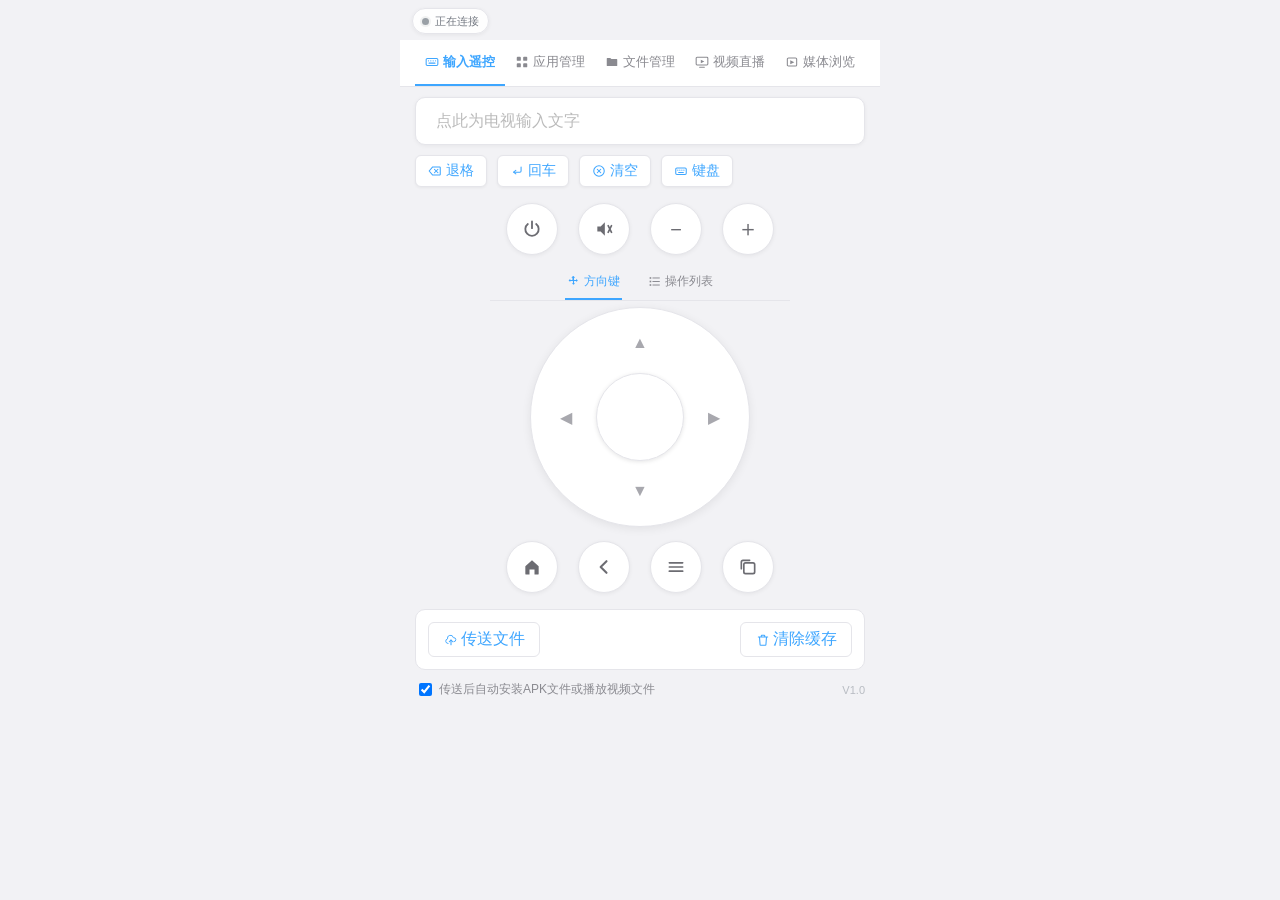
==== IMEService/src/main/res/raw/index.html @ 0f32a3e0 "fix(web): decouple paused remote keys from player" ====
<!DOCTYPE html>
<html lang="zh-cmn-Hans">
<head>
	<meta charset="utf-8">
	<meta name="viewport" content="width=device-width,initial-scale=1,maximum-scale=1,user-scalable=no,viewport-fit=cover">
	<title>TapTV</title>
	<meta name="layoutmode" content="standard">
	<meta name="theme-color" content="#3ea6ff">
	<meta name="mobile-web-app-capable" content="yes">
	<meta name="apple-mobile-web-app-capable" content="yes">
	<meta name="apple-mobile-web-app-status-bar-style" content="default">
	<link rel="manifest" href="/manifest.json">
	<link rel="icon" href="/icon.png">
	<link rel="apple-touch-icon" href="/icon.png">
	<link rel="stylesheet" type="text/css" href="style.css">
</head>
<body>
	<div class="container">
		<div class="tv-connection-status is-connecting" id="tvConnectionStatus" role="status" aria-live="polite" title="正在连接电视">
			<span class="tv-connection-dot" aria-hidden="true"></span>
			<span id="tvConnectionStatusText">正在连接</span>
		</div>
		<button type="button" class="pwa-install-button" id="pwaInstallButton" aria-label="添加 TapTV 到主屏幕" title="添加到主屏幕" hidden>
			<svg viewBox="0 0 24 24" width="17" height="17" aria-hidden="true"><path d="M12 3v11m0 0-4-4m4 4 4-4" fill="none" stroke="currentColor" stroke-width="2" stroke-linecap="round" stroke-linejoin="round"/><path d="M5 15v4h14v-4" fill="none" stroke="currentColor" stroke-width="2" stroke-linecap="round" stroke-linejoin="round"/></svg>
		</button>
		<div class="pwa-install-hint" id="pwaInstallHint" role="status" aria-live="polite" hidden></div>
	    <div class="tabs-row">
		<div class="tabs">
		  <div class="tab cur" data-rel="controls">
			  <svg viewBox="0 0 24 24" width="14" height="14"><rect x="2" y="6" width="20" height="12" rx="2" stroke="currentColor" stroke-width="1.8" fill="none"/><line x1="6" y1="10" x2="6" y2="10.01" stroke="currentColor" stroke-width="2" stroke-linecap="round"/><line x1="10" y1="10" x2="10" y2="10.01" stroke="currentColor" stroke-width="2" stroke-linecap="round"/><line x1="14" y1="10" x2="14" y2="10.01" stroke="currentColor" stroke-width="2" stroke-linecap="round"/><line x1="18" y1="10" x2="18" y2="10.01" stroke="currentColor" stroke-width="2" stroke-linecap="round"/><line x1="7" y1="14" x2="17" y2="14" stroke="currentColor" stroke-width="2" stroke-linecap="round"/></svg>
			  输入遥控
		  </div>
		  <div class="tab" data-rel="app">
			  <svg viewBox="0 0 24 24" width="14" height="14"><rect x="3" y="3" width="7" height="7" rx="1.5" fill="currentColor"/><rect x="14" y="3" width="7" height="7" rx="1.5" fill="currentColor"/><rect x="3" y="14" width="7" height="7" rx="1.5" fill="currentColor"/><rect x="14" y="14" width="7" height="7" rx="1.5" fill="currentColor"/></svg>
			  应用管理
		  </div>
		  <div class="tab" data-rel="file">
			  <svg viewBox="0 0 24 24" width="14" height="14"><path d="M3 6a1 1 0 0 1 1-1h5l2 2h9a1 1 0 0 1 1 1v10a1 1 0 0 1-1 1H4a1 1 0 0 1-1-1V6z" fill="currentColor"/></svg>
			  文件管理
		  </div>
		  <div class="tab" data-rel="video">
			  <svg viewBox="0 0 24 24" width="14" height="14"><rect x="2" y="4" width="20" height="13" rx="1.5" stroke="currentColor" stroke-width="1.8" fill="none"/><path d="M10 8l6 3-6 3V8z" fill="currentColor"/><line x1="8" y1="21" x2="16" y2="21" stroke="currentColor" stroke-width="1.8" stroke-linecap="round"/></svg>
			  视频直播
		  </div>
		  <div class="tab" data-rel="media">
			  <svg viewBox="0 0 24 24" width="14" height="14"><rect x="4" y="5" width="16" height="14" rx="2" stroke="currentColor" stroke-width="1.8" fill="none"/><path d="M9 9l7 3.5L9 16V9z" fill="currentColor"/></svg>
			  媒体浏览
		  </div>
		</div>
		</div>
		<div class="main-wrapper" data-tab="controls">
			<button type="button" class="media-remote-return" id="btnMediaReturnFromRemote" aria-label="返回媒体浏览">
				<svg viewBox="0 0 24 24" width="18" height="18" aria-hidden="true"><path d="m14 6-6 6 6 6" fill="none" stroke="currentColor" stroke-width="2" stroke-linecap="round" stroke-linejoin="round"/></svg>
				<span>返回媒体浏览</span>
			</button>
			<div class="inputarea-wrapper">
				<textarea id="inputarea" rows="1" placeholder="点此为电视输入文字"></textarea>
			</div>
		</div>
		<div class="btn-line" data-tab="controls">
		    <div class="btn" id="btnDel" data-key='67'><svg viewBox="0 0 24 24" width="14" height="14"><path d="M8 5h12a1 1 0 0 1 1 1v12a1 1 0 0 1-1 1H8l-6-7 6-7z" stroke="currentColor" stroke-width="1.8" fill="none" stroke-linejoin="round"/><line x1="11" y1="9" x2="17" y2="15" stroke="currentColor" stroke-width="1.8" stroke-linecap="round"/><line x1="17" y1="9" x2="11" y2="15" stroke="currentColor" stroke-width="1.8" stroke-linecap="round"/></svg>退格</div>
		    <div class="btn" id="btnEnter"><svg viewBox="0 0 24 24" width="14" height="14"><path d="M19 5v7a2 2 0 0 1-2 2H7" stroke="currentColor" stroke-width="1.8" fill="none" stroke-linecap="round" stroke-linejoin="round"/><path d="M10 11l-4 3 4 3" stroke="currentColor" stroke-width="1.8" fill="none" stroke-linecap="round" stroke-linejoin="round"/></svg>回车</div>
		    <div class="btn" id="btnCls" data-key='cls'><svg viewBox="0 0 24 24" width="14" height="14"><circle cx="12" cy="12" r="9" stroke="currentColor" stroke-width="1.8" fill="none"/><line x1="9" y1="9" x2="15" y2="15" stroke="currentColor" stroke-width="1.8" stroke-linecap="round"/><line x1="15" y1="9" x2="9" y2="15" stroke="currentColor" stroke-width="1.8" stroke-linecap="round"/></svg>清空</div>
		    <div class="btn" id="btnToggleKeyboard" title="显示/隐藏电视端软键盘（默认隐藏，用控制端打字不需要它）"><svg viewBox="0 0 24 24" width="14" height="14"><rect x="3" y="7" width="18" height="11" rx="2" stroke="currentColor" stroke-width="1.8" fill="none"/><line x1="6.5" y1="10.5" x2="6.5" y2="10.5" stroke="currentColor" stroke-width="2" stroke-linecap="round"/><line x1="10" y1="10.5" x2="10" y2="10.5" stroke="currentColor" stroke-width="2" stroke-linecap="round"/><line x1="13.5" y1="10.5" x2="13.5" y2="10.5" stroke="currentColor" stroke-width="2" stroke-linecap="round"/><line x1="17" y1="10.5" x2="17" y2="10.5" stroke="currentColor" stroke-width="2" stroke-linecap="round"/><line x1="8" y1="14.5" x2="16" y2="14.5" stroke="currentColor" stroke-width="1.8" stroke-linecap="round"/></svg>键盘</div>
		</div>
		<div class="keys" data-tab="controls">
			<div class="remote-panel">
				<div class="remote-row remote-row-secondary">
					<div class="otherbtn round-btn" id="sleep-btn" data-key='sleep' title="睡眠（需先在电视盒子「设置-无障碍」里开启TapTV服务；只能让电视休眠，不能反过来唤醒）">
						<svg viewBox="0 0 24 24" width="20" height="20"><path d="M12 3v8" stroke="currentColor" stroke-width="2.2" stroke-linecap="round"/><path d="M7 6a8 8 0 1 0 10 0" stroke="currentColor" stroke-width="2.2" fill="none" stroke-linecap="round"/></svg>
					</div>
					<div class="otherbtn round-btn" id="vol-btn" data-key='164' title="静音">
						<svg viewBox="0 0 24 24" width="20" height="20"><path d="M4 9v6h4l5 5V4L8 9H4z" fill="currentColor"/><path d="M17 8l4 8M21 8l-4 8" stroke="currentColor" stroke-width="2" stroke-linecap="round"/></svg>
					</div>
					<div class="otherbtn round-btn vol-btn-text" id="vol2-btn" data-key='25' title="音量减">－</div>
					<div class="otherbtn round-btn vol-btn-text" id="vol1-btn" data-key='24' title="音量加">＋</div>
				</div>
				<div class="mode-tabs">
					<div class="mode-tab active" data-mode="dpad">
						<svg viewBox="0 0 24 24" width="13" height="13"><path d="M12 2l3 3h-2v4h4V7l3 3-3 3v-2h-4v4h2l-3 3-3-3h2v-4H6v2l-3-3 3-3v2h4V5H8l3-3z" fill="currentColor"/></svg>
						方向键
					</div>
					<div class="mode-tab" data-mode="elements">
						<svg viewBox="0 0 24 24" width="13" height="13"><rect x="3" y="4" width="3" height="3" fill="currentColor"/><rect x="3" y="10.5" width="3" height="3" fill="currentColor"/><rect x="3" y="17" width="3" height="3" fill="currentColor"/><line x1="9" y1="5.5" x2="21" y2="5.5" stroke="currentColor" stroke-width="1.8" stroke-linecap="round"/><line x1="9" y1="12" x2="21" y2="12" stroke="currentColor" stroke-width="1.8" stroke-linecap="round"/><line x1="9" y1="18.5" x2="21" y2="18.5" stroke="currentColor" stroke-width="1.8" stroke-linecap="round"/></svg>
						操作列表
					</div>
				</div>
				<div class="nav-mode" data-mode="dpad">
					<div id="direction-btns" class="direction-btns">
						<div class="direction left-btn" id="left-btn" data-key='21'>◀</div>
						<div class="direction top-btn" id="top-btn" data-key='19'>▲</div>
						<div class="direction right-btn" id="right-btn" data-key='22'>▶</div>
						<div class="direction bottom-btn" id="bottom-btn" data-key='20'>▼</div>
						<div class="direction center-btn" id="center-btn" data-key='23'></div>
					</div>
				</div>
			</div>
			<div class="nav-mode hide" data-mode="elements">
				<div class="elements-toolbar">
					<span class="elements-status" id="elementsStatus">检测中…</span>
				</div>
				<div class="elements-list" id="elementsList"></div>
			</div>
			<div class="remote-panel">
				<div class="remote-row remote-row-nav">
					<div class="otherbtn round-btn" id="home-btn" data-key='3' title="主页">
						<svg viewBox="0 0 24 24" width="20" height="20"><path d="M4 11l8-7 8 7v9a1 1 0 0 1-1 1h-4v-6h-6v6H5a1 1 0 0 1-1-1v-9z" fill="currentColor"/></svg>
					</div>
					<div class="otherbtn round-btn" id="back-btn" data-key='4' title="返回">
						<svg viewBox="0 0 24 24" width="20" height="20"><path d="M15 5l-7 7 7 7" stroke="currentColor" stroke-width="2.5" fill="none" stroke-linecap="round" stroke-linejoin="round"/></svg>
					</div>
					<div class="otherbtn round-btn" id="menu-btn" data-key='82' title="菜单">
						<svg viewBox="0 0 24 24" width="20" height="20"><line x1="4" y1="7" x2="20" y2="7" stroke="currentColor" stroke-width="2" stroke-linecap="round"/><line x1="4" y1="12" x2="20" y2="12" stroke="currentColor" stroke-width="2" stroke-linecap="round"/><line x1="4" y1="17" x2="20" y2="17" stroke="currentColor" stroke-width="2" stroke-linecap="round"/></svg>
					</div>
					<div class="otherbtn round-btn" id="recents-btn" data-key='187' title="多任务">
						<svg viewBox="0 0 24 24" width="20" height="20"><rect x="7" y="7" width="13" height="13" rx="2" stroke="currentColor" stroke-width="2" fill="none"/><path d="M4 14V6a2 2 0 0 1 2-2h8" stroke="currentColor" stroke-width="2" fill="none" stroke-linecap="round"/></svg>
					</div>
				</div>
			</div>
		</div>
		<div class="app-panel hide" data-tab="app">
			<div class="app-un">
		    <a class="showSettings" id="showSettings"><svg viewBox="0 0 24 24" width="12" height="12"><circle cx="12" cy="12" r="3.2" fill="none" stroke="currentColor" stroke-width="1.8"/><circle cx="12" cy="12" r="7.5" fill="none" stroke="currentColor" stroke-width="1.8" stroke-dasharray="2.4 2.6"/></svg>系统设置</a>
			<label class="blue"><input type="checkbox" id="cbListSystem">显示系统应用</label>
			<label style="color:#e5484d;"><input type="checkbox" id="cbUninstall">卸载应用</label></div>
			<div class="app-list"></div>
		</div>
		<div class="app-upload" data-tab="controls">
		    <input type="file" id="upfile" value=".." />
		    <div class="upload-btn" id="btnUpload"><svg viewBox="0 0 24 24" width="14" height="14"><path d="M7 18a4 4 0 0 1-1-7.87A5 5 0 0 1 16 8h.5a3.5 3.5 0 0 1 .5 7" stroke="currentColor" stroke-width="1.6" fill="none" stroke-linecap="round" stroke-linejoin="round"/><line x1="12" y1="12" x2="12" y2="20" stroke="currentColor" stroke-width="1.8" stroke-linecap="round"/><path d="M9 15l3-3 3 3" stroke="currentColor" stroke-width="1.8" fill="none" stroke-linecap="round" stroke-linejoin="round"/></svg>传送文件</div>
			<div class="upload-process">
			    <div class="processbar" id="processbar1"></div>
			</div>
		    <div class="upload-btn" id="btnClear"><svg viewBox="0 0 24 24" width="14" height="14"><path d="M4 7h16" stroke="currentColor" stroke-width="1.8" stroke-linecap="round"/><path d="M9 7V5a1 1 0 0 1 1-1h4a1 1 0 0 1 1 1v2" stroke="currentColor" stroke-width="1.8" fill="none"/><path d="M6 7l1 13a1 1 0 0 0 1 1h8a1 1 0 0 0 1-1l1-13" stroke="currentColor" stroke-width="1.8" fill="none" stroke-linejoin="round"/></svg>清除缓存</div>
		</div>
		<div class="upload-settings" data-tab="controls">
		   <label style="margin-right:10px;"><input type="checkbox" checked="checked" id="cbAutoInstall">传送后自动安装APK文件或播放视频文件</label>
		   <div class="version-watermark"><span id="deviceNameWatermark"></span>V<span id="curVer">1.0</span></div>
	    </div>
		<div class="play-line hide" data-tab="video">
		   <div class="card">
			   <div class="card-title">网络视频</div>
			   <div style="display:flex;align-items:center;justify-content:space-between;font-size:12px;color:#8c8c8c;margin-bottom:8px;">
				   <span>支持http/ftp/thunder/ed2k/rtmp/mms</span>
				   <a href="javascript:$('#playUrl').val('');" style="color:#8c8c8c;display:inline-flex;align-items:center;gap:2px;-webkit-user-select:none;user-select:none;-webkit-touch-callout:none;"><svg viewBox="0 0 24 24" width="11" height="11"><line x1="6" y1="6" x2="18" y2="18" stroke="currentColor" stroke-width="2" stroke-linecap="round"/><line x1="18" y1="6" x2="6" y2="18" stroke="currentColor" stroke-width="2" stroke-linecap="round"/></svg>清空地址</a>
			   </div>
			   <div style="display:flex;gap:8px;">
				   <input type="text" id="playUrl" placeholder="网络视频地址" value="" style="flex:1;" />
				   <div class="btn" id="btnPlay" style="margin-right:0;"><svg viewBox="0 0 24 24" width="14" height="14"><path d="M7 5l12 7-12 7V5z" fill="currentColor"/></svg>远程播放</div>
			   </div>
		   </div>
		   <div class="card">
			   <div class="card-title">播放设置</div>
			   <div style="display:flex;flex-wrap:wrap;align-items:center;gap:12px;font-size:12px;color:#555;">
				   <label>每次快进<input type="text" id="speedInterval" maxlength="3" value="5" style="width:30px;height:22px;margin:0 4px;" />秒</label>
				   <label><input type="checkbox" id="playUseSystem">调用系统播放器</label>
				   <div class="btn1 app-btn1" id="stopPlay"><svg viewBox="0 0 24 24" width="12" height="12"><rect x="5" y="5" width="14" height="14" rx="1.5" fill="currentColor"/></svg>停止边下边播任务</div>
			   </div>
		   </div>
		   <div class="card">
			   <div class="card-title">种子视频</div>
			   <div style="position: relative;">
				   <input type="file" id="upfile3" value="..">
				   <div style="display:flex;flex-wrap:wrap;align-items:center;gap:8px;">
					   <input type="button" value="上传种子" class="btn" id="btnUploadTorrent" style="margin-right:0;">
					   <div class="btn" id="btnPlayTorrent" style="margin-right:0;"><svg viewBox="0 0 24 24" width="14" height="14"><path d="M7 5l12 7-12 7V5z" fill="currentColor"/></svg>开始播放</div>
					   <select style="height:30px;flex:1;min-width:115px;" id="torrentItems">
					   </select>
				   </div>
			   </div>
		   </div>
		   <div class="card">
			   <div class="tv-panel-title" style="margin-top:0;border-top:none;height:auto;padding-right:0;">
				  <div style="flex:1;margin-bottom:0;" class="card-title">电视节目</div>
				  <div style="font-size:12px;">需要更改直播源请<a style="color:red;display:inline-flex;align-items:center;gap:2px;-webkit-user-select:none;user-select:none;-webkit-touch-callout:none;" id="btnShowTVEdit"><svg viewBox="0 0 24 24" width="11" height="11"><path d="M4 20l1-4 11-11 3 3-11 11-4 1z" stroke="currentColor" stroke-width="1.6" fill="none" stroke-linejoin="round"/></svg>点击这里</a></div>
			   </div>
			   <div class="tv-items"></div>
		   </div>
		   <div class="tv-edit hide card">
		      <textarea style="width:98%;height:500px" id="tvData"></textarea><br />
              <div class="btn" id="btnTVEdit"><svg viewBox="0 0 24 24" width="14" height="14"><path d="M5 13l4 4 10-10" stroke="currentColor" stroke-width="2.2" fill="none" stroke-linecap="round" stroke-linejoin="round"/></svg>修改</div>
			  <div class="btn" id="btnTVCancel"><svg viewBox="0 0 24 24" width="14" height="14"><line x1="6" y1="6" x2="18" y2="18" stroke="currentColor" stroke-width="2" stroke-linecap="round"/><line x1="18" y1="6" x2="6" y2="18" stroke="currentColor" stroke-width="2" stroke-linecap="round"/></svg>取消</div>
		  </div>
	    </div>
		<div class="media-panel hide" data-tab="media">
			<div class="media-toolbar" id="mediaToolbar">
				<button type="button" class="media-library-switcher" id="btnMediaLibraryMenu" aria-expanded="false" aria-controls="mediaLibraryNav" aria-label="切换媒体栏目">
					<span id="mediaLibraryCurrentLabel">浏览</span>
					<svg viewBox="0 0 24 24" width="16" height="16" aria-hidden="true"><path d="m7 9 5 5 5-5" fill="none" stroke="currentColor" stroke-width="2" stroke-linecap="round" stroke-linejoin="round"/></svg>
				</button>
				<div class="media-library-nav" id="mediaLibraryNav">
					<button type="button" class="media-library-tab active" data-section="browse">浏览</button>
					<button type="button" class="media-library-tab" data-section="history">历史</button>
					<button type="button" class="media-library-tab" data-section="favorites">收藏</button>
					<button type="button" class="media-library-tab" data-section="web">网页视频</button>
				</div>
				<div class="media-search-control" id="mediaSearchControl">
					<input type="text" id="mediaSearchInput" placeholder="搜索电影、电视剧" />
					<button type="button" class="media-icon-btn" id="btnMediaSearch" aria-label="搜索" title="搜索"><svg viewBox="0 0 24 24" width="18" height="18"><circle cx="11" cy="11" r="6" stroke="currentColor" stroke-width="1.8" fill="none"/><line x1="16" y1="16" x2="21" y2="21" stroke="currentColor" stroke-width="1.8" stroke-linecap="round"/></svg></button>
				</div>
				<div class="media-toolbar-actions">
					<button type="button" class="media-icon-btn" id="btnMediaViewMode" aria-label="切换为列表" title="切换为列表"><svg class="media-view-grid-icon" viewBox="0 0 24 24" width="18" height="18" aria-hidden="true"><rect x="3" y="3" width="7" height="7" rx="1" fill="none" stroke="currentColor" stroke-width="1.8"/><rect x="14" y="3" width="7" height="7" rx="1" fill="none" stroke="currentColor" stroke-width="1.8"/><rect x="3" y="14" width="7" height="7" rx="1" fill="none" stroke="currentColor" stroke-width="1.8"/><rect x="14" y="14" width="7" height="7" rx="1" fill="none" stroke="currentColor" stroke-width="1.8"/></svg><svg class="media-view-list-icon hide" viewBox="0 0 24 24" width="18" height="18" aria-hidden="true"><path d="M8 6h13M8 12h13M8 18h13" stroke="currentColor" stroke-width="1.9" stroke-linecap="round"/><circle cx="4" cy="6" r="1.2" fill="currentColor"/><circle cx="4" cy="12" r="1.2" fill="currentColor"/><circle cx="4" cy="18" r="1.2" fill="currentColor"/></svg></button>
					<button type="button" class="media-icon-btn" id="btnMediaSettings" aria-label="媒体配置" title="媒体配置"><svg viewBox="0 0 24 24" width="18" height="18" aria-hidden="true"><circle cx="12" cy="12" r="3" fill="none" stroke="currentColor" stroke-width="2"/><path d="M19.4 15a1.7 1.7 0 0 0 .34 1.88l.06.06-2.83 2.83-.06-.06A1.7 1.7 0 0 0 15 19.4a1.7 1.7 0 0 0-1 .6 1.7 1.7 0 0 0-.4 1.1V21h-4v-.1A1.7 1.7 0 0 0 8.5 19.4a1.7 1.7 0 0 0-1.88.34l-.06.06-2.83-2.83.06-.06A1.7 1.7 0 0 0 4.6 15a1.7 1.7 0 0 0-.6-1 1.7 1.7 0 0 0-1.1-.4H3v-4h.1A1.7 1.7 0 0 0 4.6 8.5a1.7 1.7 0 0 0-.34-1.88l-.06-.06 2.83-2.83.06.06A1.7 1.7 0 0 0 9 4.6a1.7 1.7 0 0 0 1-.6 1.7 1.7 0 0 0 .4-1.1V3h4v.1A1.7 1.7 0 0 0 15.5 4.6a1.7 1.7 0 0 0 1.88-.34l.06-.06 2.83 2.83-.06.06A1.7 1.7 0 0 0 19.4 9c.15.38.37.72.66 1 .3.28.7.43 1.1.4h.1v4h-.1a1.7 1.7 0 0 0-1.76.6Z" fill="none" stroke="currentColor" stroke-width="1.6" stroke-linecap="round" stroke-linejoin="round"/></svg></button>
				</div>
			</div>
			<div class="media-status media-browse-status" id="mediaStatus" aria-live="polite">未加载配置</div>
			<div class="media-playback-controls hide" id="mediaPlaybackControls">
				<div class="media-playback-compact">
					<button type="button" class="media-playback-compact-main" id="btnMediaPlaybackToggle" aria-expanded="false" aria-label="展开播放控制">
						<span class="media-playback-fab-icon" aria-hidden="true">
							<svg class="media-mini-play-icon" viewBox="0 0 24 24" width="22" height="22"><path d="m8 5 11 7-11 7V5Z" fill="currentColor"/></svg>
							<svg class="media-mini-pause-icon hide" viewBox="0 0 24 24" width="22" height="22"><rect x="7" y="5" width="3.5" height="14" rx="1" fill="currentColor"/><rect x="13.5" y="5" width="3.5" height="14" rx="1" fill="currentColor"/></svg>
						</span>
						<span class="media-playback-compact-copy">
							<span class="media-playback-compact-label" id="mediaPlaybackCompactLabel">电视播放</span>
							<span class="media-playback-compact-title" id="mediaPlaybackCompactTitle"></span>
							<span class="media-playback-compact-episode" id="mediaPlaybackCompactEpisode"></span>
						</span>
						<svg class="media-playback-chevron" viewBox="0 0 24 24" width="18" height="18" aria-hidden="true"><path d="m7 14 5-5 5 5" fill="none" stroke="currentColor" stroke-width="2" stroke-linecap="round" stroke-linejoin="round"/></svg>
					</button>
					<button type="button" class="media-playback-compact-action" id="btnMediaCompactPrimary" aria-label="播放">
						<span id="mediaPlaybackCompactIcon" aria-hidden="true">
							<svg viewBox="0 0 24 24" width="18" height="18"><path id="mediaPlaybackCompactActionPath" d="m8 5 11 7-11 7V5Z" fill="currentColor"/></svg>
						</span>
					</button>
					<button type="button" class="media-playback-dismiss" id="btnMediaPlaybackDismiss" aria-label="隐藏播放控制" title="隐藏播放控制">
						<svg viewBox="0 0 24 24" width="16" height="16" aria-hidden="true"><path d="m7 7 10 10M17 7 7 17" fill="none" stroke="currentColor" stroke-width="2" stroke-linecap="round"/></svg>
					</button>
					<div class="media-playback-compact-progress" aria-hidden="true"><span id="mediaPlaybackCompactProgress"></span></div>
				</div>
				<div class="media-playback-expanded">
					<div class="media-playback-progress">
						<span id="mediaPlaybackCurrent">00:00</span>
						<input type="range" id="mediaPlaybackSeek" min="0" max="0" step="1000" value="0" aria-label="播放进度" />
						<span id="mediaPlaybackDuration">00:00</span>
					</div>
					<div class="media-playback-command-row">
						<div class="media-playback-actions">
							<button type="button" class="media-control-btn media-control-icon" id="btnMediaPrevEpisode" aria-label="上一集" title="上一集"><svg viewBox="0 0 24 24" width="18" height="18" aria-hidden="true"><path d="M7 6v12M18 7l-8 5 8 5V7Z" fill="currentColor"/></svg><span class="media-control-label">上一集</span></button>
							<button type="button" class="media-control-btn media-control-icon media-control-primary" id="btnMediaPlayPause" aria-label="暂停" title="暂停"><svg viewBox="0 0 24 24" width="18" height="18" aria-hidden="true"><path id="mediaPlaybackActionPath" d="M7 5h3.5v14H7zM13.5 5H17v14h-3.5z" fill="currentColor"/></svg><span class="media-control-label">暂停</span></button>
							<button type="button" class="media-control-btn media-control-icon" id="btnMediaNextEpisode" aria-label="下一集" title="下一集"><svg viewBox="0 0 24 24" width="18" height="18" aria-hidden="true"><path d="M17 6v12M6 7l8 5-8 5V7Z" fill="currentColor"/></svg><span class="media-control-label">下一集</span></button>
							<button type="button" class="media-control-btn media-control-primary hide" id="btnMediaResume">继续播放</button>
						</div>
						<label class="media-speed-control" for="mediaPlaybackSpeed"><span>倍速</span>
							<select id="mediaPlaybackSpeed" aria-label="播放倍速">
								<option value="0.5">0.5x</option>
								<option value="1" selected>1x</option>
								<option value="1.25">1.25x</option>
								<option value="1.5">1.5x</option>
								<option value="2">2x</option>
								<option value="2.5">2.5x</option>
								<option value="3">3x</option>
							</select>
						</label>
					</div>
					<div class="media-playback-device-controls">
						<div class="media-volume-control">
							<button type="button" class="media-control-btn media-control-icon" id="btnMediaMute" aria-label="静音" title="静音">
								<svg viewBox="0 0 24 24" width="18" height="18" aria-hidden="true"><path id="mediaPlaybackVolumePath" d="M4 9v6h4l5 4V5L8 9H4Zm12.5-.5a5 5 0 0 1 0 7M18.8 6.2a8 8 0 0 1 0 11.6" fill="none" stroke="currentColor" stroke-width="1.8" stroke-linecap="round" stroke-linejoin="round"/></svg>
							</button>
							<input type="range" id="mediaPlaybackVolume" min="0" max="100" step="1" value="50" aria-label="电视音量" />
							<span id="mediaPlaybackVolumeValue">50%</span>
						</div>
						<div class="media-track-controls">
							<label class="media-track-control" for="mediaPlaybackAudio" title="音轨">
								<svg viewBox="0 0 24 24" width="17" height="17" aria-hidden="true"><path d="M4 14v-2a8 8 0 0 1 16 0v2M4 14h3v6H5a1 1 0 0 1-1-1v-5Zm16 0h-3v6h2a1 1 0 0 0 1-1v-5Z" fill="none" stroke="currentColor" stroke-width="1.8" stroke-linecap="round" stroke-linejoin="round"/></svg>
								<select id="mediaPlaybackAudio" aria-label="选择音轨"></select>
							</label>
							<label class="media-track-control" for="mediaPlaybackSubtitle" title="字幕">
								<svg viewBox="0 0 24 24" width="17" height="17" aria-hidden="true"><rect x="3" y="5" width="18" height="14" rx="2" fill="none" stroke="currentColor" stroke-width="1.8"/><path d="M6.5 11h4M6.5 14.5h5.5M13.5 11h4M14.5 14.5h3" fill="none" stroke="currentColor" stroke-width="1.7" stroke-linecap="round"/></svg>
								<select id="mediaPlaybackSubtitle" aria-label="选择字幕"><option value="-1">关闭字幕</option></select>
							</label>
						</div>
						<button type="button" class="media-control-btn media-control-icon media-remote-control" id="btnMediaOpenRemote" aria-label="打开电视遥控器" title="电视遥控器">
							<svg viewBox="0 0 24 24" width="17" height="17" aria-hidden="true"><path d="M12 3v5m0 8v5M3 12h5m8 0h5" fill="none" stroke="currentColor" stroke-width="1.8" stroke-linecap="round"/><path d="m9.5 5 2.5-2 2.5 2M9.5 19l2.5 2 2.5-2M5 9.5 3 12l2 2.5M19 9.5l2 2.5-2 2.5" fill="none" stroke="currentColor" stroke-width="1.8" stroke-linecap="round" stroke-linejoin="round"/><circle cx="12" cy="12" r="2.2" fill="currentColor"/></svg>
						</button>
						<button type="button" class="media-control-btn media-control-icon media-stop-control" id="btnMediaStop" aria-label="停止电视播放" title="停止播放">
							<svg viewBox="0 0 24 24" width="17" height="17" aria-hidden="true"><rect x="6" y="6" width="12" height="12" rx="1.5" fill="currentColor"/></svg>
						</button>
					</div>
					<details class="media-playback-routing hide" id="mediaPlaybackRouting">
						<summary>
							<span class="media-routing-summary">
								<svg viewBox="0 0 24 24" width="16" height="16" aria-hidden="true"><path d="M5 7h8a4 4 0 0 1 4 4v6M5 17h5M5 7l3-3M5 7l3 3M17 17l-3-3M17 17l-3 3" fill="none" stroke="currentColor" stroke-width="1.8" stroke-linecap="round" stroke-linejoin="round"/></svg>
								<span id="mediaPlaybackRoutingLabel">自动选择最佳线路</span>
							</span>
							<span class="media-routing-advanced">高级</span>
							<svg class="media-routing-chevron" viewBox="0 0 24 24" width="15" height="15" aria-hidden="true"><path d="m8 10 4 4 4-4" fill="none" stroke="currentColor" stroke-width="1.8" stroke-linecap="round" stroke-linejoin="round"/></svg>
						</summary>
						<div class="media-playback-switchers" id="mediaPlaybackSwitchers">
							<label><span>来源</span><select id="mediaPlaybackSource" aria-label="切换播放来源"></select></label>
							<label><span>线路</span><select id="mediaPlaybackRoute" aria-label="切换播放线路"></select></label>
						</div>
					</details>
					<div class="media-playback-queue hide" id="mediaPlaybackQueue">
						<span class="media-queue-label">选集</span>
						<div class="media-queue-items" id="mediaQueueItems"></div>
					</div>
					<details class="media-playback-tools">
						<summary aria-label="展开片头片尾设置">
							<span class="media-playback-tools-icon" aria-hidden="true"><svg viewBox="0 0 24 24" width="16" height="16"><circle cx="6" cy="7" r="2.4" fill="none" stroke="currentColor" stroke-width="1.7"/><circle cx="6" cy="17" r="2.4" fill="none" stroke="currentColor" stroke-width="1.7"/><path d="m8 8.5 10 7M8 15.5l10-7" fill="none" stroke="currentColor" stroke-width="1.7" stroke-linecap="round"/></svg></span>
							<span>片头片尾</span>
							<span class="media-skip-summary" id="mediaSkipSummary"></span>
							<svg class="media-playback-tools-chevron" viewBox="0 0 24 24" width="16" height="16" aria-hidden="true"><path d="m8 10 4 4 4-4" fill="none" stroke="currentColor" stroke-width="1.8" stroke-linecap="round" stroke-linejoin="round"/></svg>
						</summary>
						<div class="media-skip-actions">
							<div class="media-skip-group">
								<button type="button" class="media-skip-adjust" data-marker="opening" data-delta="-1000" aria-label="片头减少 1 秒">−</button>
								<button type="button" class="media-skip-btn" id="btnMediaMarkOpening">设片头</button>
								<button type="button" class="media-skip-adjust" data-marker="opening" data-delta="1000" aria-label="片头增加 1 秒">+</button>
							</div>
							<div class="media-skip-group">
								<button type="button" class="media-skip-adjust" data-marker="ending" data-delta="-1000" aria-label="片尾减少 1 秒">−</button>
								<button type="button" class="media-skip-btn" id="btnMediaMarkEnding">设片尾</button>
								<button type="button" class="media-skip-adjust" data-marker="ending" data-delta="1000" aria-label="片尾增加 1 秒">+</button>
							</div>
							<button type="button" class="media-skip-btn" id="btnMediaClearMarkers">清除跳过</button>
						</div>
					</details>
				</div>
			</div>
			<div class="media-filter-row hide" id="mediaFilters">
				<select id="mediaFilterType" aria-label="内容类型"><option value="">全部类型</option></select>
				<select id="mediaFilterYear" aria-label="年份"><option value="">全部年份</option></select>
			</div>
			<div class="media-settings-view hide" id="mediaSettingsView">
				<div class="media-subview-head">
					<button type="button" class="media-back-btn" id="btnMediaSettingsBack" aria-label="返回浏览" title="返回浏览"><svg viewBox="0 0 24 24" width="18" height="18" aria-hidden="true"><path d="m15 5-7 7 7 7" fill="none" stroke="currentColor" stroke-width="2" stroke-linecap="round" stroke-linejoin="round"/></svg></button>
					<div class="media-subview-title">媒体配置</div>
				</div>
				<div class="media-settings-card">
					<label for="mediaSourceSelect">当前媒体源</label>
					<div class="media-settings-source"><select id="mediaSourceSelect" aria-label="当前媒体源"></select></div>
					<label for="mediaConfigUrl">TVBox 配置 URL</label>
					<div class="media-config-row">
						<input type="text" id="mediaConfigUrl" placeholder="https://example.com/config.json" />
						<div class="btn" id="btnMediaConnect">连接</div>
					</div>
					<div class="media-status" id="mediaConfigStatus">未加载配置</div>
				</div>
			</div>
			<div class="media-web-view hide" id="mediaWebView">
				<div class="media-web-input-row">
					<div class="media-web-url-control">
						<svg viewBox="0 0 24 24" width="17" height="17" aria-hidden="true"><path d="M10.5 13.5a4 4 0 0 0 5.66 0l2-2a4 4 0 0 0-5.66-5.66l-1.15 1.15M13.5 10.5a4 4 0 0 0-5.66 0l-2 2a4 4 0 0 0 5.66 5.66l1.15-1.15" fill="none" stroke="currentColor" stroke-width="1.8" stroke-linecap="round"/></svg>
						<input type="url" id="mediaWebUrl" inputmode="url" autocomplete="url" placeholder="粘贴包含视频的网页地址" aria-label="网页地址" />
					</div>
					<button type="button" class="media-web-sniff-btn" id="btnMediaWebSniff" aria-label="开始嗅探网页视频">
						<svg viewBox="0 0 24 24" width="17" height="17" aria-hidden="true"><circle cx="11" cy="11" r="6" fill="none" stroke="currentColor" stroke-width="1.8"/><path d="m16 16 4 4M8.5 11h5M11 8.5v5" fill="none" stroke="currentColor" stroke-width="1.8" stroke-linecap="round"/></svg>
						<span>开始嗅探</span>
					</button>
				</div>
				<div class="media-web-meta" id="mediaWebMeta" aria-live="polite">粘贴网页链接，电视会在后台打开页面并寻找可播放视频。</div>
				<div class="media-web-results" id="mediaWebResults">
					<div class="media-web-empty">
						<div class="media-web-empty-icon" aria-hidden="true"><svg viewBox="0 0 24 24" width="28" height="28"><rect x="3" y="5" width="18" height="14" rx="2" fill="none" stroke="currentColor" stroke-width="1.6"/><path d="m10 9 5 3-5 3V9Z" fill="currentColor"/></svg></div>
						<div class="media-web-empty-title">从网页发送视频到电视</div>
						<div class="media-web-empty-copy">适合普通网页中的 HLS、DASH 和直链视频。登录、DRM 或站点专用播放器可能无法直接解析。</div>
					</div>
				</div>
			</div>
			<section class="media-continue hide" id="mediaContinue" aria-label="继续观看">
				<div class="media-continue-head">
					<div class="media-section-title">继续观看</div>
					<button type="button" class="media-continue-all" id="btnMediaContinueAll">查看全部</button>
				</div>
				<div class="media-continue-row" id="mediaContinueItems"></div>
			</section>
			<div class="media-home-library hide" id="mediaHomeLibrary">
				<section class="media-home-shelf hide" id="mediaHomeFavorites" aria-label="收藏">
					<div class="media-home-shelf-head">
						<div class="media-section-title">收藏</div>
						<button type="button" class="media-home-shelf-all" data-library="favorites">查看全部</button>
					</div>
					<div class="media-home-shelf-row" id="mediaHomeFavoriteItems"></div>
				</section>
				<section class="media-home-shelf hide" id="mediaHomeRecent" aria-label="最近观看">
					<div class="media-home-shelf-head">
						<div class="media-section-title">最近观看</div>
						<button type="button" class="media-home-shelf-all" data-library="history">查看全部</button>
					</div>
					<div class="media-home-shelf-row" id="mediaHomeRecentItems"></div>
				</section>
			</div>
			<div class="media-categories" id="mediaCategories"></div>
			<div class="media-detail hide" id="mediaDetail"></div>
			<div class="media-grid" id="mediaGrid"></div>
			<div class="media-pagination hide" id="mediaPagination">
				<button type="button" class="media-load-more" id="btnMediaLoadMore">加载更多</button>
			</div>
		</div>
		<div class="file-panel hide" data-tab="file">
		   <div class="file-un">
			   <div class="file-upload">
					<input type="file" id="upfile2" value=".." />
					<div class="btn" id="btnUpload2"><svg viewBox="0 0 24 24" width="14" height="14"><path d="M7 18a4 4 0 0 1-1-7.87A5 5 0 0 1 16 8h.5a3.5 3.5 0 0 1 .5 7" stroke="currentColor" stroke-width="1.6" fill="none" stroke-linecap="round" stroke-linejoin="round"/><line x1="12" y1="12" x2="12" y2="20" stroke="currentColor" stroke-width="1.8" stroke-linecap="round"/><path d="M9 15l3-3 3 3" stroke="currentColor" stroke-width="1.8" fill="none" stroke-linecap="round" stroke-linejoin="round"/></svg>上传文件</div>
					<div class="upload-process" style="height:30px">
						<div class="processbar" id="processbar2"></div>
					</div>
			   </div>
			   <label><input type="checkbox" id="cbFileSelect">选择</label>
		   </div>
		   <div class="file-oper hide">
		       <div class="file-oper-items">
			   </div>
			   <div style="text-align:right">
					<div class="btn" id="btnCopy" onclick="postFileAction('copy');"><svg viewBox="0 0 24 24" width="14" height="14"><rect x="8" y="8" width="12" height="12" rx="1.5" stroke="currentColor" stroke-width="1.8" fill="none"/><path d="M5 15V5a1 1 0 0 1 1-1h10" stroke="currentColor" stroke-width="1.8" fill="none" stroke-linecap="round"/></svg>复制</div>
					<div class="btn" id="btnCut" onclick="postFileAction('cut');"><svg viewBox="0 0 24 24" width="14" height="14"><circle cx="6" cy="6" r="2.2" stroke="currentColor" stroke-width="1.6" fill="none"/><circle cx="6" cy="18" r="2.2" stroke="currentColor" stroke-width="1.6" fill="none"/><line x1="7.8" y1="7.5" x2="20" y2="18" stroke="currentColor" stroke-width="1.6" stroke-linecap="round"/><line x1="7.8" y1="16.5" x2="20" y2="6" stroke="currentColor" stroke-width="1.6" stroke-linecap="round"/></svg>剪切</div>
					<div class="btn" id="btnDelete" onclick="postFileAction('delete');" style="color:red"><svg viewBox="0 0 24 24" width="14" height="14"><path d="M4 7h16" stroke="currentColor" stroke-width="1.8" stroke-linecap="round"/><path d="M9 7V5a1 1 0 0 1 1-1h4a1 1 0 0 1 1 1v2" stroke="currentColor" stroke-width="1.8" fill="none"/><path d="M6 7l1 13a1 1 0 0 0 1 1h8a1 1 0 0 0 1-1l1-13" stroke="currentColor" stroke-width="1.8" fill="none" stroke-linejoin="round"/></svg>删除</div>
			   </div>
		   </div>
		   <div class="file-disk">
			   <div style="text-align:right;font-size:12px;padding-right:5px;padding-bottom:5px;" id="diskSpace"></div>
			   <div id="curPath"></div>
			   <div class="file-list"></div>
		   </div>
	    </div>
	</div>
	<script src="/jquery_min.js"></script>
	<script src="/ime_core.js"></script>
	<script>
	if("serviceWorker" in navigator){
		window.addEventListener("load", function(){
			navigator.serviceWorker.register("/sw.js").catch(function(e){
				console.log("service worker注册失败", e);
			});
		});
	}
	</script>
</body>
</html>
---- IMEService/src/main/res/raw/style.css ----
/* ===== 设计变量：统一整站的颜色/圆角/间距，避免各个Tab各用各的风格 =====
   主色沿用应用图标/manifest.json里已经在用的#3ea6ff，跟原生App主界面的
   accent色一致，网页控制端和手机上的设置界面看起来像同一个产品。 */
:root {
	--color-primary: #3ea6ff;
	--color-primary-dark: #2f86d1;
	--color-primary-soft: #eaf4ff;
	--color-danger: #e5484d;
	--color-danger-soft: #fdecec;
	--color-text: #2c2c2e;
	--color-text-secondary: #8a8a90;
	--color-border: #e5e5ea;
	--color-bg: #f2f2f5;
	--color-card-bg: #ffffff;
	--radius-sm: 6px;
	--radius-md: 10px;
	--radius-lg: 16px;
}

* {
	-webkit-box-sizing: border-box;
	-moz-box-sizing: border-box;
	box-sizing: border-box;
	/* 移动端WebKit/Chrome默认会在任何可点击元素上盖一层灰色/半透明的矩形
	   "点按高亮"，不认border-radius(圆形按钮点起来就变成方块)，尺寸也经常
	   比元素本身大一圈；页面自己已经用.pressed/:active这套class做了颜色
	   反馈，不需要再叠加一层系统默认的高亮效果。 */
	-webkit-tap-highlight-color: transparent;
}

/* label默认是行内排布，checkbox/文字各自的默认垂直对齐方式(baseline)
   在不同浏览器里对不上，checkbox看起来偏上或偏下、文字没有跟checkbox的
   中线对齐。统一成inline-flex+居中对齐，覆盖全站所有"checkbox+文字"或
   "文字+输入框+文字"这类label组合，不用每处单独调。 */
label {
	display: inline-flex;
	align-items: center;
	gap: 4px;
}

::-webkit-input-placeholder {
	color: #bbb;
	font-size: 16px
}

/* html/body固定成实际视口高度、自己不滚动，真正的滚动区是.container自己
   (height:100%量出来的百分比链，不是100vh)——之前.container只有
   min-height:100vh，vh在很多移动端WebView里跟"真实可见高度"不完全一致
   (地址栏/系统栏出现或收起时100vh的计算基准会变)，body本身又没有限制
   高度/溢出，导致哪怕页面内容早就没有更多可显示的东西了，也可能因为这个
   零点几个vh的误差被判定为"整页还能再滚一点"，看起来像没滚到头。 */
html {
	height: 100%;
}

body {
	margin: 0;
	padding: 0;
	height: 100%;
	overflow: hidden;
	background-color: var(--color-bg);
	color: var(--color-text);
	font-family: "Microsoft YaHei",Arial,sans-serif
}

.hide {
	display: none !important;
}

.media-panel {
	margin: 10px 18px 22px;
}

.media-toolbar {
	display: grid;
	grid-template-columns: auto minmax(180px, 1fr) auto;
	gap: 8px;
	align-items: center;
	margin-bottom: 8px;
}

.media-library-switcher {
	display: none;
}

.media-search-control,
.media-config-row {
	display: flex;
	align-items: center;
}

#mediaSourceSelect {
	flex: 1;
	min-width: 0;
	height: 34px;
	border: 0;
	padding: 0;
	background: transparent;
	color: var(--color-text);
	font-size: 13px;
	outline: none;
}

.media-search-control {
	grid-column: 2;
	height: 36px;
	border: 1px solid var(--color-border);
	border-radius: var(--radius-sm);
	background: var(--color-card-bg);
	overflow: hidden;
}

.media-icon-btn {
	width: 36px;
	height: 36px;
	padding: 0;
	border: 1px solid var(--color-border);
	border-radius: var(--radius-sm);
	background: var(--color-card-bg);
	color: var(--color-text-secondary);
	display: inline-flex;
	align-items: center;
	justify-content: center;
	cursor: pointer;
	font: inherit;
}

.media-toolbar-actions {
	grid-column: 3;
	display: flex;
	gap: 6px;
}

.media-icon-btn.active {
	border-color: var(--color-primary);
	background: var(--color-primary-soft);
	color: var(--color-primary-dark);
}

.media-search-control .media-icon-btn {
	flex: 0 0 38px;
	border: 0;
	border-left: 1px solid var(--color-border);
	border-radius: 0;
}

.media-icon-btn:active {
	background: var(--color-primary-soft);
	color: var(--color-primary-dark);
}

.media-playback-controls {
	position: fixed;
	z-index: 990;
	right: 22px;
	bottom: 22px;
	width: 52px;
	margin: 0;
	padding: 0;
	border: 1px solid var(--color-border);
	border-radius: 8px;
	background: var(--color-card-bg);
	box-shadow: 0 6px 24px rgba(0,0,0,.16);
	overflow: hidden;
	transition: width .16s ease, box-shadow .16s ease;
}

.media-playback-compact {
	display: flex;
	align-items: stretch;
	min-height: 50px;
	background: var(--color-card-bg);
}

.media-playback-controls.expanded {
	width: min(430px, calc(100vw - 44px));
	box-shadow: 0 10px 32px rgba(0,0,0,.18);
}

.media-playback-compact-main {
	display: flex;
	align-items: center;
	justify-content: center;
	width: 50px;
	min-width: 0;
	min-height: 50px;
	padding: 0;
	border: 0;
	background: transparent;
	color: var(--color-primary-dark);
	font: inherit;
	cursor: pointer;
}

.media-playback-controls.expanded .media-playback-compact-main {
	justify-content: flex-start;
	width: 100%;
	padding: 7px 10px;
	color: var(--color-text);
	text-align: left;
}

.media-playback-controls.expanded .media-playback-dismiss {
	display: flex;
	align-items: center;
	justify-content: center;
	flex: 0 0 34px;
	width: 34px;
	padding: 0;
	border: 0;
	background: transparent;
	color: var(--color-text-secondary);
	cursor: pointer;
}

.media-playback-controls.expanded .media-playback-dismiss:hover {
	background: var(--color-hover-bg);
	color: var(--color-text);
}

.media-playback-fab-icon {
	display: flex;
	align-items: center;
	justify-content: center;
	flex: 0 0 auto;
}

.media-playback-controls.expanded .media-playback-fab-icon {
	margin-right: 8px;
}

.media-playback-compact-copy {
	display: none;
	grid-template-columns: minmax(0, 1fr) auto;
	grid-template-areas:
		"title episode"
		"label label";
	align-items: center;
	column-gap: 6px;
	row-gap: 1px;
	min-width: 0;
	width: 100%;
}

.media-playback-controls.expanded .media-playback-compact-copy {
	display: grid;
}

.media-playback-compact-label {
	grid-area: label;
	font-size: 10px;
	font-weight: 600;
	color: var(--color-text-secondary);
	white-space: nowrap;
}

.media-playback-compact-title {
	grid-area: title;
	min-width: 0;
	overflow: hidden;
	text-overflow: ellipsis;
	white-space: nowrap;
	font-size: 13px;
	font-weight: 600;
}

.media-playback-compact-episode {
	grid-area: episode;
	font-size: 11px;
	color: var(--color-text-secondary);
	white-space: nowrap;
}

.media-playback-chevron {
	display: none;
	flex: 0 0 auto;
	margin-left: 7px;
	transform: rotate(180deg);
}

.media-playback-controls.expanded .media-playback-chevron {
	display: block;
}

.media-playback-compact-action,
.media-playback-dismiss,
.media-playback-compact-progress {
	display: none;
}

.media-playback-expanded {
	display: none;
	max-height: min(560px, calc(100vh - 110px));
	padding: 12px 14px 14px;
	overflow-y: auto;
	border-top: 1px solid var(--color-border);
}

.media-playback-controls.expanded .media-playback-expanded {
	display: block;
}

.media-playback-progress,
.media-speed-control,
.media-playback-actions,
.media-skip-actions {
	display: flex;
	align-items: center;
}

.media-speed-control {
	flex: 0 0 auto;
	gap: 5px;
	font-size: 11px;
	color: var(--color-text-secondary);
}

.media-speed-control > span {
	display: none;
}

.media-speed-control select {
	height: 32px;
	padding: 0 7px;
	border: 0;
	border-radius: var(--radius-sm);
	background: var(--color-bg);
	color: var(--color-text);
	font: inherit;
}

.media-playback-progress {
	display: grid;
	grid-template-columns: auto minmax(0, 1fr) auto;
	gap: 9px;
	margin: 2px 0 10px;
	font-size: 11px;
	font-variant-numeric: tabular-nums;
	color: var(--color-text-secondary);
}

.media-playback-progress input[type="range"] {
	flex: 1;
	min-width: 0;
	margin: 0;
	accent-color: var(--color-primary);
}

.media-playback-command-row {
	display: grid;
	grid-template-columns: 1fr auto 1fr;
	align-items: center;
	min-height: 44px;
}

.media-playback-actions {
	grid-column: 2;
	justify-content: center;
	gap: 10px;
	margin: 0;
}

.media-playback-command-row .media-speed-control {
	grid-column: 3;
	justify-self: end;
}

.media-playback-device-controls {
	display: grid;
	grid-template-columns: minmax(150px, 1fr) minmax(190px, auto) 34px 34px;
	align-items: center;
	gap: 8px;
	margin-top: 8px;
	padding-top: 8px;
	border-top: 1px solid var(--color-border);
}

.media-volume-control,
.media-track-controls,
.media-track-control {
	display: flex;
	align-items: center;
}

.media-volume-control {
	min-width: 0;
	gap: 6px;
}

.media-volume-control .media-control-icon,
.media-remote-control,
.media-stop-control {
	width: 32px;
	height: 32px;
	flex: 0 0 auto;
	border: 0;
	background: var(--color-bg);
}

.media-volume-control input[type="range"] {
	min-width: 70px;
	width: 100%;
	margin: 0;
	accent-color: var(--color-primary);
}

#mediaPlaybackVolumeValue {
	width: 31px;
	flex: 0 0 31px;
	font-size: 10px;
	font-variant-numeric: tabular-nums;
	text-align: right;
	color: var(--color-text-secondary);
}

.media-track-controls {
	min-width: 0;
	gap: 6px;
}

.media-track-control {
	min-width: 0;
	height: 32px;
	gap: 4px;
	padding-left: 7px;
	border-radius: var(--radius-sm);
	background: var(--color-bg);
	color: var(--color-text-secondary);
}

.media-track-control select {
	min-width: 0;
	max-width: 116px;
	height: 32px;
	padding: 0 6px 0 2px;
	border: 0;
	background: transparent;
	color: var(--color-text);
	font: inherit;
	font-size: 11px;
}

.media-track-control.media-track-unavailable {
	opacity: .45;
}

.media-stop-control {
	justify-self: end;
	color: var(--color-text-secondary);
}

.media-remote-control {
	justify-self: end;
	color: var(--color-primary-dark);
}

.media-remote-return {
	display: none;
	width: calc(100% - 30px);
	height: 38px;
	margin: 10px 15px 0;
	padding: 0 12px;
	align-items: center;
	justify-content: center;
	gap: 6px;
	border: 1px solid var(--color-primary);
	border-radius: var(--radius-sm);
	background: var(--color-primary-soft);
	color: var(--color-primary-dark);
	font: inherit;
	font-weight: 600;
	cursor: pointer;
}

.container.media-remote-context .media-remote-return {
	display: flex;
}

.container.media-remote-context .inputarea-wrapper,
.container.media-remote-context .btn-line[data-tab="controls"],
.container.media-remote-context .app-upload[data-tab="controls"],
.container.media-remote-context .upload-settings[data-tab="controls"] {
	display: none !important;
}

.media-playback-routing {
	margin-top: 8px;
	border-top: 1px solid var(--color-border);
}

.media-playback-routing summary {
	display: grid;
	grid-template-columns: minmax(0, 1fr) auto auto;
	align-items: center;
	gap: 7px;
	min-height: 34px;
	color: var(--color-text-secondary);
	font-size: 11px;
	cursor: pointer;
	list-style: none;
}

.media-playback-routing summary::-webkit-details-marker {
	display: none;
}

.media-routing-summary {
	display: inline-flex;
	align-items: center;
	gap: 6px;
	min-width: 0;
}

.media-routing-summary span {
	overflow: hidden;
	text-overflow: ellipsis;
	white-space: nowrap;
}

.media-routing-advanced {
	font-size: 10px;
	color: var(--color-text-secondary);
	opacity: .72;
}

.media-routing-chevron {
	transition: transform .15s ease;
}

.media-playback-routing[open] .media-routing-chevron {
	transform: rotate(180deg);
}

.media-playback-routing.is-switching .media-routing-summary {
	color: var(--color-primary);
}

.media-playback-switchers {
	display: grid;
	grid-template-columns: repeat(2, minmax(0, 1fr));
	gap: 8px;
	padding: 2px 0 8px;
}

.media-playback-switchers label {
	display: grid;
	grid-template-columns: auto minmax(0, 1fr);
	align-items: center;
	gap: 6px;
	min-width: 0;
	font-size: 11px;
	color: var(--color-text-secondary);
}

.media-playback-switchers select {
	width: 100%;
	min-width: 0;
	height: 32px;
	padding: 0 7px;
	border: 1px solid var(--color-border);
	border-radius: var(--radius-sm);
	background: var(--color-bg);
	color: var(--color-text);
	font: inherit;
}

.media-control-icon {
	width: 38px;
	height: 38px;
	padding: 0;
	display: inline-flex;
	align-items: center;
	justify-content: center;
}

.media-playback-actions .media-control-icon {
	border: 0;
	background: var(--color-bg);
}

.media-control-label {
	display: none;
}

.media-playback-actions .media-control-icon.media-control-primary {
	width: 42px;
	height: 42px;
	background: var(--color-primary);
	color: #fff;
}

.media-playback-queue {
	display: flex;
	align-items: center;
	gap: 7px;
	min-width: 0;
	margin-top: 12px;
	padding-top: 2px;
}

.media-queue-label {
	flex: 0 0 auto;
	font-size: 11px;
	color: var(--color-text-secondary);
}

.media-queue-items {
	display: flex;
	gap: 5px;
	min-width: 0;
	overflow-x: auto;
	-webkit-overflow-scrolling: touch;
}

.media-queue-item {
	flex: 0 0 auto;
	height: 30px;
	max-width: 110px;
	padding: 0 9px;
	border: 1px solid transparent;
	border-radius: var(--radius-sm);
	background: var(--color-bg);
	color: var(--color-text-secondary);
	font: inherit;
	font-size: 11px;
	overflow: hidden;
	text-overflow: ellipsis;
	white-space: nowrap;
	cursor: pointer;
}

.media-queue-item.current {
	border-color: transparent;
	background: var(--color-primary-soft);
	color: var(--color-primary-dark);
	font-weight: 700;
	cursor: default;
}

.media-control-btn,
.media-skip-btn {
	height: 30px;
	padding: 0 10px;
	border: 1px solid var(--color-border);
	border-radius: var(--radius-sm);
	background: var(--color-card-bg);
	color: var(--color-text-secondary);
	font: inherit;
	font-size: 12px;
	cursor: pointer;
}

.media-control-btn:disabled,
.media-skip-btn:disabled {
	opacity: .4;
	cursor: default;
}

.media-control-primary {
	border-color: var(--color-primary);
	background: var(--color-primary-soft);
	color: var(--color-primary-dark);
}

.media-skip-actions {
	gap: 6px;
	margin-top: 10px;
	min-width: 0;
	flex-wrap: wrap;
}

.media-playback-tools {
	margin-top: 12px;
	padding-top: 8px;
	border-top: 1px solid var(--color-border);
}

.media-playback-tools summary {
	display: flex;
	align-items: center;
	gap: 6px;
	min-height: 30px;
	color: var(--color-text-secondary);
	font-size: 11px;
	cursor: pointer;
	list-style: none;
}

.media-playback-tools summary::-webkit-details-marker {
	display: none;
}

.media-playback-tools-icon,
.media-playback-tools-chevron {
	display: inline-flex;
	align-items: center;
	justify-content: center;
	flex: 0 0 auto;
}

.media-playback-tools .media-skip-summary {
	flex: 1;
	min-width: 0;
	text-align: right;
}

.media-playback-tools-chevron {
	transition: transform .16s ease;
}

.media-playback-tools[open] .media-playback-tools-chevron {
	transform: rotate(180deg);
}

.media-skip-btn,
.media-skip-adjust {
	height: 27px;
	padding: 0 8px;
	font-size: 11px;
}

.media-skip-group {
	display: inline-flex;
	align-items: center;
	border: 1px solid var(--color-border);
	border-radius: var(--radius-sm);
	overflow: hidden;
}

.media-skip-group .media-skip-btn,
.media-skip-group .media-skip-adjust {
	border: 0;
	border-radius: 0;
}

.media-skip-group .media-skip-adjust {
	width: 28px;
	padding: 0;
	background: var(--color-card-bg);
	color: var(--color-text-secondary);
	font: inherit;
	font-size: 15px;
	cursor: pointer;
}

.media-skip-group .media-skip-adjust + .media-skip-btn,
.media-skip-group .media-skip-btn + .media-skip-adjust {
	border-left: 1px solid var(--color-border);
}

.media-skip-adjust:disabled {
	opacity: .4;
	cursor: default;
}

.media-skip-summary {
	min-width: 0;
	overflow: hidden;
	text-overflow: ellipsis;
	white-space: nowrap;
	font-size: 11px;
	color: var(--color-text-secondary);
}

.media-progress-track {
	position: absolute;
	left: 5px;
	right: 5px;
	bottom: 5px;
	height: 3px;
	border-radius: 2px;
	background: rgba(255,255,255,.45);
	overflow: hidden;
}

.media-progress-fill {
	display: block;
	height: 100%;
	background: var(--color-primary);
}

.media-categories {
	display: flex;
	gap: 7px;
	overflow-x: auto;
	padding: 0 1px 8px;
	-webkit-overflow-scrolling: touch;
}

.media-category {
	flex: 0 0 auto;
	height: 30px;
	padding: 0 11px;
	border: 1px solid var(--color-border);
	border-radius: var(--radius-sm);
	background: var(--color-card-bg);
	color: var(--color-text-secondary);
	font-size: 13px;
	line-height: 28px;
	cursor: pointer;
}

.media-category.active {
	border-color: var(--color-primary);
	background: var(--color-primary-soft);
	color: var(--color-primary-dark);
}

#mediaConfigUrl,#mediaSearchInput {
	flex: 1;
	min-width: 0;
	height: 36px;
	border: 1px solid var(--color-border);
	border-radius: var(--radius-sm);
	padding: 0 10px;
	font-size: 14px;
	outline: none;
	background: var(--color-card-bg);
	color: var(--color-text);
}

#mediaSearchInput {
	height: 100%;
	border: 0;
	border-radius: 0;
}

.media-status {
	margin: 2px 1px 8px;
	font-size: 12px;
	color: var(--color-text-secondary);
	line-height: 18px;
	overflow: hidden;
	text-overflow: ellipsis;
	white-space: nowrap;
}

.media-detail-active .media-browse-status {
	display: none;
}

.media-filter-row {
	display: flex;
	gap: 7px;
	margin: 0 0 9px;
}

.media-filter-row select {
	min-width: 0;
	max-width: 160px;
	height: 30px;
	padding: 0 28px 0 9px;
	border: 1px solid var(--color-border);
	border-radius: var(--radius-sm);
	background: var(--color-card-bg);
	color: var(--color-text-secondary);
	font: inherit;
	font-size: 12px;
}

.media-continue {
	margin: 4px 0 12px;
}

.media-continue-head {
	display: flex;
	align-items: center;
	justify-content: space-between;
	gap: 12px;
	margin-bottom: 8px;
}

.media-continue-all {
	min-height: 30px;
	padding: 0 8px;
	border: 0;
	background: transparent;
	color: var(--color-primary-dark);
	font: inherit;
	font-size: 12px;
	font-weight: 600;
	cursor: pointer;
}

.media-continue-row {
	display: flex;
	gap: 10px;
	overflow-x: auto;
	padding: 0 0 5px;
	scroll-snap-type: x proximity;
	-webkit-overflow-scrolling: touch;
}

.media-continue-card {
	flex: 0 0 112px;
	min-width: 0;
	padding: 0;
	border: 0;
	background: transparent;
	color: var(--color-text);
	font: inherit;
	text-align: left;
	cursor: pointer;
	scroll-snap-align: start;
}

.media-continue-card .media-poster-wrap {
	width: 100%;
}

.media-continue-copy {
	display: block;
	min-width: 0;
	margin-top: 5px;
}

.media-continue-title,
.media-continue-meta {
	display: block;
	overflow: hidden;
	text-overflow: ellipsis;
	white-space: nowrap;
}

.media-continue-title {
	font-size: 13px;
	font-weight: 600;
	line-height: 18px;
}

.media-continue-meta {
	margin-top: 1px;
	color: var(--color-text-secondary);
	font-size: 11px;
	line-height: 16px;
}

.media-home-library {
	margin: 0 0 12px;
}

.media-home-shelf + .media-home-shelf {
	margin-top: 12px;
}

.media-home-shelf-head {
	display: flex;
	align-items: center;
	justify-content: space-between;
	gap: 12px;
	margin-bottom: 8px;
}

.media-home-shelf-all {
	min-height: 30px;
	padding: 0 8px;
	border: 0;
	background: transparent;
	color: var(--color-primary-dark);
	font: inherit;
	font-size: 12px;
	font-weight: 600;
	cursor: pointer;
}

.media-home-shelf-row {
	display: flex;
	gap: 10px;
	overflow-x: auto;
	padding: 0 0 5px;
	scroll-snap-type: x proximity;
	-webkit-overflow-scrolling: touch;
}

.media-home-card {
	flex: 0 0 112px;
	min-width: 0;
	padding: 0;
	border: 0;
	background: transparent;
	color: var(--color-text);
	font: inherit;
	text-align: left;
	cursor: pointer;
	scroll-snap-align: start;
}

.media-home-card .media-poster-wrap {
	width: 100%;
}

.media-home-card-copy,
.media-home-card-title,
.media-home-card-meta {
	display: block;
	min-width: 0;
}

.media-home-card-copy {
	margin-top: 5px;
}

.media-home-card-title,
.media-home-card-meta {
	overflow: hidden;
	text-overflow: ellipsis;
	white-space: nowrap;
}

.media-home-card-title {
	font-size: 13px;
	font-weight: 600;
	line-height: 18px;
}

.media-home-card-meta {
	margin-top: 1px;
	color: var(--color-text-secondary);
	font-size: 11px;
	line-height: 16px;
}

.media-grid {
	display: grid;
	grid-template-columns: repeat(6, minmax(0, 1fr));
	gap: 14px 12px;
}

.media-card {
	position: relative;
	min-width: 0;
	background: transparent;
	border: 0;
	padding: 0;
	cursor: pointer;
}

.media-card-unfavorite {
	position: absolute;
	top: 6px;
	left: 6px;
	z-index: 2;
	width: 30px;
	height: 30px;
	padding: 0;
	border: 0;
	border-radius: 50%;
	background: rgba(18, 22, 27, .84);
	color: #ffd54f;
	font-size: 17px;
	line-height: 30px;
	text-align: center;
	cursor: pointer;
}

.media-card-unfavorite:disabled {
	opacity: .55;
}

.media-poster {
	width: 100%;
	height: auto;
	aspect-ratio: 2 / 3;
	object-fit: cover;
	background: #dfe6ee;
	border-radius: var(--radius-sm);
	display: flex;
	align-items: center;
	justify-content: center;
	color: var(--color-primary);
	font-size: 28px;
}

.media-poster-wrap {
	position: relative;
	min-width: 0;
}

.media-score {
	position: absolute;
	top: 6px;
	right: 6px;
	min-width: 28px;
	height: 22px;
	padding: 0 6px;
	box-sizing: border-box;
	border-radius: 4px;
	background: rgba(18, 22, 27, .82);
	color: #fff;
	font-size: 12px;
	font-weight: 700;
	line-height: 22px;
	text-align: center;
}

.media-card-copy {
	min-width: 0;
}

.media-card-title {
	margin-top: 6px;
	font-size: 14px;
	font-weight: 600;
	line-height: 18px;
	overflow: hidden;
	text-overflow: ellipsis;
	white-space: nowrap;
	color: var(--color-text);
}

.media-card-meta {
	margin-top: 2px;
	font-size: 12px;
	line-height: 16px;
	color: var(--color-text-secondary);
	overflow: hidden;
	text-overflow: ellipsis;
	white-space: nowrap;
}

.media-grid.media-list {
	display: flex;
	flex-direction: column;
	gap: 0;
}

.media-list .media-card {
	display: grid;
	grid-template-columns: 54px minmax(0, 1fr);
	gap: 12px;
	align-items: center;
	min-height: 76px;
	padding: 9px 2px;
	border-bottom: 1px solid var(--color-border);
}

.media-list .media-poster-wrap {
	width: 54px;
}

.media-list .media-score {
	top: 3px;
	right: 3px;
	min-width: 24px;
	height: 18px;
	padding: 0 4px;
	font-size: 10px;
	line-height: 18px;
}

.media-list .media-card-title {
	margin-top: 0;
	font-size: 15px;
	line-height: 21px;
}

.media-list .media-card-meta {
	margin-top: 4px;
}

.media-empty {
	grid-column: 1 / -1;
	color: var(--color-text-secondary);
	font-size: 13px;
	line-height: 20px;
	padding: 12px 0;
}

.media-pagination {
	display: flex;
	justify-content: center;
	padding: 16px 0 4px;
}

.media-load-more {
	min-width: 112px;
	min-height: 38px;
	padding: 0 16px;
	border: 1px solid var(--color-border);
	border-radius: var(--radius-sm);
	background: var(--color-card-bg);
	color: var(--color-text-secondary);
	font: inherit;
	font-size: 13px;
	cursor: pointer;
}

.media-load-more:disabled {
	opacity: .6;
	cursor: default;
}

.media-state {
	min-height: 128px;
	box-sizing: border-box;
	display: flex;
	flex-direction: column;
	align-items: center;
	justify-content: center;
	gap: 6px;
	text-align: center;
	padding: 24px 12px;
}

.media-state-title {
	font-size: 14px;
	font-weight: 700;
	line-height: 20px;
	color: var(--color-text);
}

.media-state-copy {
	max-width: 420px;
	font-size: 12px;
	line-height: 18px;
	color: var(--color-text-secondary);
}

.media-state-action {
	min-height: 34px;
	margin-top: 4px;
	padding: 0 13px;
	border: 1px solid var(--color-primary);
	border-radius: var(--radius-sm);
	background: var(--color-primary-soft);
	color: var(--color-primary-dark);
	font: inherit;
	font-size: 12px;
	font-weight: 700;
	cursor: pointer;
}

.media-state-spinner {
	width: 18px;
	height: 18px;
	margin-bottom: 2px;
	border: 2px solid var(--color-border);
	border-top-color: var(--color-primary);
	border-radius: 50%;
	animation: media-spin .8s linear infinite;
}

@keyframes media-spin {
	to { transform: rotate(360deg); }
}

.media-library-nav {
	grid-column: 1;
	display: flex;
	gap: 4px;
	margin: 0;
	padding: 3px;
	width: fit-content;
	max-width: 100%;
	background: var(--color-bg);
	border: 1px solid var(--color-border);
	border-radius: var(--radius-sm);
}

.media-library-tab {
	font-family: inherit;
	border: 0;
	border-radius: 6px;
	background: transparent;
	color: var(--color-text-secondary);
	font-size: 13px;
	height: 28px;
	padding: 0 11px;
	white-space: nowrap;
	cursor: pointer;
}

.media-library-tab.active {
	background: var(--color-primary);
	color: #fff;
}

.media-web-active .media-toolbar {
	grid-template-columns: 1fr;
}

.media-web-active .media-library-nav {
	grid-column: 1;
	grid-row: 1;
}

.media-web-view {
	max-width: 980px;
	margin: 8px auto 0;
}

.media-web-input-row {
	display: flex;
	align-items: center;
	gap: 8px;
}

.media-web-url-control {
	flex: 1;
	min-width: 0;
	height: 40px;
	display: flex;
	align-items: center;
	gap: 8px;
	box-sizing: border-box;
	padding: 0 11px;
	border: 1px solid var(--color-border);
	border-radius: var(--radius-sm);
	background: var(--color-card-bg);
	color: var(--color-text-secondary);
}

.media-web-url-control:focus-within {
	border-color: var(--color-primary);
	box-shadow: 0 0 0 2px var(--color-primary-soft);
}

.media-web-url-control input {
	flex: 1;
	min-width: 0;
	height: 100%;
	padding: 0;
	border: 0;
	outline: 0;
	background: transparent;
	color: var(--color-text);
	font: inherit;
	font-size: 13px;
}

.media-web-sniff-btn,
.media-web-play-btn {
	border: 0;
	border-radius: var(--radius-sm);
	background: var(--color-primary);
	color: #fff;
	font: inherit;
	font-weight: 700;
	cursor: pointer;
	display: inline-flex;
	align-items: center;
	justify-content: center;
	gap: 6px;
	box-sizing: border-box;
}

.media-web-sniff-btn {
	flex: 0 0 auto;
	height: 40px;
	padding: 0 15px;
	font-size: 12px;
}

.media-web-sniff-btn:disabled,
.media-web-play-btn:disabled {
	opacity: .58;
	cursor: default;
}

.media-web-meta {
	min-height: 18px;
	margin: 7px 2px 3px;
	font-size: 12px;
	line-height: 18px;
	color: var(--color-text-secondary);
}

.media-web-meta.loading::before {
	content: '';
	display: inline-block;
	width: 8px;
	height: 8px;
	margin-right: 6px;
	border-radius: 50%;
	background: var(--color-primary);
	animation: media-web-pulse 1s ease-in-out infinite;
}

.media-web-meta.ready {
	color: var(--color-primary-dark);
}

.media-web-meta.error {
	color: #b42318;
}

@keyframes media-web-pulse {
	0%, 100% { opacity: .35; }
	50% { opacity: 1; }
}

.media-web-results {
	margin-top: 4px;
	border-top: 1px solid var(--color-border);
}

.media-web-candidate {
	display: grid;
	grid-template-columns: minmax(0, 1fr) auto;
	align-items: center;
	gap: 12px;
	min-height: 62px;
	padding: 10px 2px;
	border-bottom: 1px solid var(--color-border);
}

.media-web-candidate.recommended {
	margin: 6px 0;
	padding: 10px 10px;
	border: 1px solid rgba(37, 99, 235, .24);
	border-radius: 8px;
	background: rgba(37, 99, 235, .035);
}

.media-web-candidate-copy {
	min-width: 0;
}

.media-web-candidate-head {
	display: flex;
	align-items: center;
	gap: 7px;
	min-width: 0;
	margin-bottom: 5px;
}

.media-web-type,
.media-web-best,
.media-web-state {
	flex: 0 0 auto;
	height: 20px;
	display: inline-flex;
	align-items: center;
	padding: 0 6px;
	border-radius: 4px;
	font-size: 10px;
	font-weight: 700;
}

.media-web-type {
	background: var(--color-primary-soft);
	color: var(--color-primary-dark);
}

.media-web-best {
	background: var(--color-primary);
	color: #fff;
	border: 1px solid var(--color-primary);
}

.media-web-state {
	background: var(--color-bg);
	color: var(--color-text-secondary);
	border: 1px solid var(--color-border);
}

.media-web-play-btn.primary {
	background: var(--color-primary);
	border-color: var(--color-primary);
	color: #fff;
}

.media-web-host {
	min-width: 0;
	overflow: hidden;
	text-overflow: ellipsis;
	white-space: nowrap;
	font-size: 13px;
	font-weight: 700;
	color: var(--color-text);
}

.media-web-url {
	overflow: hidden;
	text-overflow: ellipsis;
	white-space: nowrap;
	font-size: 11px;
	line-height: 16px;
	color: var(--color-text-secondary);
}

.media-web-play-btn {
	height: 36px;
	padding: 0 12px;
	font-size: 11px;
}

.media-web-play-btn.playing {
	background: var(--color-primary-soft);
	color: var(--color-primary-dark);
	border: 1px solid var(--color-primary);
}

.media-web-empty {
	min-height: 220px;
	display: flex;
	flex-direction: column;
	align-items: center;
	justify-content: center;
	text-align: center;
	padding: 24px 14px;
	box-sizing: border-box;
}

.media-web-empty-icon {
	width: 48px;
	height: 48px;
	display: flex;
	align-items: center;
	justify-content: center;
	margin-bottom: 8px;
	border-radius: 50%;
	background: var(--color-bg);
	color: var(--color-text-secondary);
}

.media-web-empty-title {
	font-size: 14px;
	font-weight: 700;
	line-height: 20px;
	color: var(--color-text);
}

.media-web-empty-copy {
	max-width: 520px;
	margin-top: 4px;
	font-size: 12px;
	line-height: 18px;
	color: var(--color-text-secondary);
}

.media-favorite-btn {
	height: 36px;
	margin: 0;
	padding: 0 12px;
	border: 1px solid var(--color-border);
	border-radius: var(--radius-sm);
	background: var(--color-card-bg);
	color: var(--color-text);
	display: inline-flex;
	align-items: center;
	justify-content: center;
	gap: 6px;
	box-sizing: border-box;
	font: inherit;
	font-size: 13px;
	font-weight: 600;
	line-height: 1;
	white-space: nowrap;
	cursor: pointer;
}

.media-favorite-btn.active {
	background: var(--color-primary-soft);
	color: var(--color-primary-dark);
	border-color: #c6e1f8;
}

.media-favorite-icon {
	font-size: 17px;
	line-height: 1;
}

.media-detail-layout {
	display: grid;
	grid-template-columns: 164px minmax(0, 1fr);
	gap: 20px;
	align-items: start;
}

.media-detail-layout .media-poster {
	width: 164px;
}

.media-detail-title {
	font-size: 24px;
	font-weight: 700;
	line-height: 30px;
	color: var(--color-text);
}

.media-desc {
	margin-top: 0;
	color: #555;
	font-size: 13px;
	line-height: 21px;
	max-width: 720px;
}

.media-desc-wrap {
	max-width: 900px;
	margin-top: 14px;
}

.media-desc-toggle {
	display: none;
	margin-top: 6px;
	padding: 0;
	border: 0;
	background: transparent;
	color: var(--color-primary-dark);
	font: inherit;
	font-size: 12px;
	font-weight: 600;
	cursor: pointer;
}

.media-subview-head {
	display: flex;
	align-items: center;
	gap: 12px;
	min-height: 38px;
	margin-bottom: 16px;
}

.media-detail-head {
	margin-bottom: 12px;
}

.media-back-btn {
	display: inline-flex;
	align-items: center;
	justify-content: center;
	width: 34px;
	height: 34px;
	padding: 0;
	border: 1px solid var(--color-border);
	border-radius: var(--radius-sm);
	background: var(--color-card-bg);
	color: var(--color-text);
	font: inherit;
	font-size: 13px;
	cursor: pointer;
}

@media (min-width: 1180px) {
	.media-panel {
		margin-left: 24px;
		margin-right: 24px;
	}

	.media-grid {
		grid-template-columns: repeat(7, minmax(0, 1fr));
		gap: 16px 12px;
	}

	.media-search-control {
		max-width: 620px;
		width: 100%;
		justify-self: center;
	}

	.media-detail-layout {
		grid-template-columns: 172px minmax(0, 1fr);
		gap: 24px;
	}

	.media-detail-layout .media-poster {
		width: 172px;
	}

	.media-continue-card {
		flex-basis: 124px;
	}
}

.media-subview-title,
.media-section-title {
	font-size: 16px;
	font-weight: 700;
	color: var(--color-text);
}

.media-play-section {
	margin-top: 24px;
	padding-top: 18px;
	border-top: 1px solid var(--color-border);
}

.media-section-head {
	display: flex;
	align-items: center;
	justify-content: space-between;
	gap: 12px;
}

.media-section-meta {
	font-size: 12px;
	color: var(--color-text-secondary);
}

.media-detail-actions {
	display: flex;
	align-items: center;
	gap: 8px;
	flex-wrap: nowrap;
	margin-top: 12px;
}

.media-resume-btn {
	display: inline-flex;
	align-items: center;
	justify-content: center;
	gap: 6px;
	min-width: 0;
	height: 36px;
	margin: 0;
	padding: 0 12px;
	box-sizing: border-box;
	border: 1px solid var(--color-primary);
	border-radius: var(--radius-sm);
	background: var(--color-primary);
	color: #fff;
	font: inherit;
	font-size: 13px;
	font-weight: 700;
	line-height: 1;
	cursor: pointer;
}

.media-detail-actions .media-resume-btn {
	flex: 1 1 auto;
	min-width: 0;
	max-width: min(100%, 430px);
}

.media-detail-actions .media-favorite-btn {
	flex: 0 0 auto;
}

.media-action-label {
	min-width: 0;
	overflow: hidden;
	text-overflow: ellipsis;
	white-space: nowrap;
}

.media-routes {
	display: flex;
	gap: 7px;
	overflow-x: auto;
	padding: 10px 0 4px;
	-webkit-overflow-scrolling: touch;
}

.media-episode-ranges {
	display: flex;
	gap: 7px;
	overflow-x: auto;
	padding: 8px 0 2px;
	-webkit-overflow-scrolling: touch;
}

.media-episode-range {
	flex: 0 0 auto;
	min-height: 30px;
	padding: 0 10px;
	border: 1px solid var(--color-border);
	border-radius: var(--radius-sm);
	background: var(--color-card-bg);
	color: var(--color-text-secondary);
	font: inherit;
	font-size: 12px;
	cursor: pointer;
}

.media-episode-range.active {
	border-color: var(--color-primary);
	background: var(--color-primary-soft);
	color: var(--color-primary-dark);
}

.media-route {
	flex: 0 0 auto;
	height: 32px;
	padding: 0 12px;
	border: 1px solid var(--color-border);
	border-radius: var(--radius-sm);
	background: var(--color-card-bg);
	color: var(--color-text-secondary);
	font: inherit;
	font-size: 12px;
	cursor: pointer;
}

.media-route.active {
	border-color: var(--color-primary);
	background: var(--color-primary-soft);
	color: var(--color-primary-dark);
}

.media-episodes {
	display: grid;
	grid-template-columns: repeat(auto-fill, minmax(88px, 1fr));
	gap: 8px;
	margin-top: 12px;
}

.media-episode {
	display: flex;
	align-items: center;
	justify-content: space-between;
	gap: 6px;
	min-height: 38px;
	padding: 7px 10px;
	border: 1px solid var(--color-border);
	border-radius: var(--radius-sm);
	color: var(--color-text);
	background: var(--color-card-bg);
	font-family: inherit;
	font-size: 13px;
	cursor: pointer;
}

.media-episode.resume {
	border-color: var(--color-primary);
}

.media-episode-progress {
	font-size: 10px;
	font-weight: 700;
	color: var(--color-primary-dark);
}

.media-episode.playing .media-episode-progress {
	color: #fff;
}

.media-episode:active {
	border-color: var(--color-primary);
	background: var(--color-primary-soft);
}

.media-episode.playing {
	border-color: var(--color-primary);
	background: var(--color-primary);
	color: #fff;
}

.media-settings-card {
	max-width: 720px;
	padding: 18px;
	border: 1px solid var(--color-border);
	border-radius: var(--radius-sm);
	background: var(--color-card-bg);
}

.media-settings-card > label {
	display: block;
	margin-bottom: 8px;
	font-size: 13px;
	font-weight: 600;
	color: var(--color-text);
}

.media-settings-card > .media-settings-source + label {
	margin-top: 18px;
}

.media-settings-source {
	display: flex;
	height: 38px;
	border: 1px solid var(--color-border);
	border-radius: var(--radius-sm);
	background: var(--color-card-bg);
	padding: 0 10px;
}

.media-settings-source #mediaSourceSelect {
	width: 100%;
}

.media-config-row {
	gap: 8px;
}

@media (min-width: 820px) and (max-width: 1024px) {
	.media-panel {
		margin: 10px 16px 22px;
	}

	.media-grid {
		grid-template-columns: repeat(5, minmax(0, 1fr));
		gap: 14px 10px;
	}

	.media-detail-layout {
		grid-template-columns: 148px minmax(0, 1fr);
		gap: 18px;
	}

	.media-detail-layout .media-poster {
		width: 148px;
	}

	.media-playback-controls {
		right: 16px;
		bottom: 16px;
	}

	.media-playback-controls.expanded {
		width: min(430px, calc(100vw - 32px));
	}
}

@media (min-width: 641px) and (max-width: 819px) {
	.media-panel {
		margin: 10px 14px 20px;
	}

	.media-toolbar {
		grid-template-columns: auto minmax(0, 1fr) auto;
	}

	.media-grid {
		grid-template-columns: repeat(4, minmax(0, 1fr));
		gap: 14px 10px;
	}

	.media-detail-layout {
		grid-template-columns: 136px minmax(0, 1fr);
		gap: 16px;
	}

	.media-detail-layout .media-poster {
		width: 136px;
	}

	.media-episodes {
		grid-template-columns: repeat(4, minmax(0, 1fr));
	}

	.media-playback-controls {
		right: 14px;
		bottom: 14px;
	}

	.media-playback-controls.expanded {
		width: min(410px, calc(100vw - 28px));
	}
}

@media (max-width: 640px) {
	.media-panel {
		margin: 8px 10px 16px;
	}

	.media-toolbar {
		position: sticky;
		top: 0;
		z-index: 24;
		grid-template-columns: auto minmax(0, 1fr) auto;
		gap: 4px;
		margin-bottom: 5px;
		padding: 3px 0 4px;
		background: var(--color-bg);
	}

	.media-library-switcher {
		grid-column: 1;
		grid-row: 1;
		display: inline-flex;
		align-items: center;
		justify-content: space-between;
		gap: 4px;
		height: 36px;
		min-width: 72px;
		max-width: 94px;
		padding: 0 8px 0 10px;
		border: 1px solid var(--color-border);
		border-radius: var(--radius-sm);
		background: var(--color-card-bg);
		color: var(--color-text);
		font: inherit;
		font-size: 11px;
		font-weight: 600;
		white-space: nowrap;
		cursor: pointer;
	}

	.media-library-switcher span {
		min-width: 0;
		overflow: hidden;
		text-overflow: ellipsis;
	}

	.media-library-switcher svg {
		flex: 0 0 auto;
		transition: transform .16s ease;
	}

	.media-library-switcher[aria-expanded="true"] svg {
		transform: rotate(180deg);
	}

	.media-icon-btn {
		width: 36px;
		height: 36px;
	}

	.media-search-control {
		height: 36px;
	}

	.media-search-control {
		grid-column: 2;
		grid-row: 1;
	}

	.media-toolbar-actions {
		grid-column: 3;
		grid-row: 1;
		gap: 3px;
	}

	.media-library-nav {
		display: none;
		position: absolute;
		top: 43px;
		left: 0;
		z-index: 30;
		width: 148px;
		padding: 4px;
		flex-direction: column;
		gap: 2px;
		background: var(--color-card-bg);
		box-shadow: 0 8px 24px rgba(0,0,0,.14);
	}

	.media-library-nav.is-open {
		display: flex;
	}

	.media-library-tab {
		width: 100%;
		height: 34px;
		padding: 0 10px;
		font-size: 12px;
		text-align: left;
	}

	.media-web-active .media-toolbar {
		grid-template-columns: auto;
		margin-bottom: 5px;
	}

	.media-web-active .media-library-switcher {
		grid-column: 1;
		grid-row: 1;
	}

	.media-web-view {
		margin-top: 2px;
	}

	.media-web-input-row {
		gap: 6px;
	}

	.media-web-url-control {
		height: 38px;
		padding: 0 9px;
		gap: 7px;
	}

	.media-web-url-control input {
		font-size: 12px;
	}

	.media-web-sniff-btn {
		width: 38px;
		height: 38px;
		padding: 0;
		flex-basis: 38px;
	}

	.media-web-sniff-btn span,
	.media-web-play-btn span {
		display: none;
	}

	.media-web-meta {
		margin: 5px 1px 2px;
		font-size: 11px;
		line-height: 16px;
	}

	.media-web-candidate {
		gap: 8px;
		min-height: 56px;
		padding: 8px 1px;
	}

	.media-web-candidate.recommended {
		margin: 5px 0;
		padding: 8px;
	}

	.media-web-candidate-head {
		gap: 5px;
		margin-bottom: 3px;
	}

	.media-web-type,
	.media-web-best,
	.media-web-state {
		height: 18px;
		padding: 0 5px;
		font-size: 9px;
	}

	.media-web-host {
		font-size: 12px;
	}

	.media-web-url {
		font-size: 10px;
		line-height: 14px;
	}

	.media-web-play-btn {
		width: 38px;
		height: 34px;
		padding: 0;
	}

	.media-web-empty {
		min-height: 180px;
		padding: 18px 12px;
	}

	.media-web-empty-icon {
		width: 42px;
		height: 42px;
	}

	.media-web-empty-copy {
		max-width: 360px;
		font-size: 11px;
		line-height: 17px;
	}

	.media-status {
		margin: 0 1px 4px;
		font-size: 11px;
		line-height: 14px;
	}

	.media-playback-controls {
		position: fixed;
		z-index: 990;
		left: 10px;
		right: 10px;
		bottom: calc(64px + env(safe-area-inset-bottom));
		width: auto;
		margin: 0;
		padding: 0;
		border-radius: 8px;
		box-shadow: 0 8px 28px rgba(0,0,0,.16);
		overflow: hidden;
	}

	/* Desktop defines a more specific .media-playback-controls.expanded width.
	   Override it at the same specificity on phones so expanding never makes
	   the player narrower or shifts it away from the screen edges. */
	.media-playback-controls.expanded {
		left: 10px;
		right: 10px;
		width: auto;
		max-width: none;
	}

	.container.media-has-global-playback {
		padding-bottom: calc(116px + env(safe-area-inset-bottom));
	}

	.media-playback-compact {
		position: relative;
		display: grid;
		grid-template-columns: minmax(0, 1fr) 40px 34px;
		min-height: 44px;
		background: var(--color-card-bg);
	}

	.media-playback-fab-icon {
		display: none;
	}

	.media-playback-compact-main {
		position: relative;
		display: flex;
		align-items: center;
		justify-content: flex-start;
		width: 100%;
		max-width: 100%;
		min-width: 0;
		overflow: hidden;
		padding: 5px 23px 6px 10px;
		border: 0;
		background: transparent;
		color: var(--color-text);
		font: inherit;
		text-align: left;
	}

	.media-playback-compact-copy {
		display: grid;
		grid-template-columns: minmax(0, 1fr) auto;
		grid-template-areas:
			"title title"
			"label episode";
		align-items: center;
		column-gap: 6px;
		row-gap: 0;
		min-width: 0;
		width: 100%;
	}

	.media-playback-compact-label {
		grid-area: label;
		min-width: 0;
		overflow: hidden;
		text-overflow: ellipsis;
		font-size: 10px;
		font-weight: 500;
		color: var(--color-text-secondary);
		white-space: nowrap;
	}

	.media-playback-compact-title {
		grid-area: title;
		min-width: 0;
		overflow: hidden;
		text-overflow: ellipsis;
		white-space: nowrap;
		font-size: 12px;
		font-weight: 700;
		line-height: 16px;
	}

	.media-playback-compact-episode {
		grid-area: episode;
		font-size: 10px;
		font-weight: 500;
		color: var(--color-text-secondary);
		white-space: nowrap;
	}

	.media-playback-chevron {
		display: block;
		position: absolute;
		right: 3px;
		top: 50%;
		margin: 0;
		color: var(--color-text-secondary);
		transform: translateY(-50%);
		transition: transform .16s ease;
	}

	.media-playback-controls.expanded .media-playback-chevron {
		transform: translateY(-50%) rotate(180deg);
	}

	.media-playback-compact-action {
		display: flex;
		align-items: center;
		justify-content: center;
		width: auto;
		min-height: 36px;
		margin: 4px 3px 4px 0;
		border: 0;
		background: transparent;
		color: var(--color-primary);
		font: inherit;
		font-size: 16px;
	}

	.media-playback-compact-action:active {
		background: var(--color-primary-soft);
	}

	.media-playback-dismiss {
		display: flex;
		align-items: center;
		justify-content: center;
		width: 30px;
		min-height: 36px;
		margin: 4px 4px 4px 0;
		padding: 0;
		border: 0;
		background: transparent;
		color: var(--color-text-secondary);
		font: inherit;
	}

	.media-playback-dismiss:active {
		background: var(--color-hover-bg);
		color: var(--color-text);
	}

	.media-playback-compact-progress {
		display: block;
		position: absolute;
		left: 10px;
		right: 10px;
		bottom: 0;
		height: 2px;
		border-radius: 3px;
		background: var(--color-border);
		overflow: hidden;
	}

	.media-playback-compact-progress span {
		display: block;
		height: 100%;
		width: 0;
		background: var(--color-primary);
	}

	.media-playback-expanded {
		display: none;
		max-height: calc(100dvh - 150px - env(safe-area-inset-bottom));
		padding: 6px 9px 8px;
		overflow-y: auto;
		overscroll-behavior: contain;
		border-top: 1px solid var(--color-border);
	}

	.media-playback-controls.expanded .media-playback-expanded {
		display: block;
	}

	.media-playback-controls.expanded .media-playback-compact {
		grid-template-columns: minmax(0, 1fr) 34px;
	}

	.media-playback-controls.expanded .media-playback-compact-main {
		width: auto;
		min-height: 42px;
		padding: 5px 23px 5px 10px;
	}

	.media-playback-controls.expanded .media-playback-compact-action {
		display: none;
	}

	.media-playback-actions,
	.media-skip-actions {
		flex-wrap: wrap;
	}

	.media-playback-actions {
		display: flex;
		justify-content: center;
		grid-column: 2;
		grid-row: 1;
		gap: 8px;
	}

	.media-playback-actions .media-control-btn {
		width: 38px;
		height: 38px;
		padding: 0;
	}

	.media-playback-actions .media-control-icon.media-control-primary {
		width: 42px;
		height: 42px;
	}

	.media-playback-actions .media-control-icon {
		gap: 0;
	}

	.media-control-label {
		display: none;
	}

	#btnMediaResume {
		width: auto;
		min-width: 120px;
		padding: 0 14px;
	}

	.media-playback-command-row {
		grid-template-columns: 56px minmax(0, 1fr) 56px;
		grid-template-rows: auto;
		row-gap: 0;
		min-height: 0;
		margin: 2px 0 4px;
	}

	.media-playback-command-row .media-speed-control {
		grid-column: 3;
		grid-row: 1;
		justify-self: end;
		gap: 0;
		min-height: 32px;
	}

	.media-speed-control > span {
		display: none;
	}

	.media-speed-control select {
		height: 32px;
		min-width: 52px;
		padding: 0 5px;
		background: var(--color-bg);
	}

	.media-playback-device-controls {
		grid-template-columns: minmax(0, 1fr) 34px 34px;
		gap: 6px;
		margin-top: 4px;
		padding-top: 6px;
	}

	.media-volume-control {
		grid-column: 1;
		gap: 6px;
	}

	.media-volume-control .media-control-icon {
		width: 32px;
		height: 32px;
	}

	.media-stop-control {
		grid-column: 3;
		grid-row: 1;
		width: 34px;
		height: 34px;
	}

	.media-remote-control {
		grid-column: 2;
		grid-row: 1;
		width: 34px;
		height: 34px;
	}

	.media-track-controls {
		grid-column: 1 / -1;
		width: 100%;
		gap: 6px;
		margin-top: 3px;
	}

	.media-track-control {
		flex: 1;
		height: 32px;
		padding-left: 7px;
	}

	.media-track-control select {
		width: 100%;
		max-width: none;
		height: 32px;
	}

	.media-playback-switchers {
		grid-template-columns: repeat(2, minmax(0, 1fr));
		gap: 6px;
		padding: 2px 0 6px;
	}

	.media-playback-switchers label {
		display: grid;
		grid-template-columns: auto minmax(0, 1fr);
		align-items: center;
		gap: 4px;
		min-width: 0;
	}

	.media-playback-switchers label > span {
		font-size: 9px;
		line-height: 11px;
		white-space: nowrap;
	}

	.media-playback-switchers select {
		height: 32px;
		min-width: 0;
		padding: 0 8px;
		white-space: nowrap;
		text-overflow: ellipsis;
	}

	.media-playback-progress {
		grid-template-columns: auto minmax(0, 1fr) auto;
		grid-template-areas:
			"current seek duration";
		gap: 0 7px;
		margin: 0;
		padding: 0;
		align-items: center;
	}

	.media-playback-progress input[type="range"] {
		grid-area: seek;
		width: 100%;
		height: 22px;
	}

	#mediaPlaybackCurrent {
		grid-area: current;
		justify-self: start;
	}

	#mediaPlaybackDuration {
		grid-area: duration;
		justify-self: end;
	}

	#mediaPlaybackCurrent,
	#mediaPlaybackDuration {
		font-size: 9px;
		line-height: 12px;
	}

	.media-skip-btn,
	.media-skip-adjust {
		min-height: 32px;
	}

	.media-playback-tools summary {
		min-height: 32px;
	}

	.media-playback-tools {
		margin-top: 5px;
		padding-top: 3px;
	}


	.media-playback-queue {
		gap: 5px;
		margin-top: 6px;
		padding-top: 0;
	}

	.media-queue-label {
		font-size: 10px;
	}

	.media-queue-items {
		gap: 4px;
	}

	.media-queue-item {
		height: 28px;
		padding: 0 8px;
		font-size: 10px;
	}

	.media-skip-actions {
		gap: 5px;
		margin-top: 5px;
	}

	.media-skip-group {
		flex: 1 1 0;
		min-width: 132px;
	}

	.media-skip-group .media-skip-btn {
		flex: 1;
		min-width: 0;
	}

	#btnMediaClearMarkers {
		flex: 1 1 100%;
	}

	.media-state {
		min-height: 92px;
		padding: 16px 10px;
	}

	.media-state-action {
		min-height: 38px;
	}

	.media-filter-row select {
		flex: 1;
		max-width: none;
	}

	.media-grid {
		grid-template-columns: repeat(3, minmax(0, 1fr));
		gap: 11px 7px;
	}

	.media-continue {
		margin-bottom: 8px;
	}

	.media-continue-head {
		margin-bottom: 4px;
	}

	.media-continue-card {
		flex-basis: 88px;
	}

	.media-home-library {
		margin-bottom: 8px;
	}

	.media-home-shelf + .media-home-shelf {
		margin-top: 8px;
	}

	.media-home-shelf-head {
		margin-bottom: 4px;
	}

	.media-home-card {
		flex-basis: 88px;
	}

	.media-card-title {
		font-size: 13px;
	}

	.media-list .media-card {
		grid-template-columns: 50px minmax(0, 1fr);
		min-height: 70px;
	}

	.media-list .media-poster-wrap {
		width: 50px;
	}

	.media-detail-layout {
		grid-template-columns: 84px minmax(0, 1fr);
		gap: 10px;
	}

	.media-detail-layout .media-poster {
		width: 84px;
	}

	.media-detail-title {
		font-size: 17px;
		line-height: 22px;
		display: -webkit-box;
		-webkit-box-orient: vertical;
		-webkit-line-clamp: 2;
		overflow: hidden;
	}

	.media-detail-main .media-card-meta {
		margin-top: 2px;
		font-size: 11px;
		line-height: 15px;
		overflow: hidden;
		text-overflow: ellipsis;
		white-space: nowrap;
	}

	.media-detail-actions .media-favorite-btn {
		width: 38px;
		height: 38px;
		min-height: 38px;
		padding: 0;
		flex: 0 0 38px;
		border-radius: 7px;
	}

	.media-detail-actions .media-favorite-btn span:last-child {
		display: none;
	}

	.media-detail-actions .media-resume-btn {
		height: 38px;
		min-height: 38px;
		flex: 1 1 auto;
		max-width: 100%;
		padding: 0 10px;
		border-radius: 7px;
		font-size: 12px;
	}

	.media-detail-actions {
		gap: 5px;
		margin-top: 7px;
	}

	.media-detail-head {
		gap: 9px;
		margin-bottom: 10px;
	}

	.media-detail-head .media-subview-title {
		font-size: 14px;
	}

	.media-desc-wrap {
		margin-top: 8px;
	}

	.media-desc {
		font-size: 12px;
		line-height: 18px;
		display: -webkit-box;
		-webkit-box-orient: vertical;
		-webkit-line-clamp: 2;
		overflow: hidden;
	}

	.media-desc-wrap.expanded .media-desc {
		display: block;
		overflow: visible;
	}

	.media-desc-toggle {
		display: inline-flex;
		align-items: center;
		min-height: 28px;
		margin-top: 2px;
	}

	.media-play-section {
		margin-top: 12px;
		padding-top: 10px;
	}

	.media-play-section .media-section-title {
		font-size: 14px;
	}

	.media-play-section .media-section-meta {
		font-size: 11px;
	}

	.media-routes {
		gap: 5px;
		padding: 7px 0 2px;
	}

	.media-episode-ranges {
		gap: 5px;
		padding: 6px 0 1px;
	}

	.media-route {
		height: 36px;
		padding: 0 10px;
	}

	.media-episode-range {
		min-height: 34px;
		padding: 0 9px;
	}

	.media-episodes {
		grid-template-columns: repeat(4, minmax(0, 1fr));
		gap: 6px;
		margin-top: 8px;
	}

	.media-episode {
		min-height: 38px;
		padding: 5px 7px;
		gap: 4px;
		font-size: 12px;
	}

	.media-episode > span:first-child {
		min-width: 0;
		overflow: hidden;
		text-overflow: ellipsis;
		white-space: nowrap;
	}

	.media-route,
	.media-back-btn,
	.media-load-more {
		min-height: 38px;
	}

	.media-settings-card {
		padding: 14px;
	}

	.media-config-row {
		align-items: stretch;
	}

	.container {
		padding-bottom: calc(64px + env(safe-area-inset-bottom));
	}

	.tabs-row,
	.container.media-wide-mode .tabs-row {
		position: fixed;
		z-index: 1000;
		left: 0;
		right: 0;
		bottom: 0;
		width: 100%;
		max-width: none;
		margin: 0;
		padding: 0 4px env(safe-area-inset-bottom);
		border-top: 1px solid var(--color-border);
		border-bottom: 0;
		box-shadow: 0 -2px 10px rgba(0,0,0,.08);
	}

	.tabs {
		height: 63px;
	}

	.tab {
		flex-direction: column;
		gap: 3px;
		height: 63px;
		padding: 7px 2px 5px;
		border-top: 2px solid transparent;
		border-bottom: 0;
		font-size: 10px;
		line-height: 13px;
		white-space: nowrap;
	}

	.tab svg {
		width: 19px;
		height: 19px;
	}

	.tab.cur {
		border-top-color: var(--color-primary);
		border-bottom-color: transparent;
	}
}

@media (max-width: 430px) {
	.media-playback-controls {
		left: 8px;
		right: 8px;
	}

	.media-playback-controls.expanded {
		left: 8px;
		right: 8px;
		width: auto;
	}

	.media-playback-compact {
		grid-template-columns: minmax(0, 1fr) 40px 34px;
	}

	.media-playback-compact-main {
		padding-left: 10px;
		padding-right: 23px;
	}

	.media-playback-compact-copy {
		grid-template-columns: minmax(0, 1fr) auto;
		grid-template-areas:
			"title episode";
		column-gap: 6px;
		row-gap: 0;
	}

	.media-playback-compact-label {
		display: none;
	}

	.media-playback-compact-episode {
		justify-self: end;
		max-width: 92px;
		overflow: hidden;
		text-overflow: ellipsis;
	}

	.media-playback-expanded {
		padding-left: 8px;
		padding-right: 8px;
	}

	.media-playback-actions {
		gap: 7px;
	}

	.media-track-controls {
		display: flex;
		gap: 6px;
	}

	.media-track-control {
		width: 100%;
	}

	.media-playback-switchers {
		grid-template-columns: repeat(2, minmax(0, 1fr));
		gap: 6px;
	}

	.media-skip-group {
		flex-basis: 0;
		min-width: 0;
	}

}

@media (max-width: 340px) {
	.media-playback-command-row {
		grid-template-columns: 54px minmax(0, 1fr) 58px;
	}

	.media-track-controls {
		display: grid;
		grid-template-columns: minmax(0, 1fr);
		gap: 5px;
	}

	.media-track-control {
		width: 100%;
	}

	.media-playback-switchers {
		grid-template-columns: minmax(0, 1fr);
		gap: 5px;
	}

	.media-episodes {
		grid-template-columns: repeat(3, minmax(0, 1fr));
	}
}

@media (min-width: 390px) and (max-width: 640px) {
	.media-grid {
		grid-template-columns: repeat(4, minmax(0, 1fr));
		gap: 10px 6px;
	}

	.media-card-title {
		font-size: 12px;
	}
}

#confirm,.btn-wrapper,.history,.keys {
	-webkit-user-select: none;
	-webkit-touch-callout: none
}

.btn-wrapper {
	position: relative;
	height: 40px
}

.main-wrapper {
	position: relative;
	margin: 10px 15px 0;
}

.inputarea-wrapper {
	position: relative;
	background-color: var(--color-card-bg);
	border: 1px solid var(--color-border);
	border-radius: var(--radius-md);
	box-shadow: 0 1px 4px rgba(0,0,0,0.05);
}

/* 之前固定height:55px，不管实际输入了几行文字，输入框永远显示两行高度，
   短文字时下面空出一大截。改成min-height只占一行、由JS(见ime_core.js的
   autoResizeInputArea)根据scrollHeight实时把height撑到刚好装下当前文字，
   换行了才会变高；max-height封顶+超出后允许内部滚动，避免粘贴长文本时
   输入框把下面的按键都顶下去。 */
#inputarea {
	outline: 0;
	color: var(--color-text);
	display: block;
	width: 92%;
	margin: 10px auto;
	border: none;
	font-size: 16px;
	font-family: "Microsoft YaHei",Arial,sans-serif;
	line-height: 22px;
	resize: none;
	min-height: 22px;
	max-height: 110px;
	overflow-y: auto;
	background: transparent;
}

/* 这个class之前是<input type=button>/纯文字按钮专用的扁平灰蓝方块样式；
   为了让整站按钮观感统一，改成跟遥控键（.otherbtn）同一套"白底卡片+细边框+
   淡阴影，按下时浅蓝高亮"的语言，同时保留自身尺寸/图标+文字排布不变。 */
.btn {
	height: 32px;
	background-color: var(--color-card-bg);
	color: var(--color-primary);
	border: 1px solid var(--color-border);
	border-radius: var(--radius-sm);
	box-shadow: 0 1px 3px rgba(0,0,0,0.05);
	margin-right: 10px;
	display: inline-flex;
	align-items: center;
	justify-content: center;
	gap: 4px;
	padding: 0 12px;
	box-sizing: border-box;
	font-size: 14px;
	white-space: nowrap;
	cursor: pointer;
	transition: background 0.12s ease;
}

.btn:active {
	background-color: var(--color-primary-soft);
}

/* "键盘"按键用：标识电视端软键盘当前是显示还是隐藏状态，点一下切换，
   不用靠文字变来变去（文字变化会导致按键宽度跳动，这排按键本来就挤）。 */
.btn.active {
	background-color: var(--color-primary);
	color: #fff;
	border-color: var(--color-primary);
}

/* 水印做成叠在tabs右上角的浮层而不是tabs里的一个flex子项——tabs内容一多
   (加了图标以后)就可能把它挤到横向滚动区域之外看不见，脱离文档流悬浮
   就不受tabs内容多少影响，永远可见又不占用任何一行的排版空间。 */
.container {
	position: relative;
	max-width: 480px;
	margin: 0 auto;
	background: var(--color-bg);
	height: 100%;
	overflow-y: auto;
	-webkit-overflow-scrolling: touch;
}

.tv-connection-status {
	position: sticky;
	top: 0;
	z-index: 1001;
	display: inline-flex;
	align-items: center;
	gap: 6px;
	height: 26px;
	margin: 8px 12px 6px;
	padding: 0 9px;
	box-sizing: border-box;
	border: 1px solid var(--color-border);
	border-radius: 13px;
	background: rgba(255,255,255,.94);
	box-shadow: 0 1px 4px rgba(0,0,0,.06);
	color: #747982;
	font-size: 11px;
	line-height: 1;
	white-space: nowrap;
	max-width: min(240px, calc(100vw - 64px));
	pointer-events: none;
}

#tvConnectionStatusText {
	overflow: hidden;
	text-overflow: ellipsis;
}

.tv-connection-dot {
	width: 7px;
	height: 7px;
	border-radius: 50%;
	background: #9aa0a6;
	box-shadow: 0 0 0 2px rgba(154,160,166,.14);
}

.tv-connection-status.is-online {
	color: #26734d;
}

.tv-connection-status.is-online .tv-connection-dot {
	background: #34a56f;
	box-shadow: 0 0 0 2px rgba(52,165,111,.14);
}

.tv-connection-status.is-reconnecting {
	color: #9a6513;
}

.tv-connection-status.is-reconnecting .tv-connection-dot {
	background: #d99a2b;
	box-shadow: 0 0 0 2px rgba(217,154,43,.14);
}

.tv-connection-status.is-offline {
	color: #b23b3b;
}

.tv-connection-status.is-offline .tv-connection-dot {
	background: #d65353;
	box-shadow: 0 0 0 2px rgba(214,83,83,.14);
}

.pwa-install-button {
	display: none;
	align-items: center;
	justify-content: center;
	width: 32px;
	height: 32px;
	padding: 0;
	border: 1px solid var(--color-border);
	border-radius: 50%;
	background: rgba(255,255,255,.96);
	box-shadow: 0 1px 4px rgba(0,0,0,.08);
	color: #5f646c;
	cursor: pointer;
	-webkit-tap-highlight-color: transparent;
}

.pwa-install-button[hidden] {
	display: none !important;
}

.pwa-install-hint {
	position: fixed;
	left: 50%;
	top: max(48px, calc(env(safe-area-inset-top) + 48px));
	z-index: 1200;
	max-width: calc(100vw - 32px);
	transform: translateX(-50%);
	padding: 9px 12px;
	box-sizing: border-box;
	border: 1px solid var(--color-border);
	border-radius: 8px;
	background: rgba(27,31,36,.94);
	box-shadow: 0 4px 14px rgba(0,0,0,.16);
	color: #fff;
	font-size: 12px;
	line-height: 1.45;
	text-align: center;
}

.pwa-install-hint[hidden] {
	display: none !important;
}

/* 操作列表是全站唯一一个越宽越有用的视图——按钮/宫格类的界面本来就是照
   手机单手操作设计的，屏幕再宽也不需要占满；但操作列表按"行"紧凑排布
   (见.elements-row)，容器越宽，一行能并排塞下的条目就越多，行数、也就是
   整个列表的高度反而跟着变矮。所以只在"输入遥控"Tab下的"操作列表"子Tab
   显示时才解除480px的宽度上限(JS里的updateContainerWidth根据当前Tab/
   子Tab状态切换这个class)，其它Tab不受影响，还是照原来针对手机单手操作
   设计的宽度。 */
.container.wide-mode {
	max-width: none;
}

.container.media-wide-mode {
	max-width: 1180px;
}

.container.media-wide-mode .tabs-row {
	max-width: 760px;
	margin-left: auto;
	margin-right: auto;
}

/* 左右各留15px，跟下面文字输入框/按键区域/文件传送区这些内容的边距对齐，
   4个Tab用flex:1平分这一整行宽度，刚好占满、不用再靠横向滚动看剩下的Tab。 */
.tabs-row {
	display: flex;
	align-items: center;
	background: var(--color-card-bg);
	border-bottom: 1px solid var(--color-border);
	width: 100%;
	padding: 0 15px;
	box-sizing: border-box;
}

/* 水印挪到页面最下面"传送后自动安装..."那一行的右侧，跟设置项同一排、
   贴右下角显示，不再跟主Tab抢同一行的宽度。 */
.version-watermark {
	flex: 0 0 auto;
	font-size: 11px;
	color: #b8bcc2;
	white-space: nowrap;
	pointer-events: none;
	-webkit-user-select: none;
	user-select: none;
}

/* 设备名是用户自己起的，长度不可控，起了很长名字的极端情况用省略号截断，
   不会把这一行撑得很宽或换行。 */
#deviceNameWatermark {
	display: inline-block;
	max-width: 40vw;
	overflow: hidden;
	text-overflow: ellipsis;
	white-space: nowrap;
	vertical-align: bottom;
}

.btn-line {
	margin-top: 10px;
	margin-left: 15px;
	margin-right: 15px;
	border-radius: 5px;
	display: flex;
	flex-direction: row;
	justify-content: flex-start
}

.keys {
	margin-top: 16px;
	margin-bottom: 16px
}

.remote-panel {
	width: 300px;
	margin: 0 auto;
}

.remote-row {
	display: flex;
	justify-content: center;
	align-items: center;
}

.remote-row-secondary {
	margin-bottom: 12px;
}

/* 电源/静音/音量减/音量加四个圆按钮同一行，跟下面主页/返回/菜单/多任务
   那一行同样是4个52px圆按钮，用一样的左右留白，同一个300px宽的
   .remote-panel里两行按钮才对得齐。 */
.remote-row-secondary .otherbtn {
	margin: 0 10px;
}

.remote-row-nav {
	margin-top: 14px;
}

.remote-row-nav .otherbtn {
	margin: 0 10px;
}

.otherbtn {
	display: flex;
	align-items: center;
	justify-content: center;
	background: var(--color-card-bg);
	border: 1px solid var(--color-border);
	box-shadow: 0 1px 4px rgba(0,0,0,0.06);
	color: #6c6c72;
	cursor: pointer;
	transition: background 0.12s ease;
}

.otherbtn.pressed {
	background: var(--color-primary-soft);
	color: var(--color-primary);
}

.round-btn {
	width: 52px;
	height: 52px;
	border-radius: 50%;
}

.direction-btns {
	position: relative;
	width: 220px;
	height: 220px;
	left: 50%;
	transform: translateX(-50%);
	-o-transform: translateX(-50%);
	-moz-transform: translateX(-50%);
	-webkit-transform: translateX(-50%);
	background: var(--color-card-bg);
	border: 1px solid var(--color-border);
	border-radius: 50%;
	/* 下面每个方向键的按下高亮用::before画成扇形，画的时候会先顶到
	   220px整个正方形的四个角(圆外切正方形的角，在圆外)，靠这个
	   overflow:hidden配合上面的border-radius把扇形裁成贴合圆盘边缘的
	   真正扇形，不会露出方形的尖角。 */
	overflow: hidden;
	box-shadow: 0 2px 10px rgba(0,0,0,0.07);
}

.direction {
	position: absolute;
	display: flex;
	align-items: center;
	justify-content: center;
	color: #a8a8ae;
	font-size: 16px;
	transition: color 0.12s ease;
}

.direction.pressed {
	color: var(--color-primary);
}

/* 之前按下的蓝色高亮直接扣在.direction这个命中矩形上——为了方便点击，
   命中矩形本来就故意做得比箭头图标大一圈(比如左键是70×220的整条竖
   条)，直接拿它当高亮背景，效果就是按一下弹出一大块方块，比箭头本身
   大好几倍，生硬又粗糙。这里改用::before单独画高亮，形状永远是从
   圆心出发、贴合两条对角线的90°扇形(跟↑→↓←四个方向直觉对应)，
   跟命中矩形是两回事：命中范围完全不变(还是原来那个方便点的大矩形)，
   只是"按下去该亮成什么形状"换成了跟箭头方向匹配的扇形，不再显得
   比按键本身大。
   ::before统一用220×220(跟.direction-btns整个圆盘一样大)+clip-path
   画出扇形，四个方向各自靠left/top/right/bottom其中两个属性对齐到
   圆盘的(0,0)原点(取值跟各自命中矩形所用的锚点属性保持一致)，这样
   50% 50%这个clip-path坐标点在四个方向里都精确对应圆盘正中心。 */
.direction::before {
	content: "";
	position: absolute;
	width: 220px;
	height: 220px;
	background: transparent;
	transition: background 0.12s ease;
	pointer-events: none;
}

.direction.pressed::before {
	background: var(--color-primary-soft);
}

.left-btn {
	width: 70px;
	height: 100%;
	left: 0;
	top: 0;
}

.left-btn::before {
	left: 0;
	top: 0;
	clip-path: polygon(50% 50%, 0% 100%, 0% 0%);
}

.right-btn {
	width: 70px;
	height: 100%;
	right: 0;
	top: 0;
}

.right-btn::before {
	right: 0;
	top: 0;
	clip-path: polygon(50% 50%, 100% 0%, 100% 100%);
}

.top-btn {
	width: 100%;
	height: 70px;
	top: 0;
	left: 0;
}

.top-btn::before {
	left: 0;
	top: 0;
	clip-path: polygon(50% 50%, 0% 0%, 100% 0%);
}

.bottom-btn {
	width: 100%;
	height: 70px;
	bottom: 0;
	left: 0;
}

.bottom-btn::before {
	left: 0;
	bottom: 0;
	clip-path: polygon(50% 50%, 100% 100%, 0% 100%);
}

.center-btn {
	position: absolute;
	width: 88px;
	height: 88px;
	left: 50%;
	top: 50%;
	transform: translate(-50%,-50%);
	-o-transform: translate(-50%,-50%);
	-moz-transform: translate(-50%,-50%);
	-webkit-transform: translate(-50%,-50%);
	border-radius: 50%;
	background: var(--color-card-bg);
	border: 1px solid var(--color-border);
	box-shadow: 0 1px 4px rgba(0,0,0,0.1);
	z-index: 2;
	transition: background 0.12s ease;
}

.center-btn.pressed {
	background: var(--color-primary-soft);
}

/* center-btn自己也带.direction这个class(复用了方向键共同的定位/文字
   居中样式)，会连带继承上面给方向键新加的.direction::before那个
   220×220整圆大小、没有clip-path裁剪成扇形的高亮层——而center-btn
   自己又有z-index:2把它连同这个超大::before一起顶到最上层，按下时
   就变成一整块蓝色糊住了整个转盘，而不是只有中间那个小圆亮。
   center-btn已经有自己直接生效的background高亮(上面这条规则，形状
   就是它自身的圆形)，不需要再叠一层，这里关掉继承来的::before。 */
.center-btn::before {
	display: none;
}

/* 音量加/减以前是跟主页/返回/菜单同一竖排面板下面单独占一行的"药丸"形
   双按钮，改成跟电源/静音同一行的两个独立圆按钮后，省下来的这一整行
   垂直空间可以留给方向键圆盘和操作列表用，屏幕看起来没那么挤。 */
.vol-btn-text {
	font-size: 22px;
	line-height: 1;
}

/* 方向键/操作列表这个切换以前是实心蓝底的"药丸"分段控件，视觉上比页面
   其它任何控件都更抢眼，跟旁边一圈电源/静音/音量按钮站在一起显得很突兀。
   改成跟顶部主Tab一样的文字+下划线风格(纯文字、激活时变主题色+细下划线，
   不用色块填充)，观感上更"隐形"一些，像是页面本来的一部分而不是额外
   贴上去的一个控件。 */
.mode-tabs {
	display: flex;
	justify-content: center;
	gap: 24px;
	margin: 10px 0 6px;
	border-bottom: 1px solid var(--color-border);
}

.mode-tab {
	display: flex;
	align-items: center;
	gap: 4px;
	padding: 6px 2px 8px;
	font-size: 12px;
	color: var(--color-text-secondary);
	background: transparent;
	cursor: pointer;
	border: none;
	border-bottom: 2px solid transparent;
	transition: color 0.12s ease, border-color 0.12s ease;
}

.mode-tab.active {
	color: var(--color-primary);
	border-bottom-color: var(--color-primary);
}

.touchpad-wrapper {
	margin-top: 8px;
	display: grid;
	grid-template-columns: 1fr 30px;
	grid-template-rows: 220px 30px;
	gap: 6px;
}

.touchpad {
	grid-column: 1;
	grid-row: 1;
	background: var(--color-card-bg);
	border: 1px solid var(--color-border);
	border-radius: var(--radius-md);
	box-shadow: 0 1px 4px rgba(0,0,0,0.06);
	display: flex;
	flex-direction: column;
	align-items: center;
	justify-content: center;
	color: #a8a8ae;
	font-size: 14px;
	text-align: center;
	-webkit-user-select: none;
	user-select: none;
	touch-action: none;
	transition: background 0.12s ease;
}

.touchpad.pressed {
	background: var(--color-primary-soft);
}

.touchpad-hint {
	font-size: 11px;
	color: #c3c3ca;
	padding: 0 10px;
}

/* 触控板侧边/底边的滚动条：只在单一方向上取位移，方便做纯上下或纯左右的
   滚动手势，不用像在触控板主区域里那样得非常小心才能划出一条直线。 */
.scroll-rail {
	background: var(--color-card-bg);
	border: 1px solid var(--color-border);
	border-radius: var(--radius-sm);
	box-shadow: 0 1px 4px rgba(0,0,0,0.06);
	display: flex;
	align-items: center;
	justify-content: center;
	color: #a8a8ae;
	touch-action: none;
	-webkit-user-select: none;
	user-select: none;
	transition: background 0.12s ease;
}

.scroll-rail.pressed {
	background: var(--color-primary-soft);
	color: var(--color-primary);
}

.scroll-rail-v {
	grid-column: 2;
	grid-row: 1;
	flex-direction: column;
	gap: 3px;
}

.scroll-rail-h {
	grid-column: 1;
	grid-row: 2;
	flex-direction: row;
	gap: 3px;
}

.elements-toolbar {
	display: flex;
	align-items: center;
	justify-content: space-between;
	margin: 8px 15px 0;
}

.elements-status {
	font-size: 12px;
	color: var(--color-text-secondary);
}

/* 之前试过按元素在电视屏幕上的真实坐标百分比摆成一张等比例"文字版截图"，
   实际用起来发现真实UI里元素之间的间距本来就比手机屏幕能塞下的密度稀疏
   得多，等比例复原这些间距会把整个列表拉得很长、每个格子周围也显得空空
   荡荡（像是文字自带了一圈很大的padding，其实是格子本身被拉大了）。改成
   按"行"分组的紧凑排布：先按元素纵坐标是否有重叠分到同一行(JS里的
   groupElementsIntoRows)，行内再按横坐标从左到右排序——同一行/第几行、
   行内从左到右第几个，这些相对位置关系还在，配合遥控器方向键依然有参考
   意义，但每个格子按文字内容天然大小紧凑排列，不再机械复刻真实像素间距，
   整个列表尽量矮。 */
.elements-list {
	margin: 8px 15px 0;
	display: flex;
	flex-direction: column;
	gap: 6px;
}

.elements-row {
	display: flex;
	flex-wrap: wrap;
	gap: 6px;
}

.element-item {
	display: inline-flex;
	align-items: center;
	max-width: 100%;
	background: var(--color-card-bg);
	border: 1px solid var(--color-border);
	border-left: 3px solid var(--color-border);
	border-radius: var(--radius-sm);
	padding: 5px 8px;
	font-size: 13px;
	line-height: 1.3;
	color: var(--color-text);
	cursor: pointer;
	-webkit-user-select: none;
	user-select: none;
	-webkit-touch-callout: none;
	transition: background 0.12s ease;
}

.element-item span {
	overflow: hidden;
	text-overflow: ellipsis;
	white-space: nowrap;
}

/* 输入框/开关/勾选框/单选跟"点了直接触发动作"的普通按钮交互方式不一样，
   用对应控件长相的小图标(颜色跟左侧色条同一套配色)标出来，普通按钮/不好
   细分的可点击容器保持默认边框颜色、不加图标。 */
.element-type-icon {
	flex: 0 0 auto;
	margin-right: 3px;
}

.element-item.type-input {
	border-left-color: var(--color-primary);
}

.element-item.type-input .element-type-icon {
	color: var(--color-primary);
}

/* 开关/勾选框/单选的图标形状本身就分"选中/未选中"两种画法(见ime_core.js
   的ELEMENT_TYPE_ICONS)，颜色上再加一层区分——选中的用绿色(跟App主界面
   状态文字用的status_ok是同一个颜色，"开/已启用"这类状态在这个App里
   一直是绿色)，没选中的用跟普通按钮一样不打眼的灰色，两种状态哪怕图标
   很小也能一眼分清，不用凑近了看形状细节，也不需要额外的文字说明。 */
.element-item.type-checkbox,
.element-item.type-switch,
.element-item.type-radio {
	border-left-color: var(--color-border);
}

.element-item.type-checkbox .element-type-icon,
.element-item.type-switch .element-type-icon,
.element-item.type-radio .element-type-icon {
	color: var(--color-text-secondary);
}

.element-item.type-checkbox.checked,
.element-item.type-switch.checked,
.element-item.type-radio.checked {
	border-left-color: #4caf50;
}

.element-item.type-checkbox.checked .element-type-icon,
.element-item.type-switch.checked .element-type-icon,
.element-item.type-radio.checked .element-type-icon {
	color: #4caf50;
}

.element-item:active {
	background: var(--color-primary-soft);
}

.elements-hint {
	display: flex;
	flex-direction: column;
	align-items: center;
	text-align: center;
	margin: 0 15px;
	padding: 20px 10px;
	color: var(--color-text-secondary);
	font-size: 12px;
	line-height: 1.8;
}

.elements-hint .btn {
	margin: 8px 0 0;
}

/* ===== 通用卡片：各个Tab里成组的设置/操作区都用同一张白底卡片包起来，
   而不是像以前那样靠一条border-top+零散的inline样式区分区块。 ===== */
.card {
	background: var(--color-card-bg);
	border: 1px solid var(--color-border);
	border-radius: var(--radius-md);
	padding: 12px;
	margin: 10px 15px 0;
}

.card-title {
	font-size: 13px;
	font-weight: bold;
	color: var(--color-text);
	margin-bottom: 8px;
}

.app-panel{
	margin-top: 10px;
	padding-bottom: 10px;
}
.app-list {
	display: grid;
	grid-template-columns: repeat(auto-fill, minmax(78px, 1fr));
	margin: 10px 15px 0;
	padding: 4px 0;
}

.app-item {
	position: relative;
	max-width: 90px;
	width: 100%;
	justify-self: center;
	font-size: 12px;
	padding: 8px 4px;
	margin-bottom: 6px;
	display: flex;
	flex-direction: column;
	align-items: center;
	border-radius: var(--radius-md);
	cursor: pointer;
	transition: background 0.12s ease;
}

.app-star {
	position: absolute;
	top: 2px;
	right: 8px;
	width: 22px;
	height: 22px;
	line-height: 22px;
	text-align: center;
	font-size: 16px;
	color: var(--color-border);
	cursor: pointer;
	z-index: 1;
}

.app-star.active {
	color: #f5a623;
}

.app-item:not(.item-empty):active {
	background: var(--color-primary-soft);
}

.app-icon {
	width: 60px;
	height: 60px;
	border-radius: 14px;
	pointer-events: none;
}

.app-name {
	overflow: hidden;
	text-overflow: ellipsis;
	white-space: nowrap;
	width: 84px;
	text-align: center;
	margin-top: 6px;
	pointer-events: none;
}

.blue {
	color: var(--color-primary)
}

.app-btn {
	margin-top: 5px;
	text-align: center
}

.app-btn1 {
	height: 30px;
	background-color: var(--color-card-bg);
	color: var(--color-primary);
	border: 1px solid var(--color-border);
	border-radius: var(--radius-sm);
	display: inline-flex;
	align-items: center;
	justify-content: center;
	gap: 3px;
	padding: 0 8px;
	box-sizing: border-box;
	white-space: nowrap;
	cursor: pointer;
	transition: background 0.12s ease;
}

.app-btn1:active {
	background-color: var(--color-primary-soft);
}

.app-un {
	display: flex;
	align-items: center;
	flex-wrap: wrap;
	line-height: 1;
	font-size: 12px;
	gap: 14px;
	background: var(--color-card-bg);
	border: 1px solid var(--color-border);
	border-radius: var(--radius-md);
	padding: 12px;
	margin: 10px 15px 0;
}

.app-upload {
	display: flex;
	flex-direction: row;
	flex-wrap: wrap;
	align-items: center;
	justify-content: space-between;
	position: relative;
	gap: 10px;
	background: var(--color-card-bg);
	border: 1px solid var(--color-border);
	border-radius: var(--radius-md);
	padding: 12px;
	margin: 10px 15px 0;
}

#upfile {
	width: 112px;
	height: 35px;
	position: absolute;
	left: 12px;
	top: 12px;
	opacity: 0;
	filter: alpha(opacity=0)
}

.upload-btn {
	height: 35px;
	background-color: var(--color-card-bg);
	color: var(--color-primary);
	border: 1px solid var(--color-border);
	border-radius: var(--radius-sm);
	width: 112px;
	display: inline-flex;
	align-items: center;
	justify-content: center;
	gap: 3px;
	box-sizing: border-box;
	white-space: nowrap;
	cursor: pointer;
	transition: background 0.12s ease;
}

.upload-btn:active {
	background-color: var(--color-primary-soft);
}

.upload-process {
	flex: 1;
	min-width: 80px;
	height: 35px;
	padding: 0 10px;
	display: flex;
	flex-direction: row;
	align-items: center
}

.processbar {
	background-color: var(--color-primary);
	border-radius: 4px;
	height: 20px;
	width: 0;
	text-align: center;
	color: #fff;
	font-size: 12px;
	line-height: 20px
}

.showSettings {
	border: 1px solid var(--color-border);
	border-radius: var(--radius-sm);
	padding: 4px 8px;
	background-color: var(--color-card-bg);
	color: var(--color-primary);
	text-decoration: none;
	display: inline-flex;
	align-items: center;
	gap: 3px;
}

/* 设备名水印放在页面最下面这一行、贴右下角，跟"传送后自动安装..."的
   设置项同排显示，不占用单独的空间。 */
.upload-settings {
	margin: 10px 15px 0;
	font-size: 12px;
	color: var(--color-text-secondary);
	display: flex;
	align-items: center;
	justify-content: space-between;
	flex-wrap: wrap;
	gap: 4px;
}

.play-line {
	padding: 10px 0 10px;
	font-size: 14px;
}

.card + .card {
	margin-top: 10px;
}

#playUrl {
	font-size: 14px;
	height: 32px;
	border: 1px solid var(--color-border);
	border-radius: var(--radius-sm);
	padding: 0 8px;
	background: var(--color-bg);
}

/* 这些class之前都是<input type=button>/纯文字按钮，原生表单控件本来就不会被
   当作可选中文字；这次为了加图标改成了<div>/<a>包着真实汉字文本，安卓Chrome
   长按文字会触发系统的"选词/在Google上搜索/词典"弹层，把点击手势整个劫持掉，
   点击事件也就不会再触发——统一关掉这些元素的文字选中/长按菜单，恢复成点击
   立即生效的按钮观感。 */
.tab, .mode-tab, .btn, .app-btn1, .upload-btn, .showSettings {
	-webkit-user-select: none;
	user-select: none;
	-webkit-touch-callout: none;
}

.tabs {
	display: flex;
	flex: 1;
	min-width: 0;
	flex-wrap: nowrap;
	align-items: center;
}

/* flex:1让4个Tab平分.tabs的宽度，刚好占满一整行；原来是flex:0 0 auto
   按内容自身宽度撑开，4个加起来往往比容器窄，看着不满、右边还留一截
   背景色空白。 */
.tab {
	box-sizing: border-box;
	display: inline-flex;
	flex: 1;
	justify-content: center;
	align-items: center;
	gap: 4px;
	padding: 13px 9px;
	font-size: 13px;
	color: var(--color-text-secondary);
	background: transparent;
	border: none;
	border-bottom: 2px solid transparent;
	transition: color 0.15s ease-in-out, border-color 0.15s ease-in-out;
}

.cur {
	color: var(--color-primary);
	border-bottom-color: var(--color-primary);
	font-weight: bold;
}
.file-panel{
	margin-top: 10px;
	padding-bottom: 10px;
}
.file-disk{
	margin: 10px 15px 0;
}
.file-list{
	display: flex;
	flex-direction: row;
	flex-wrap: wrap;
	justify-content: space-between;
	padding: 1px
}
.file-item{
	width: 72px;
	font-size: 12px;
	border: 1px solid var(--color-border);
	border-radius: var(--radius-sm);
	padding: 5px;
	background: var(--color-card-bg);
	margin-bottom: 10px;
	display:flex;
	flex-direction: column;
}
.file-icon-panel{
	width: 60px;
	height: 60px;
	position: relative;
}
.file-icon {
	position: absolute;
	width: 60px;
	height: 60px;
	left:0px;
	top: 0px;
}
.file-size {
	position: absolute;
	left:5px;
	top: 20px;
	color: #000;
	font-size: 10px;
}
.media-size {
	position: absolute;
	left:8px;
	top: 2px;
	color: #fff;
	font-size: 10px;
}
.file-name {
	width: 60px;
	text-align: center;
	word-wrap:break-word;
	word-break: break-all;
	flex: 1;
}

/* 文件夹名字文本这里也标了跟图标一样的go-path，点文件夹的名字（不光是
   图标那一小块）也能进这个文件夹——之前进文件夹的"打开"按钮去掉以后，
   只有图标能点，误以为点文件夹本身没反应。 */
.file-name.go-path {
	cursor: pointer;
}

.item-empty {
	height: 0;
	border: none;
	padding: 0
}
.file-un{
	display: flex;
	flex-direction: row;
	align-items: center;
	flex-wrap: wrap;
	line-height: 1;
	font-size: 12px;
	gap: 10px;
	background: var(--color-card-bg);
	border: 1px solid var(--color-border);
	border-radius: var(--radius-md);
	padding: 12px;
	margin: 10px 15px 0;
}
.file-upload{
	flex: 1;
	height: 30px;
	display: flex;
	flex-direction: row;
	position: relative;
}
#curPath{
	font-size:12px;
	color: var(--color-text-secondary);
	padding:0 0 8px;
}
#upfile2 {
	width: 112px;
	height: 30px;
	position: absolute;
	left: 0;
	top: 0px;
	opacity: 0;
	filter: alpha(opacity=0)
}

#btnUpload2 {
	width: 112px;
	box-sizing: border-box;
	white-space: nowrap;
	margin-right: 0;
}

.file-oper{
	font-size: 12px;
	background: var(--color-card-bg);
	border: 1px solid var(--color-border);
	border-radius: var(--radius-md);
	padding: 12px;
	margin: 10px 15px 0;
}
.file-oper-items{
	display: flex;
	flex-direction: row;
	flex-wrap: wrap;
}
.file-oper-item{
	display: flex;
	flex-direction: row;
	align-items: center;
	background-color: var(--color-bg);
	border-radius: var(--radius-sm);
	padding: 5px 8px;
	margin-bottom: 10px;
	margin-right: 10px;
}
.file-oper-name{
	flex: 1;
}
.file-oper-del{
	color: var(--color-danger);
	font-weight:bold;
	margin-left: 8px;
	cursor: pointer;
}
/* 原来是flex+固定112px宽度，一行到底能放几个纯粹看容器宽度余数，赶上
   3个刚好放不下时就会挤到只显示2个、右边留一截空白，还容易被误以为
   "可以横向滑动看第3个"。改成grid三等分，不管容器多宽，永远精确3列，
   每列自动按可用宽度伸缩，不会有多出来看着像能滑动、实际滑不动的空白。 */
.tv-items{
	display: grid;
	grid-template-columns: repeat(3, 1fr);
	gap: 10px;
	margin-top: 8px;
}
.tv-item{
	border: 1px solid var(--color-border);
	border-radius: var(--radius-sm);
	background: var(--color-bg);
	text-align: center;
	padding:8px;
	font-size:12px;
	line-height:22px;
	overflow-wrap: break-word;
	/* 网格items默认min-width是auto，会按内容的min-content尺寸撑开，
	   遇到台名/频道按钮偏长的分组时，即使外层是精确的三等分1fr轨道，
	   实际渲染宽度也会被内容撑得比1fr更宽，导致这一行悄悄溢出容器右边
	   (视觉上跟"3个但其实第3个被切掉一半"没区别)。显式min-width:0
	   允许轨道真正收缩到1fr算出来的宽度，多出来的内容交给下面的
	   overflow-wrap换行处理，而不是撑破格子。 */
	min-width: 0;
	overflow: hidden;
}
.tv-panel-title{
	display:flex;
	flex-direction:row;
	align-items: center;
}
.tv-source{
	display: inline-block;
	border-radius: 12px;
	background: var(--color-primary);
	color: #fff;
	padding: 3px 10px;
	margin: 2px;
}

/* "种子视频"这个标题文字挪到卡片标题里了，这个透明文件选择框叠加层原来的
   left:72px是按"'种子视频：'这行内文字+按钮"这种旧布局量出来的坐标；现在
   "上传种子"按钮是这个容器里第一个可见内容，直接从左边缘开始，所以改成
   left:0，宽度大致按无图标版.btn渲染"上传种子"四个字的宽度估的。 */
#upfile3 {
	width: 76px;
	height: 30px;
	position: absolute;
	left: 0px;
	top: 0px;
	opacity: 0;
	filter: alpha(opacity=0)
}

/* Keep the phone bottom navigation authoritative. The legacy tab rules above
   are intentionally shared by every view, but they are declared after the
   first mobile media block and would otherwise override its compact spacing. */
@media (max-width: 640px) {
	.pwa-install-button {
		position: fixed;
		display: inline-flex;
		top: max(8px, env(safe-area-inset-top));
		left: 8px;
		z-index: 1100;
	}

	.tv-connection-status {
		position: fixed;
		top: max(8px, env(safe-area-inset-top));
		right: 8px;
		margin: 0;
		z-index: 1100;
	}

	.tabs-row,
	.container.media-wide-mode .tabs-row {
		position: fixed;
		z-index: 1000;
		left: 0;
		right: 0;
		bottom: 0;
		width: 100%;
		max-width: none;
		margin: 0;
		padding: 0 4px env(safe-area-inset-bottom);
		border-top: 1px solid var(--color-border);
		border-bottom: 0;
		box-shadow: 0 -2px 10px rgba(0,0,0,.08);
	}

	.tabs {
		height: 63px;
	}

	.tab {
		flex-direction: column;
		gap: 3px;
		height: 63px;
		padding: 7px 2px 5px;
		border-top: 2px solid transparent;
		border-bottom: 0;
		font-size: 10px;
		line-height: 13px;
		white-space: nowrap;
	}

	.tab.cur {
		border-top-color: var(--color-primary);
		border-bottom-color: transparent;
	}
}
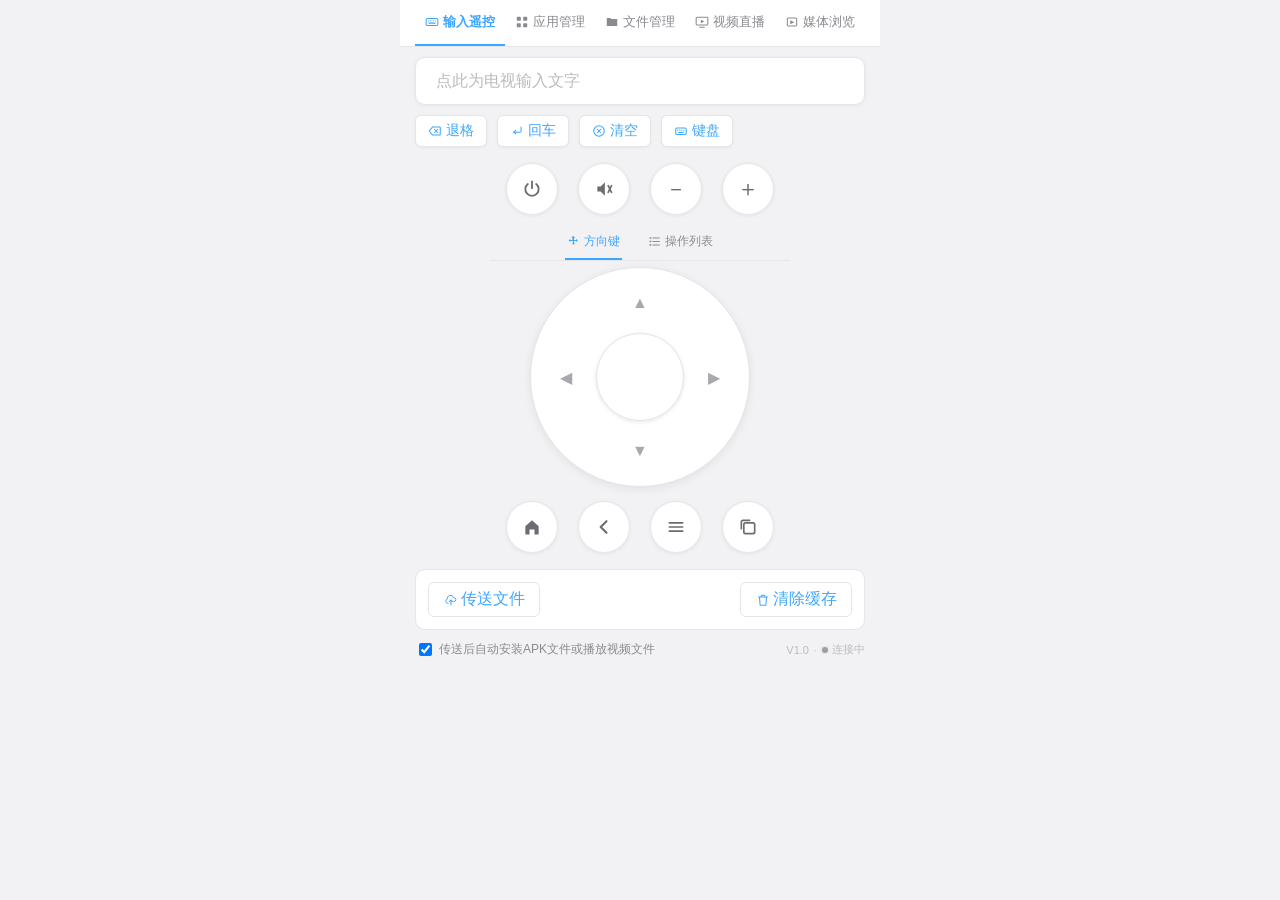
==== commit 5d9b1828: "refactor(web): compact device status and track controls" ====
--- a/IMEService/src/main/res/raw/index.html
+++ b/IMEService/src/main/res/raw/index.html
@@ -16,13 +16,6 @@
 </head>
 <body>
 	<div class="container">
-		<div class="tv-connection-status is-connecting" id="tvConnectionStatus" role="status" aria-live="polite" title="正在连接电视">
-			<span class="tv-connection-dot" aria-hidden="true"></span>
-			<span id="tvConnectionStatusText">正在连接</span>
-		</div>
-		<button type="button" class="pwa-install-button" id="pwaInstallButton" aria-label="添加 TapTV 到主屏幕" title="添加到主屏幕" hidden>
-			<svg viewBox="0 0 24 24" width="17" height="17" aria-hidden="true"><path d="M12 3v11m0 0-4-4m4 4 4-4" fill="none" stroke="currentColor" stroke-width="2" stroke-linecap="round" stroke-linejoin="round"/><path d="M5 15v4h14v-4" fill="none" stroke="currentColor" stroke-width="2" stroke-linecap="round" stroke-linejoin="round"/></svg>
-		</button>
 		<div class="pwa-install-hint" id="pwaInstallHint" role="status" aria-live="polite" hidden></div>
 	    <div class="tabs-row">
 		<div class="tabs">
@@ -135,7 +128,14 @@
 		</div>
 		<div class="upload-settings" data-tab="controls">
 		   <label style="margin-right:10px;"><input type="checkbox" checked="checked" id="cbAutoInstall">传送后自动安装APK文件或播放视频文件</label>
-		   <div class="version-watermark"><span id="deviceNameWatermark"></span>V<span id="curVer">1.0</span></div>
+		   <div class="version-watermark">
+			   <span id="deviceNameWatermark"></span><span>V<span id="curVer">1.0</span></span>
+			   <span class="version-watermark-separator" aria-hidden="true">·</span>
+			   <span class="tv-connection-status is-connecting" id="tvConnectionStatus" role="status" aria-live="polite" title="正在连接电视">
+				   <span class="tv-connection-dot" aria-hidden="true"></span>
+				   <span id="tvConnectionStatusText">连接中</span>
+			   </span>
+		   </div>
 	    </div>
 		<div class="play-line hide" data-tab="video">
 		   <div class="card">
@@ -319,6 +319,12 @@
 					</details>
 				</div>
 			</div>
+			<button type="button" class="media-playback-restore hide" id="btnMediaPlaybackRestore" aria-label="显示播放控制" title="显示播放控制">
+				<span class="media-playback-fab-icon" aria-hidden="true">
+					<svg class="media-mini-play-icon" viewBox="0 0 24 24" width="21" height="21"><path d="m8 5 11 7-11 7V5Z" fill="currentColor"/></svg>
+					<svg class="media-mini-pause-icon hide" viewBox="0 0 24 24" width="21" height="21"><rect x="7" y="5" width="3.5" height="14" rx="1" fill="currentColor"/><rect x="13.5" y="5" width="3.5" height="14" rx="1" fill="currentColor"/></svg>
+				</span>
+			</button>
 			<div class="media-filter-row hide" id="mediaFilters">
 				<select id="mediaFilterType" aria-label="内容类型"><option value="">全部类型</option></select>
 				<select id="mediaFilterYear" aria-label="年份"><option value="">全部年份</option></select>
--- a/IMEService/src/main/res/raw/style.css
+++ b/IMEService/src/main/res/raw/style.css
@@ -163,6 +163,32 @@
 	box-shadow: 0 6px 24px rgba(0,0,0,.16);
 	overflow: hidden;
 	transition: width .16s ease, box-shadow .16s ease;
+}
+
+.media-playback-restore {
+	position: fixed;
+	z-index: 990;
+	right: 22px;
+	bottom: 22px;
+	display: flex;
+	align-items: center;
+	justify-content: center;
+	width: 48px;
+	height: 48px;
+	padding: 0;
+	border: 1px solid var(--color-border);
+	border-radius: 8px;
+	background: var(--color-card-bg);
+	color: var(--color-primary);
+	box-shadow: 0 6px 24px rgba(0,0,0,.16);
+	font: inherit;
+	cursor: pointer;
+}
+
+.media-playback-restore:hover,
+.media-playback-restore:active {
+	background: var(--color-primary-soft);
+	color: var(--color-primary-dark);
 }
 
 .media-playback-compact {
@@ -2160,6 +2186,14 @@
 		overflow: hidden;
 	}
 
+	.media-playback-restore {
+		right: 10px;
+		bottom: calc(70px + env(safe-area-inset-bottom));
+		width: 44px;
+		height: 44px;
+		box-shadow: 0 6px 20px rgba(0,0,0,.16);
+	}
+
 	/* Desktop defines a more specific .media-playback-controls.expanded width.
 	   Override it at the same specificity on phones so expanding never makes
 	   the player narrower or shifts it away from the screen edges. */
@@ -3036,39 +3070,21 @@
 }
 
 .tv-connection-status {
-	position: sticky;
-	top: 0;
-	z-index: 1001;
 	display: inline-flex;
 	align-items: center;
-	gap: 6px;
-	height: 26px;
-	margin: 8px 12px 6px;
-	padding: 0 9px;
-	box-sizing: border-box;
-	border: 1px solid var(--color-border);
-	border-radius: 13px;
-	background: rgba(255,255,255,.94);
-	box-shadow: 0 1px 4px rgba(0,0,0,.06);
-	color: #747982;
-	font-size: 11px;
+	gap: 4px;
+	color: inherit;
 	line-height: 1;
 	white-space: nowrap;
-	max-width: min(240px, calc(100vw - 64px));
 	pointer-events: none;
 }
 
-#tvConnectionStatusText {
-	overflow: hidden;
-	text-overflow: ellipsis;
-}
-
 .tv-connection-dot {
-	width: 7px;
-	height: 7px;
+	width: 6px;
+	height: 6px;
 	border-radius: 50%;
 	background: #9aa0a6;
-	box-shadow: 0 0 0 2px rgba(154,160,166,.14);
+	box-shadow: 0 0 0 1.5px rgba(154,160,166,.12);
 }
 
 .tv-connection-status.is-online {
@@ -3077,7 +3093,7 @@
 
 .tv-connection-status.is-online .tv-connection-dot {
 	background: #34a56f;
-	box-shadow: 0 0 0 2px rgba(52,165,111,.14);
+	box-shadow: 0 0 0 1.5px rgba(52,165,111,.12);
 }
 
 .tv-connection-status.is-reconnecting {
@@ -3086,7 +3102,7 @@
 
 .tv-connection-status.is-reconnecting .tv-connection-dot {
 	background: #d99a2b;
-	box-shadow: 0 0 0 2px rgba(217,154,43,.14);
+	box-shadow: 0 0 0 1.5px rgba(217,154,43,.12);
 }
 
 .tv-connection-status.is-offline {
@@ -3095,27 +3111,7 @@
 
 .tv-connection-status.is-offline .tv-connection-dot {
 	background: #d65353;
-	box-shadow: 0 0 0 2px rgba(214,83,83,.14);
-}
-
-.pwa-install-button {
-	display: none;
-	align-items: center;
-	justify-content: center;
-	width: 32px;
-	height: 32px;
-	padding: 0;
-	border: 1px solid var(--color-border);
-	border-radius: 50%;
-	background: rgba(255,255,255,.96);
-	box-shadow: 0 1px 4px rgba(0,0,0,.08);
-	color: #5f646c;
-	cursor: pointer;
-	-webkit-tap-highlight-color: transparent;
-}
-
-.pwa-install-button[hidden] {
-	display: none !important;
+	box-shadow: 0 0 0 1.5px rgba(214,83,83,.12);
 }
 
 .pwa-install-hint {
@@ -3181,9 +3177,17 @@
 	font-size: 11px;
 	color: #b8bcc2;
 	white-space: nowrap;
+	display: inline-flex;
+	align-items: center;
+	gap: 5px;
+	max-width: 56vw;
 	pointer-events: none;
 	-webkit-user-select: none;
 	user-select: none;
+}
+
+.version-watermark-separator {
+	color: #c7cbd0;
 }
 
 /* 设备名是用户自己起的，长度不可控，起了很长名字的极端情况用省略号截断，
@@ -4134,22 +4138,6 @@
    are intentionally shared by every view, but they are declared after the
    first mobile media block and would otherwise override its compact spacing. */
 @media (max-width: 640px) {
-	.pwa-install-button {
-		position: fixed;
-		display: inline-flex;
-		top: max(8px, env(safe-area-inset-top));
-		left: 8px;
-		z-index: 1100;
-	}
-
-	.tv-connection-status {
-		position: fixed;
-		top: max(8px, env(safe-area-inset-top));
-		right: 8px;
-		margin: 0;
-		z-index: 1100;
-	}
-
 	.tabs-row,
 	.container.media-wide-mode .tabs-row {
 		position: fixed;
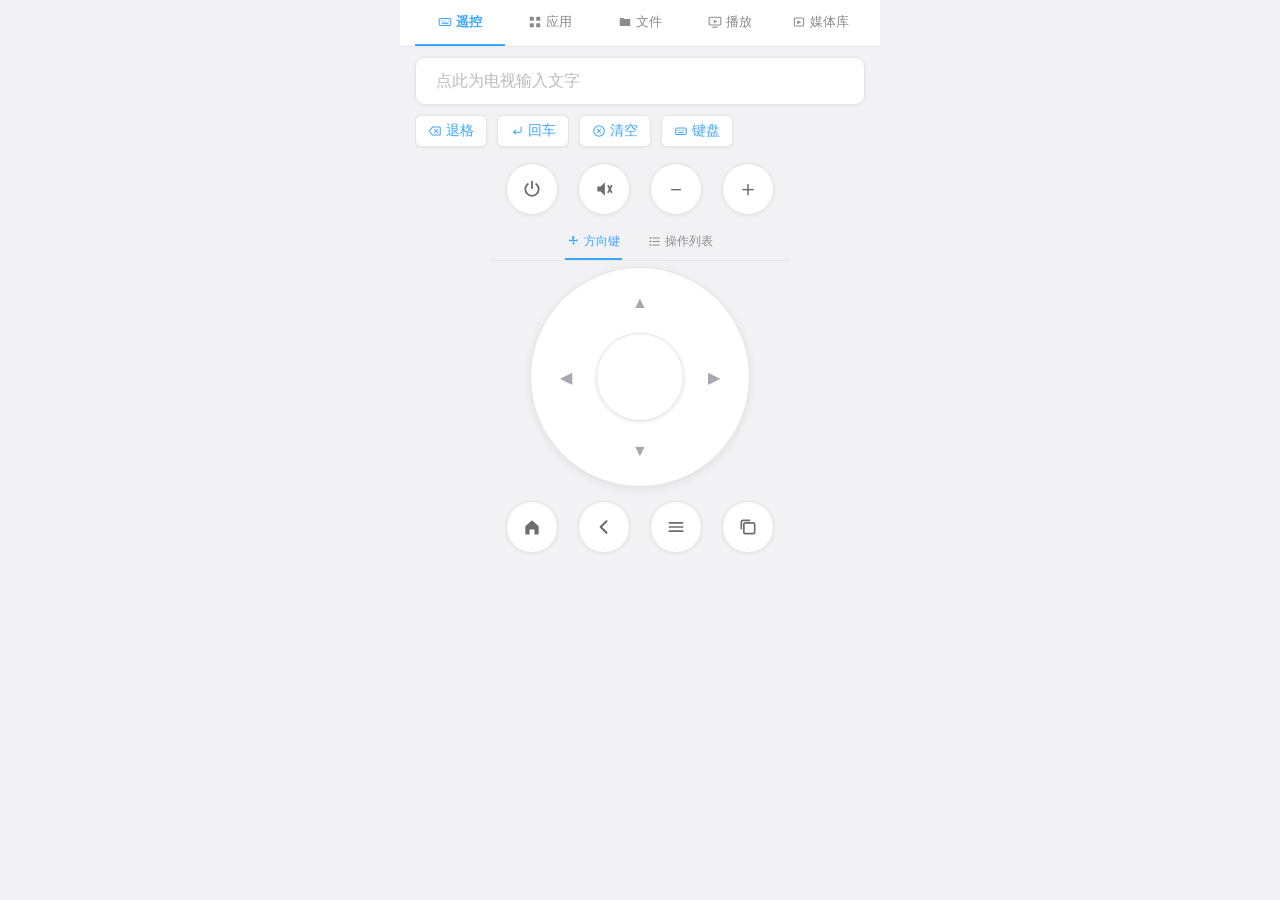
==== commit e311b289: "refactor(web): reorganize playback navigation" ====
--- a/IMEService/src/main/res/raw/index.html
+++ b/IMEService/src/main/res/raw/index.html
@@ -21,30 +21,30 @@
 		<div class="tabs">
 		  <div class="tab cur" data-rel="controls">
 			  <svg viewBox="0 0 24 24" width="14" height="14"><rect x="2" y="6" width="20" height="12" rx="2" stroke="currentColor" stroke-width="1.8" fill="none"/><line x1="6" y1="10" x2="6" y2="10.01" stroke="currentColor" stroke-width="2" stroke-linecap="round"/><line x1="10" y1="10" x2="10" y2="10.01" stroke="currentColor" stroke-width="2" stroke-linecap="round"/><line x1="14" y1="10" x2="14" y2="10.01" stroke="currentColor" stroke-width="2" stroke-linecap="round"/><line x1="18" y1="10" x2="18" y2="10.01" stroke="currentColor" stroke-width="2" stroke-linecap="round"/><line x1="7" y1="14" x2="17" y2="14" stroke="currentColor" stroke-width="2" stroke-linecap="round"/></svg>
-			  输入遥控
+			  遥控
 		  </div>
 		  <div class="tab" data-rel="app">
 			  <svg viewBox="0 0 24 24" width="14" height="14"><rect x="3" y="3" width="7" height="7" rx="1.5" fill="currentColor"/><rect x="14" y="3" width="7" height="7" rx="1.5" fill="currentColor"/><rect x="3" y="14" width="7" height="7" rx="1.5" fill="currentColor"/><rect x="14" y="14" width="7" height="7" rx="1.5" fill="currentColor"/></svg>
-			  应用管理
+			  应用
 		  </div>
 		  <div class="tab" data-rel="file">
 			  <svg viewBox="0 0 24 24" width="14" height="14"><path d="M3 6a1 1 0 0 1 1-1h5l2 2h9a1 1 0 0 1 1 1v10a1 1 0 0 1-1 1H4a1 1 0 0 1-1-1V6z" fill="currentColor"/></svg>
-			  文件管理
+			  文件
 		  </div>
 		  <div class="tab" data-rel="video">
 			  <svg viewBox="0 0 24 24" width="14" height="14"><rect x="2" y="4" width="20" height="13" rx="1.5" stroke="currentColor" stroke-width="1.8" fill="none"/><path d="M10 8l6 3-6 3V8z" fill="currentColor"/><line x1="8" y1="21" x2="16" y2="21" stroke="currentColor" stroke-width="1.8" stroke-linecap="round"/></svg>
-			  视频直播
+			  播放
 		  </div>
 		  <div class="tab" data-rel="media">
 			  <svg viewBox="0 0 24 24" width="14" height="14"><rect x="4" y="5" width="16" height="14" rx="2" stroke="currentColor" stroke-width="1.8" fill="none"/><path d="M9 9l7 3.5L9 16V9z" fill="currentColor"/></svg>
-			  媒体浏览
+			  媒体库
 		  </div>
 		</div>
 		</div>
 		<div class="main-wrapper" data-tab="controls">
-			<button type="button" class="media-remote-return" id="btnMediaReturnFromRemote" aria-label="返回媒体浏览">
+			<button type="button" class="media-remote-return" id="btnMediaReturnFromRemote" aria-label="返回媒体库">
 				<svg viewBox="0 0 24 24" width="18" height="18" aria-hidden="true"><path d="m14 6-6 6 6 6" fill="none" stroke="currentColor" stroke-width="2" stroke-linecap="round" stroke-linejoin="round"/></svg>
-				<span>返回媒体浏览</span>
+				<span>返回媒体库</span>
 			</button>
 			<div class="inputarea-wrapper">
 				<textarea id="inputarea" rows="1" placeholder="点此为电视输入文字"></textarea>
@@ -118,18 +118,21 @@
 			<label style="color:#e5484d;"><input type="checkbox" id="cbUninstall">卸载应用</label></div>
 			<div class="app-list"></div>
 		</div>
-		<div class="app-upload" data-tab="controls">
+		<div class="file-section-heading hide" data-tab="file"><strong>快速传送</strong><span>发送 APK 或视频到电视</span></div>
+		<div class="app-upload hide" data-tab="file">
 		    <input type="file" id="upfile" value=".." />
-		    <div class="upload-btn" id="btnUpload"><svg viewBox="0 0 24 24" width="14" height="14"><path d="M7 18a4 4 0 0 1-1-7.87A5 5 0 0 1 16 8h.5a3.5 3.5 0 0 1 .5 7" stroke="currentColor" stroke-width="1.6" fill="none" stroke-linecap="round" stroke-linejoin="round"/><line x1="12" y1="12" x2="12" y2="20" stroke="currentColor" stroke-width="1.8" stroke-linecap="round"/><path d="M9 15l3-3 3 3" stroke="currentColor" stroke-width="1.8" fill="none" stroke-linecap="round" stroke-linejoin="round"/></svg>传送文件</div>
+		    <div class="upload-btn" id="btnUpload"><svg viewBox="0 0 24 24" width="14" height="14"><path d="M7 18a4 4 0 0 1-1-7.87A5 5 0 0 1 16 8h.5a3.5 3.5 0 0 1 .5 7" stroke="currentColor" stroke-width="1.6" fill="none" stroke-linecap="round" stroke-linejoin="round"/><line x1="12" y1="12" x2="12" y2="20" stroke="currentColor" stroke-width="1.8" stroke-linecap="round"/><path d="M9 15l3-3 3 3" stroke="currentColor" stroke-width="1.8" fill="none" stroke-linecap="round" stroke-linejoin="round"/></svg>选择文件</div>
 			<div class="upload-process">
 			    <div class="processbar" id="processbar1"></div>
 			</div>
-		    <div class="upload-btn" id="btnClear"><svg viewBox="0 0 24 24" width="14" height="14"><path d="M4 7h16" stroke="currentColor" stroke-width="1.8" stroke-linecap="round"/><path d="M9 7V5a1 1 0 0 1 1-1h4a1 1 0 0 1 1 1v2" stroke="currentColor" stroke-width="1.8" fill="none"/><path d="M6 7l1 13a1 1 0 0 0 1 1h8a1 1 0 0 0 1-1l1-13" stroke="currentColor" stroke-width="1.8" fill="none" stroke-linejoin="round"/></svg>清除缓存</div>
-		</div>
-		<div class="upload-settings" data-tab="controls">
-		   <label style="margin-right:10px;"><input type="checkbox" checked="checked" id="cbAutoInstall">传送后自动安装APK文件或播放视频文件</label>
-		   <div class="version-watermark">
-			   <span id="deviceNameWatermark"></span><span>V<span id="curVer">1.0</span></span>
+		    <div class="upload-btn" id="btnClear"><svg viewBox="0 0 24 24" width="14" height="14"><path d="M4 7h16" stroke="currentColor" stroke-width="1.8" stroke-linecap="round"/><path d="M9 7V5a1 1 0 0 1 1-1h4a1 1 0 0 1 1 1v2" stroke="currentColor" stroke-width="1.8" fill="none"/><path d="M6 7l1 13a1 1 0 0 0 1 1h8a1 1 0 0 0 1-1l1-13" stroke="currentColor" stroke-width="1.8" fill="none" stroke-linejoin="round"/></svg>清理传送缓存</div>
+		</div>
+		<div class="upload-settings hide" data-tab="file">
+		   <label class="upload-auto-setting"><input type="checkbox" checked="checked" id="cbAutoInstall"><span><strong>上传后自动处理</strong><small>APK 自动安装 · 视频自动播放</small></span></label>
+		   <div class="version-watermark" aria-label="当前电视设备状态">
+			   <span id="deviceNameWatermark"></span>
+			   <span class="version-watermark-separator" aria-hidden="true">·</span>
+			   <span>V<span id="curVer">1.0</span></span>
 			   <span class="version-watermark-separator" aria-hidden="true">·</span>
 			   <span class="tv-connection-status is-connecting" id="tvConnectionStatus" role="status" aria-live="polite" title="正在连接电视">
 				   <span class="tv-connection-dot" aria-hidden="true"></span>
@@ -138,49 +141,40 @@
 		   </div>
 	    </div>
 		<div class="play-line hide" data-tab="video">
-		   <div class="card">
-			   <div class="card-title">网络视频</div>
-			   <div style="display:flex;align-items:center;justify-content:space-between;font-size:12px;color:#8c8c8c;margin-bottom:8px;">
-				   <span>支持http/ftp/thunder/ed2k/rtmp/mms</span>
-				   <a href="javascript:$('#playUrl').val('');" style="color:#8c8c8c;display:inline-flex;align-items:center;gap:2px;-webkit-user-select:none;user-select:none;-webkit-touch-callout:none;"><svg viewBox="0 0 24 24" width="11" height="11"><line x1="6" y1="6" x2="18" y2="18" stroke="currentColor" stroke-width="2" stroke-linecap="round"/><line x1="18" y1="6" x2="6" y2="18" stroke="currentColor" stroke-width="2" stroke-linecap="round"/></svg>清空地址</a>
-			   </div>
-			   <div style="display:flex;gap:8px;">
-				   <input type="text" id="playUrl" placeholder="网络视频地址" value="" style="flex:1;" />
-				   <div class="btn" id="btnPlay" style="margin-right:0;"><svg viewBox="0 0 24 24" width="14" height="14"><path d="M7 5l12 7-12 7V5z" fill="currentColor"/></svg>远程播放</div>
-			   </div>
-		   </div>
-		   <div class="card">
-			   <div class="card-title">播放设置</div>
-			   <div style="display:flex;flex-wrap:wrap;align-items:center;gap:12px;font-size:12px;color:#555;">
-				   <label>每次快进<input type="text" id="speedInterval" maxlength="3" value="5" style="width:30px;height:22px;margin:0 4px;" />秒</label>
-				   <label><input type="checkbox" id="playUseSystem">调用系统播放器</label>
-				   <div class="btn1 app-btn1" id="stopPlay"><svg viewBox="0 0 24 24" width="12" height="12"><rect x="5" y="5" width="14" height="14" rx="1.5" fill="currentColor"/></svg>停止边下边播任务</div>
-			   </div>
-		   </div>
-		   <div class="card">
-			   <div class="card-title">种子视频</div>
-			   <div style="position: relative;">
-				   <input type="file" id="upfile3" value="..">
-				   <div style="display:flex;flex-wrap:wrap;align-items:center;gap:8px;">
-					   <input type="button" value="上传种子" class="btn" id="btnUploadTorrent" style="margin-right:0;">
-					   <div class="btn" id="btnPlayTorrent" style="margin-right:0;"><svg viewBox="0 0 24 24" width="14" height="14"><path d="M7 5l12 7-12 7V5z" fill="currentColor"/></svg>开始播放</div>
-					   <select style="height:30px;flex:1;min-width:115px;" id="torrentItems">
-					   </select>
-				   </div>
-			   </div>
-		   </div>
-		   <div class="card">
-			   <div class="tv-panel-title" style="margin-top:0;border-top:none;height:auto;padding-right:0;">
-				  <div style="flex:1;margin-bottom:0;" class="card-title">电视节目</div>
-				  <div style="font-size:12px;">需要更改直播源请<a style="color:red;display:inline-flex;align-items:center;gap:2px;-webkit-user-select:none;user-select:none;-webkit-touch-callout:none;" id="btnShowTVEdit"><svg viewBox="0 0 24 24" width="11" height="11"><path d="M4 20l1-4 11-11 3 3-11 11-4 1z" stroke="currentColor" stroke-width="1.6" fill="none" stroke-linejoin="round"/></svg>点击这里</a></div>
-			   </div>
-			   <div class="tv-items"></div>
-		   </div>
-		   <div class="tv-edit hide card">
-		      <textarea style="width:98%;height:500px" id="tvData"></textarea><br />
-              <div class="btn" id="btnTVEdit"><svg viewBox="0 0 24 24" width="14" height="14"><path d="M5 13l4 4 10-10" stroke="currentColor" stroke-width="2.2" fill="none" stroke-linecap="round" stroke-linejoin="round"/></svg>修改</div>
-			  <div class="btn" id="btnTVCancel"><svg viewBox="0 0 24 24" width="14" height="14"><line x1="6" y1="6" x2="18" y2="18" stroke="currentColor" stroke-width="2" stroke-linecap="round"/><line x1="18" y1="6" x2="6" y2="18" stroke="currentColor" stroke-width="2" stroke-linecap="round"/></svg>取消</div>
-		  </div>
+			<div class="play-hub-head">
+				<div><div class="play-hub-title">播放</div><div class="play-hub-subtitle">电视直播、网页链接和种子视频</div></div>
+				<button type="button" class="play-settings-btn" id="btnPlaybackSettings" aria-expanded="false" aria-controls="playSettingsPanel" aria-label="播放设置" title="播放设置"><svg viewBox="0 0 24 24" width="18" height="18" aria-hidden="true"><circle cx="12" cy="12" r="3" fill="none" stroke="currentColor" stroke-width="2"/><path d="M19.4 15a1.7 1.7 0 0 0 .34 1.88l.06.06-2.83 2.83-.06-.06A1.7 1.7 0 0 0 15 19.4a1.7 1.7 0 0 0-1 .6 1.7 1.7 0 0 0-.4 1.1V21h-4v-.1A1.7 1.7 0 0 0 8.5 19.4a1.7 1.7 0 0 0-1.88.34l-.06.06-2.83-2.83.06-.06A1.7 1.7 0 0 0 4.6 15a1.7 1.7 0 0 0-.6-1 1.7 1.7 0 0 0-1.1-.4H3v-4h.1A1.7 1.7 0 0 0 4.6 8.5a1.7 1.7 0 0 0-.34-1.88l-.06-.06 2.83-2.83.06.06A1.7 1.7 0 0 0 9 4.6a1.7 1.7 0 0 0 1-.6 1.7 1.7 0 0 0 .4-1.1V3h4v.1A1.7 1.7 0 0 0 15.5 4.6a1.7 1.7 0 0 0 1.88-.34l.06-.06 2.83 2.83-.06.06A1.7 1.7 0 0 0 19.4 9c.15.38.37.72.66 1 .3.28.7.43 1.1.4h.1v4h-.1a1.7 1.7 0 0 0-1.76.6Z" fill="none" stroke="currentColor" stroke-width="1.6"/></svg></button>
+			</div>
+			<div class="play-hub-tabs" role="tablist" aria-label="播放方式">
+				<button type="button" class="play-hub-tab active" data-play-section="tv" role="tab" aria-selected="true">电视</button>
+				<button type="button" class="play-hub-tab" data-play-section="link" role="tab" aria-selected="false">网页 / 链接</button>
+				<button type="button" class="play-hub-tab" data-play-section="torrent" role="tab" aria-selected="false">种子</button>
+			</div>
+			<div class="play-settings-panel hide" id="playSettingsPanel">
+				<div class="play-setting-row"><label for="speedInterval">快进步长</label><div><input type="text" id="speedInterval" maxlength="3" value="5" inputmode="numeric" /> <span>秒</span></div></div>
+				<label class="play-setting-row play-setting-toggle"><span><strong>使用系统播放器</strong><small>使用电视已安装的外部播放器打开视频</small></span><input type="checkbox" id="playUseSystem"></label>
+				<button type="button" class="play-stop-task" id="stopPlay"><svg viewBox="0 0 24 24" width="13" height="13" aria-hidden="true"><rect x="5" y="5" width="14" height="14" rx="1.5" fill="currentColor"/></svg>停止当前下载任务</button>
+			</div>
+			<section class="play-hub-section tv-list" data-play-section-panel="tv">
+				<div class="tv-panel-title"><div class="play-section-title">电视</div><button type="button" class="tv-edit-link" id="btnShowTVEdit">编辑直播源</button></div>
+				<div class="tv-items"></div>
+			</section>
+			<section class="play-hub-section hide" data-play-section-panel="link">
+				<div class="media-web-view" id="mediaWebView">
+					<div class="media-web-input-row">
+						<div class="media-web-url-control"><svg viewBox="0 0 24 24" width="17" height="17" aria-hidden="true"><path d="M10.5 13.5a4 4 0 0 0 5.66 0l2-2a4 4 0 0 0-5.66-5.66l-1.15 1.15M13.5 10.5a4 4 0 0 0-5.66 0l-2 2a4 4 0 0 0 5.66 5.66l1.15-1.15" fill="none" stroke="currentColor" stroke-width="1.8" stroke-linecap="round"/></svg><input type="url" id="mediaWebUrl" inputmode="url" autocomplete="url" autocapitalize="off" spellcheck="false" placeholder="粘贴网页或视频链接" aria-label="网页或视频链接" /><button type="button" class="media-web-clear-btn hide" id="btnMediaWebClear" aria-label="清空链接" title="清空链接"><svg viewBox="0 0 24 24" width="15" height="15" aria-hidden="true"><path d="m8 8 8 8M16 8l-8 8" fill="none" stroke="currentColor" stroke-width="1.8" stroke-linecap="round"/></svg></button></div>
+						<button type="button" class="media-web-sniff-btn" id="btnMediaWebSniff" aria-label="解析并播放链接"><svg viewBox="0 0 24 24" width="17" height="17" aria-hidden="true"><path d="m8 5 11 7-11 7V5Z" fill="currentColor"/></svg><span>解析并播放</span></button>
+					</div>
+					<div class="media-web-meta" id="mediaWebMeta" aria-live="polite">粘贴网页地址会自动嗅探视频；m3u8、MP4、rtmp、thunder 等直链会直接播放。</div>
+					<button type="button" class="media-web-direct-btn" id="btnMediaWebDirect">无法解析？直接播放此链接</button>
+					<div class="media-web-results" id="mediaWebResults"><div class="media-web-empty"><div class="media-web-empty-icon" aria-hidden="true"><svg viewBox="0 0 24 24" width="28" height="28"><rect x="3" y="5" width="18" height="14" rx="2" fill="none" stroke="currentColor" stroke-width="1.6"/><path d="m10 9 5 3-5 3V9Z" fill="currentColor"/></svg></div><div class="media-web-empty-title">网页或链接播放</div><div class="media-web-empty-copy">普通网页会自动解析可播放视频；明确的视频直链会直接发送到电视。</div></div></div>
+				</div>
+			</section>
+			<section class="play-hub-section hide" data-play-section-panel="torrent">
+				<div class="play-section-title">种子视频</div><div class="play-section-copy">上传 .torrent，选择其中的视频后边下边播。</div>
+				<div class="torrent-upload-wrap"><input type="file" id="upfile3" value=".."><div class="torrent-actions"><input type="button" value="选择种子" class="btn" id="btnUploadTorrent"><select id="torrentItems" aria-label="种子中的视频文件"></select><button type="button" class="btn" id="btnPlayTorrent"><svg viewBox="0 0 24 24" width="14" height="14"><path d="M7 5l12 7-12 7V5z" fill="currentColor"/></svg>播放</button></div></div>
+			</section>
+			<div class="tv-edit hide play-hub-section"><textarea id="tvData"></textarea><div class="tv-edit-actions"><button type="button" class="btn" id="btnTVEdit">保存</button><button type="button" class="btn" id="btnTVCancel">取消</button></div></div>
 	    </div>
 		<div class="media-panel hide" data-tab="media">
 			<div class="media-toolbar" id="mediaToolbar">
@@ -192,10 +186,10 @@
 					<button type="button" class="media-library-tab active" data-section="browse">浏览</button>
 					<button type="button" class="media-library-tab" data-section="history">历史</button>
 					<button type="button" class="media-library-tab" data-section="favorites">收藏</button>
-					<button type="button" class="media-library-tab" data-section="web">网页视频</button>
 				</div>
 				<div class="media-search-control" id="mediaSearchControl">
-					<input type="text" id="mediaSearchInput" placeholder="搜索电影、电视剧" />
+					<input type="text" id="mediaSearchInput" autocomplete="off" placeholder="搜索电影、电视剧" aria-label="搜索电影、电视剧" />
+					<button type="button" class="media-search-clear hide" id="btnMediaSearchClear" aria-label="清空搜索" title="清空搜索"><svg viewBox="0 0 24 24" width="15" height="15" aria-hidden="true"><path d="m8 8 8 8M16 8l-8 8" fill="none" stroke="currentColor" stroke-width="1.8" stroke-linecap="round"/></svg></button>
 					<button type="button" class="media-icon-btn" id="btnMediaSearch" aria-label="搜索" title="搜索"><svg viewBox="0 0 24 24" width="18" height="18"><circle cx="11" cy="11" r="6" stroke="currentColor" stroke-width="1.8" fill="none"/><line x1="16" y1="16" x2="21" y2="21" stroke="currentColor" stroke-width="1.8" stroke-linecap="round"/></svg></button>
 				</div>
 				<div class="media-toolbar-actions">
@@ -340,29 +334,9 @@
 					<label for="mediaConfigUrl">TVBox 配置 URL</label>
 					<div class="media-config-row">
 						<input type="text" id="mediaConfigUrl" placeholder="https://example.com/config.json" />
-						<div class="btn" id="btnMediaConnect">连接</div>
-					</div>
-					<div class="media-status" id="mediaConfigStatus">未加载配置</div>
-				</div>
-			</div>
-			<div class="media-web-view hide" id="mediaWebView">
-				<div class="media-web-input-row">
-					<div class="media-web-url-control">
-						<svg viewBox="0 0 24 24" width="17" height="17" aria-hidden="true"><path d="M10.5 13.5a4 4 0 0 0 5.66 0l2-2a4 4 0 0 0-5.66-5.66l-1.15 1.15M13.5 10.5a4 4 0 0 0-5.66 0l-2 2a4 4 0 0 0 5.66 5.66l1.15-1.15" fill="none" stroke="currentColor" stroke-width="1.8" stroke-linecap="round"/></svg>
-						<input type="url" id="mediaWebUrl" inputmode="url" autocomplete="url" placeholder="粘贴包含视频的网页地址" aria-label="网页地址" />
-					</div>
-					<button type="button" class="media-web-sniff-btn" id="btnMediaWebSniff" aria-label="开始嗅探网页视频">
-						<svg viewBox="0 0 24 24" width="17" height="17" aria-hidden="true"><circle cx="11" cy="11" r="6" fill="none" stroke="currentColor" stroke-width="1.8"/><path d="m16 16 4 4M8.5 11h5M11 8.5v5" fill="none" stroke="currentColor" stroke-width="1.8" stroke-linecap="round"/></svg>
-						<span>开始嗅探</span>
-					</button>
-				</div>
-				<div class="media-web-meta" id="mediaWebMeta" aria-live="polite">粘贴网页链接，电视会在后台打开页面并寻找可播放视频。</div>
-				<div class="media-web-results" id="mediaWebResults">
-					<div class="media-web-empty">
-						<div class="media-web-empty-icon" aria-hidden="true"><svg viewBox="0 0 24 24" width="28" height="28"><rect x="3" y="5" width="18" height="14" rx="2" fill="none" stroke="currentColor" stroke-width="1.6"/><path d="m10 9 5 3-5 3V9Z" fill="currentColor"/></svg></div>
-						<div class="media-web-empty-title">从网页发送视频到电视</div>
-						<div class="media-web-empty-copy">适合普通网页中的 HLS、DASH 和直链视频。登录、DRM 或站点专用播放器可能无法直接解析。</div>
-					</div>
+						<button type="button" class="btn" id="btnMediaConnect">连接</button>
+					</div>
+					<div class="media-status" id="mediaConfigStatus" aria-live="polite">未加载配置</div>
 				</div>
 			</div>
 			<section class="media-continue hide" id="mediaContinue" aria-label="继续观看">
@@ -396,10 +370,11 @@
 			</div>
 		</div>
 		<div class="file-panel hide" data-tab="file">
+		   <div class="file-manager-heading"><strong>文件管理</strong><span>浏览电视存储或上传到当前目录</span></div>
 		   <div class="file-un">
 			   <div class="file-upload">
 					<input type="file" id="upfile2" value=".." />
-					<div class="btn" id="btnUpload2"><svg viewBox="0 0 24 24" width="14" height="14"><path d="M7 18a4 4 0 0 1-1-7.87A5 5 0 0 1 16 8h.5a3.5 3.5 0 0 1 .5 7" stroke="currentColor" stroke-width="1.6" fill="none" stroke-linecap="round" stroke-linejoin="round"/><line x1="12" y1="12" x2="12" y2="20" stroke="currentColor" stroke-width="1.8" stroke-linecap="round"/><path d="M9 15l3-3 3 3" stroke="currentColor" stroke-width="1.8" fill="none" stroke-linecap="round" stroke-linejoin="round"/></svg>上传文件</div>
+					<div class="btn" id="btnUpload2"><svg viewBox="0 0 24 24" width="14" height="14"><path d="M7 18a4 4 0 0 1-1-7.87A5 5 0 0 1 16 8h.5a3.5 3.5 0 0 1 .5 7" stroke="currentColor" stroke-width="1.6" fill="none" stroke-linecap="round" stroke-linejoin="round"/><line x1="12" y1="12" x2="12" y2="20" stroke="currentColor" stroke-width="1.8" stroke-linecap="round"/><path d="M9 15l3-3 3 3" stroke="currentColor" stroke-width="1.8" fill="none" stroke-linecap="round" stroke-linejoin="round"/></svg>上传到当前目录</div>
 					<div class="upload-process" style="height:30px">
 						<div class="processbar" id="processbar2"></div>
 					</div>
--- a/IMEService/src/main/res/raw/style.css
+++ b/IMEService/src/main/res/raw/style.css
@@ -110,6 +110,32 @@
 	overflow: hidden;
 }
 
+.media-search-control input {
+	flex: 1;
+	min-width: 0;
+	height: 100%;
+	padding: 0 10px;
+	border: 0;
+	outline: 0;
+	background: transparent;
+	color: var(--color-text);
+	font: inherit;
+	font-size: 13px;
+}
+
+.media-search-control input::placeholder,
+.media-web-url-control input::placeholder,
+#mediaConfigUrl::placeholder {
+	color: #a7a7ad;
+	font-size: 13px;
+	opacity: 1;
+}
+
+.media-search-control:focus-within { border-color: var(--color-primary); box-shadow: 0 0 0 2px var(--color-primary-soft); }
+.media-search-clear { flex: 0 0 auto; width: 30px; height: 30px; padding: 0; border: 0; border-radius: 50%; background: transparent; color: var(--color-text-secondary); display: inline-flex; align-items: center; justify-content: center; cursor: pointer; }
+.media-search-clear:hover,
+.media-search-clear:focus-visible { background: var(--color-bg); color: var(--color-text); outline: none; }
+
 .media-icon-btn {
 	width: 36px;
 	height: 36px;
@@ -821,10 +847,13 @@
 	border-radius: var(--radius-sm);
 	background: var(--color-card-bg);
 	color: var(--color-text-secondary);
+	font: inherit;
 	font-size: 13px;
 	line-height: 28px;
 	cursor: pointer;
 }
+
+.media-folder-current { cursor: default; }
 
 .media-category.active {
 	border-color: var(--color-primary);
@@ -1059,6 +1088,25 @@
 	border: 0;
 	padding: 0;
 	cursor: pointer;
+}
+
+.media-card:focus-visible { outline: none; }
+.media-card:focus-visible .media-poster { box-shadow: 0 0 0 2px var(--color-primary); }
+
+.media-skeleton-card { pointer-events: none; cursor: default; }
+.media-skeleton-block,
+.media-skeleton-line { position: relative; overflow: hidden; background: var(--color-border); }
+.media-skeleton-block::after,
+.media-skeleton-line::after { content: ''; position: absolute; inset: 0; transform: translateX(-100%); background: linear-gradient(90deg, transparent, rgba(255,255,255,.55), transparent); animation: media-skeleton-shimmer 1.25s ease-in-out infinite; }
+.media-skeleton-line { height: 12px; border-radius: 4px; }
+.media-skeleton-title { width: 82%; margin-top: 7px; }
+.media-skeleton-meta { width: 56%; height: 10px; margin-top: 6px; }
+@keyframes media-skeleton-shimmer { 100% { transform: translateX(100%); } }
+@media (prefers-reduced-motion: reduce) {
+	.media-skeleton-block::after,
+	.media-skeleton-line::after,
+	.media-web-meta.loading::before,
+	.media-state-spinner { animation: none; }
 }
 
 .media-card-unfavorite {
@@ -1150,6 +1198,13 @@
 	gap: 0;
 }
 
+@media (min-width: 820px) {
+	.media-grid.media-list,
+	.media-grid.media-list + .media-pagination {
+		max-width: 760px;
+	}
+}
+
 .media-list .media-card {
 	display: grid;
 	grid-template-columns: 54px minmax(0, 1fr);
@@ -1158,6 +1213,31 @@
 	min-height: 76px;
 	padding: 9px 2px;
 	border-bottom: 1px solid var(--color-border);
+}
+
+.media-list .media-card.has-unfavorite {
+	grid-template-columns: 54px minmax(0, 1fr) 44px;
+}
+
+.media-list .media-card.has-unfavorite .media-poster-wrap {
+	grid-column: 1;
+	grid-row: 1;
+}
+
+.media-list .media-card.has-unfavorite .media-card-copy {
+	grid-column: 2;
+	grid-row: 1;
+}
+
+.media-list .media-card-unfavorite {
+	position: static;
+	grid-column: 3;
+	grid-row: 1;
+	justify-self: end;
+	align-self: center;
+	width: 40px;
+	height: 40px;
+	line-height: 40px;
 }
 
 .media-list .media-poster-wrap {
@@ -1301,15 +1381,6 @@
 	color: #fff;
 }
 
-.media-web-active .media-toolbar {
-	grid-template-columns: 1fr;
-}
-
-.media-web-active .media-library-nav {
-	grid-column: 1;
-	grid-row: 1;
-}
-
 .media-web-view {
 	max-width: 980px;
 	margin: 8px auto 0;
@@ -1354,6 +1425,28 @@
 	font-size: 13px;
 }
 
+.media-web-clear-btn {
+	flex: 0 0 auto;
+	width: 28px;
+	height: 28px;
+	padding: 0;
+	border: 0;
+	border-radius: 50%;
+	background: transparent;
+	color: var(--color-text-secondary);
+	display: inline-flex;
+	align-items: center;
+	justify-content: center;
+	cursor: pointer;
+}
+
+.media-web-clear-btn:hover,
+.media-web-clear-btn:focus-visible {
+	background: var(--color-bg);
+	color: var(--color-text);
+	outline: none;
+}
+
 .media-web-sniff-btn,
 .media-web-play-btn {
 	border: 0;
@@ -1515,6 +1608,13 @@
 	background: var(--color-primary-soft);
 	color: var(--color-primary-dark);
 	border: 1px solid var(--color-primary);
+}
+
+.media-web-sniff-btn:focus-visible,
+.media-web-play-btn:focus-visible,
+.media-web-candidate:focus-within {
+	outline: 2px solid var(--color-primary);
+	outline-offset: 2px;
 }
 
 .media-web-empty {
@@ -1900,6 +2000,11 @@
 	gap: 8px;
 }
 
+.media-config-row .btn:disabled {
+	opacity: .55;
+	cursor: default;
+}
+
 @media (min-width: 820px) and (max-width: 1024px) {
 	.media-panel {
 		margin: 10px 16px 22px;
@@ -1969,6 +2074,17 @@
 @media (max-width: 640px) {
 	.media-panel {
 		margin: 8px 10px 16px;
+	}
+
+	.media-category {
+		height: 40px;
+		box-sizing: border-box;
+		line-height: 38px;
+		padding: 0 13px;
+	}
+
+	.media-filter-row select {
+		height: 40px;
 	}
 
 	.media-toolbar {
@@ -1989,7 +2105,7 @@
 		align-items: center;
 		justify-content: space-between;
 		gap: 4px;
-		height: 36px;
+		height: 44px;
 		min-width: 72px;
 		max-width: 94px;
 		padding: 0 8px 0 10px;
@@ -2020,12 +2136,12 @@
 	}
 
 	.media-icon-btn {
-		width: 36px;
-		height: 36px;
+		width: 44px;
+		height: 44px;
 	}
 
 	.media-search-control {
-		height: 36px;
+		height: 44px;
 	}
 
 	.media-search-control {
@@ -2065,16 +2181,6 @@
 		text-align: left;
 	}
 
-	.media-web-active .media-toolbar {
-		grid-template-columns: auto;
-		margin-bottom: 5px;
-	}
-
-	.media-web-active .media-library-switcher {
-		grid-column: 1;
-		grid-row: 1;
-	}
-
 	.media-web-view {
 		margin-top: 2px;
 	}
@@ -2084,7 +2190,7 @@
 	}
 
 	.media-web-url-control {
-		height: 38px;
+		height: 44px;
 		padding: 0 9px;
 		gap: 7px;
 	}
@@ -2094,10 +2200,10 @@
 	}
 
 	.media-web-sniff-btn {
-		width: 38px;
-		height: 38px;
+		width: 44px;
+		height: 44px;
 		padding: 0;
-		flex-basis: 38px;
+		flex-basis: 44px;
 	}
 
 	.media-web-sniff-btn span,
@@ -2145,8 +2251,8 @@
 	}
 
 	.media-web-play-btn {
-		width: 38px;
-		height: 34px;
+		width: 44px;
+		height: 44px;
 		padding: 0;
 	}
 
@@ -2205,7 +2311,7 @@
 	}
 
 	.container.media-has-global-playback {
-		padding-bottom: calc(116px + env(safe-area-inset-bottom));
+		padding-bottom: var(--media-playback-clearance, calc(116px + env(safe-area-inset-bottom)));
 	}
 
 	.media-playback-compact {
@@ -2965,7 +3071,7 @@
 	}
 }
 
-@media (min-width: 390px) and (max-width: 640px) {
+@media (min-width: 420px) and (max-width: 640px) {
 	.media-grid {
 		grid-template-columns: repeat(4, minmax(0, 1fr));
 		gap: 10px 6px;
@@ -2973,6 +3079,652 @@
 
 	.media-card-title {
 		font-size: 12px;
+	}
+}
+
+/* ===== Media Browser polish: stronger hierarchy, cleaner cards, better touch targets ===== */
+.media-toolbar {
+	padding: 7px;
+	border: 1px solid var(--color-border);
+	border-radius: var(--radius-md);
+	background: var(--color-card-bg);
+	box-shadow: 0 2px 10px rgba(22, 28, 36, .05);
+}
+
+.media-search-control {
+	border-radius: 8px;
+	background: var(--color-bg);
+	transition: border-color .15s ease, box-shadow .15s ease, background .15s ease;
+}
+
+.media-search-control:focus-within {
+	background: var(--color-card-bg);
+}
+
+.media-search-clear {
+	width: 34px;
+	height: 34px;
+}
+
+.media-icon-btn,
+.media-library-tab,
+.media-category,
+.media-load-more,
+.media-state-action,
+.media-back-btn,
+.media-resume-btn,
+.media-favorite-btn {
+	transition: background .14s ease, border-color .14s ease, color .14s ease, box-shadow .14s ease, transform .14s ease;
+}
+
+.media-icon-btn:focus-visible,
+.media-library-tab:focus-visible,
+.media-category:focus-visible,
+.media-load-more:focus-visible,
+.media-state-action:focus-visible,
+.media-back-btn:focus-visible,
+.media-resume-btn:focus-visible,
+.media-favorite-btn:focus-visible,
+.media-control-btn:focus-visible,
+.media-queue-item:focus-visible,
+.media-playback-compact-main:focus-visible,
+.media-playback-compact-action:focus-visible,
+.media-playback-dismiss:focus-visible {
+	outline: 2px solid var(--color-primary);
+	outline-offset: 2px;
+}
+
+.media-status {
+	min-height: 18px;
+	margin: 6px 4px 10px;
+}
+
+.media-categories {
+	gap: 8px;
+	margin: 1px 0 10px;
+	padding-bottom: 6px;
+	scrollbar-width: none;
+}
+
+.media-categories::-webkit-scrollbar,
+.media-continue-row::-webkit-scrollbar,
+.media-home-shelf-row::-webkit-scrollbar,
+.media-queue-items::-webkit-scrollbar {
+	display: none;
+}
+
+.media-category {
+	border-radius: 999px;
+	background: rgba(255,255,255,.78);
+}
+
+.media-category.active {
+	border-color: rgba(62,166,255,.38);
+	box-shadow: 0 2px 7px rgba(62,166,255,.09);
+}
+
+.media-section-title,
+.media-subview-title {
+	letter-spacing: -.01em;
+}
+
+.media-continue,
+.media-home-shelf {
+	padding: 2px 0;
+}
+
+.media-continue-head,
+.media-home-shelf-head {
+	margin-bottom: 9px;
+}
+
+.media-continue-all,
+.media-home-shelf-all {
+	border-radius: 7px;
+}
+
+.media-continue-row,
+.media-home-shelf-row {
+	gap: 12px;
+	padding-bottom: 8px;
+	scrollbar-width: none;
+}
+
+.media-poster {
+	border: 1px solid rgba(44,44,46,.06);
+	border-radius: var(--radius-md);
+	box-shadow: 0 3px 10px rgba(18, 24, 32, .08);
+	transition: transform .16s ease, box-shadow .16s ease, border-color .16s ease;
+}
+
+.media-score {
+	top: 7px;
+	right: 7px;
+	border-radius: 999px;
+	box-shadow: 0 1px 4px rgba(0,0,0,.16);
+}
+
+.media-card-title,
+.media-home-card-title,
+.media-continue-title {
+	letter-spacing: -.01em;
+}
+
+.media-list .media-card {
+	padding: 10px 8px;
+	border-radius: 9px;
+	border-bottom-color: transparent;
+}
+
+.media-state {
+	min-height: 170px;
+	margin: 8px 0;
+	padding: 28px 18px;
+	border: 1px dashed var(--color-border);
+	border-radius: var(--radius-md);
+	background: rgba(255,255,255,.58);
+}
+
+.media-state-title {
+	font-size: 15px;
+}
+
+.media-state-icon {
+	display: inline-flex;
+	align-items: center;
+	justify-content: center;
+	width: 46px;
+	height: 46px;
+	margin-bottom: 3px;
+	border-radius: 50%;
+	background: var(--color-primary-soft);
+	color: var(--color-primary-dark);
+}
+
+.media-state-icon.error {
+	background: var(--color-danger-soft);
+	color: var(--color-danger);
+}
+
+.media-state.error {
+	border-color: rgba(229,72,77,.24);
+	background: rgba(253,236,236,.38);
+}
+
+.media-state.error .media-state-action {
+	border-color: rgba(229,72,77,.4);
+	background: var(--color-card-bg);
+	color: var(--color-danger);
+}
+
+.media-state-copy {
+	max-width: 460px;
+}
+
+.media-state-action {
+	min-height: 40px;
+	padding: 0 16px;
+	border-radius: 8px;
+}
+
+.media-load-more {
+	border-radius: 8px;
+	box-shadow: 0 1px 4px rgba(18,24,32,.04);
+}
+
+.media-web-input-row {
+	padding: 10px;
+	border: 1px solid var(--color-border);
+	border-radius: var(--radius-md);
+	background: var(--color-card-bg);
+	box-shadow: 0 2px 10px rgba(22,28,36,.04);
+}
+
+.media-web-meta {
+	padding: 0 4px;
+}
+
+.media-web-results {
+	border-top: 0;
+}
+
+.media-web-candidate {
+	padding: 11px 10px;
+	border: 1px solid transparent;
+	border-bottom-color: var(--color-border);
+	border-radius: 9px;
+}
+
+.media-web-candidate.recommended {
+	border-color: rgba(62,166,255,.28);
+	background: linear-gradient(135deg, rgba(62,166,255,.08), rgba(62,166,255,.025));
+	box-shadow: 0 4px 14px rgba(62,166,255,.08);
+}
+
+.media-web-empty,
+.media-settings-card {
+	border-radius: var(--radius-md);
+}
+
+.media-web-empty {
+	margin-top: 8px;
+	border: 1px dashed var(--color-border);
+	background: rgba(255,255,255,.55);
+}
+
+.media-settings-card {
+	box-shadow: 0 3px 14px rgba(18,24,32,.05);
+}
+
+.media-detail-layout .media-poster {
+	box-shadow: 0 8px 24px rgba(18,24,32,.13);
+}
+
+.media-resume-btn,
+.media-favorite-btn,
+.media-back-btn {
+	border-radius: 8px;
+}
+
+.media-playback-controls,
+.media-playback-restore {
+	border-color: rgba(44,44,46,.12);
+	border-radius: 14px;
+	box-shadow: 0 12px 34px rgba(18,24,32,.18);
+}
+
+.media-playback-controls.expanded {
+	box-shadow: 0 16px 44px rgba(18,24,32,.22);
+}
+
+@media (min-width: 641px) {
+	.container.media-has-global-playback {
+		padding-bottom: var(--media-playback-clearance, 96px);
+	}
+}
+
+.media-playback-compact {
+	background: linear-gradient(180deg, #fff, #fcfcfd);
+}
+
+.media-playback-expanded {
+	background: var(--color-card-bg);
+}
+
+.media-playback-progress {
+	margin: 0 0 10px;
+	padding: 8px 10px;
+	border-radius: 9px;
+	background: var(--color-bg);
+}
+
+.media-playback-command-row {
+	margin: 2px 0 8px;
+}
+
+.media-playback-actions .media-control-icon {
+	border-radius: 50%;
+}
+
+.media-playback-actions .media-control-icon.media-control-primary {
+	box-shadow: 0 4px 12px rgba(62,166,255,.28);
+}
+
+.media-playback-device-controls {
+	margin-top: 4px;
+	padding: 9px;
+	border-top: 0;
+	border-radius: 10px;
+	background: var(--color-bg);
+}
+
+.media-track-control,
+.media-volume-control .media-control-icon,
+.media-remote-control,
+.media-stop-control {
+	background: var(--color-card-bg);
+}
+
+.media-playback-routing,
+.media-playback-tools {
+	margin-top: 9px;
+	padding-top: 3px;
+	border-top: 1px solid var(--color-border);
+}
+
+.media-playback-routing summary,
+.media-playback-tools summary {
+	padding: 0 3px;
+	border-radius: 7px;
+}
+
+.media-queue-item {
+	border-color: var(--color-border);
+	background: var(--color-card-bg);
+}
+
+.media-queue-item.current {
+	border-color: rgba(62,166,255,.22);
+}
+
+.media-queue-item:disabled:not(.current) {
+	opacity: .55;
+	cursor: default;
+}
+
+@media (hover:hover) and (pointer:fine) {
+	.media-icon-btn:hover,
+	.media-category:hover,
+	.media-library-tab:hover,
+	.media-load-more:hover,
+	.media-state-action:hover,
+	.media-back-btn:hover,
+	.media-favorite-btn:hover {
+		border-color: rgba(62,166,255,.34);
+		background: var(--color-primary-soft);
+		color: var(--color-primary-dark);
+	}
+
+	.media-card:hover .media-poster,
+	.media-home-card:hover .media-poster,
+	.media-continue-card:hover .media-poster {
+		transform: translateY(-2px);
+		border-color: rgba(62,166,255,.18);
+		box-shadow: 0 8px 20px rgba(18,24,32,.13);
+	}
+
+	.media-list .media-card:hover {
+		background: rgba(255,255,255,.72);
+	}
+
+	.media-web-candidate:hover {
+		background: rgba(255,255,255,.64);
+	}
+
+	.media-playback-compact-main:hover,
+	.media-playback-compact-action:hover,
+	.media-playback-dismiss:hover,
+	.media-control-btn:hover,
+	.media-queue-item:not(.current):hover {
+		background: var(--color-primary-soft);
+		color: var(--color-primary-dark);
+	}
+}
+
+@media (max-width: 640px) {
+	.media-toolbar {
+		top: 5px;
+		padding: 4px;
+		border-radius: 11px;
+		box-shadow: 0 4px 16px rgba(18,24,32,.08);
+	}
+
+	.media-library-nav {
+		top: 51px;
+		border: 1px solid var(--color-border);
+		border-radius: 10px;
+		box-shadow: 0 12px 28px rgba(18,24,32,.16);
+	}
+
+	.media-library-tab {
+		height: 40px;
+		border-radius: 7px;
+	}
+
+	.media-search-clear {
+		width: 36px;
+		height: 36px;
+	}
+
+	.media-status {
+		margin: 5px 3px 8px;
+	}
+
+	.media-category {
+		height: 44px;
+		line-height: 42px;
+		padding: 0 14px;
+	}
+
+	.media-card-unfavorite {
+		width: 40px;
+		height: 40px;
+		line-height: 40px;
+	}
+
+	.media-list .media-card.has-unfavorite {
+		grid-template-columns: 50px minmax(0, 1fr) 44px;
+	}
+
+	.media-list .media-card-unfavorite {
+		width: 44px;
+		height: 44px;
+		line-height: 44px;
+	}
+
+	.media-filter-row select,
+	.media-state-action,
+	.media-load-more,
+	.media-back-btn {
+		min-height: 44px;
+	}
+
+	.media-continue-card {
+		flex-basis: 104px;
+	}
+
+	.media-home-card {
+		flex-basis: 94px;
+	}
+
+	.media-continue-row,
+	.media-home-shelf-row {
+		gap: 9px;
+	}
+
+	.media-state {
+		min-height: 124px;
+		margin: 5px 0;
+		padding: 20px 12px;
+	}
+
+	.media-web-input-row {
+		padding: 6px;
+	}
+
+	.media-web-candidate {
+		padding: 9px 7px;
+	}
+
+	.media-playback-controls {
+		border-radius: 14px;
+		box-shadow: 0 12px 32px rgba(18,24,32,.22);
+	}
+
+	.media-playback-compact {
+		grid-template-columns: minmax(0, 1fr) 44px 40px;
+		min-height: 52px;
+	}
+
+	.media-playback-compact-main {
+		min-height: 52px;
+		padding-top: 6px;
+		padding-bottom: 7px;
+	}
+
+	.media-playback-controls.expanded .media-playback-compact {
+		grid-template-columns: minmax(0, 1fr) 40px;
+		min-height: 52px;
+	}
+
+	.media-playback-controls.expanded .media-playback-compact-main {
+		min-height: 48px;
+		padding: 6px 23px 7px 10px;
+	}
+
+	.media-playback-controls.expanded .media-playback-dismiss {
+		flex-basis: 40px;
+		width: 40px;
+		min-height: 44px;
+	}
+
+	.media-playback-compact-action {
+		min-height: 44px;
+		margin: 4px 2px 4px 0;
+		border-radius: 9px;
+	}
+
+	.media-playback-dismiss {
+		width: 40px;
+		min-height: 44px;
+		margin: 4px 3px 4px 0;
+		border-radius: 9px;
+	}
+
+	.media-playback-expanded {
+		padding: 9px 10px 10px;
+	}
+
+	.media-playback-progress {
+		padding: 7px 8px;
+	}
+
+	.media-playback-actions .media-control-btn,
+	.media-playback-actions .media-control-icon {
+		width: 44px;
+		height: 44px;
+		min-height: 44px;
+	}
+
+	.media-playback-actions .media-control-icon.media-control-primary {
+		width: 48px;
+		height: 48px;
+	}
+
+	.media-playback-command-row {
+		grid-template-columns: 60px minmax(0, 1fr) 60px;
+		min-height: 48px;
+	}
+
+	.media-speed-control select {
+		height: 40px;
+		min-width: 58px;
+	}
+
+	.media-playback-device-controls {
+		grid-template-columns: minmax(0, 1fr) 44px 44px;
+		gap: 7px;
+		padding: 8px;
+	}
+
+	.media-volume-control .media-control-icon,
+	.media-remote-control,
+	.media-stop-control {
+		width: 44px;
+		height: 44px;
+	}
+
+	.media-track-control,
+	.media-track-control select {
+		height: 40px;
+	}
+
+	.media-playback-routing summary,
+	.media-playback-tools summary {
+		min-height: 44px;
+	}
+
+	.media-playback-switchers select {
+		height: 40px;
+	}
+
+	.media-queue-item {
+		height: 38px;
+		padding: 0 10px;
+	}
+
+	.media-skip-btn,
+	.media-skip-adjust,
+	.media-skip-group .media-skip-adjust {
+		min-height: 40px;
+		height: 40px;
+	}
+
+	.media-detail-actions .media-favorite-btn {
+		width: 44px;
+		height: 44px;
+		min-height: 44px;
+		flex-basis: 44px;
+	}
+
+	.media-detail-actions .media-resume-btn {
+		height: 44px;
+		min-height: 44px;
+	}
+
+	.media-settings-source,
+	#mediaConfigUrl,
+	.media-config-row .btn {
+		height: 44px;
+		min-height: 44px;
+	}
+
+	.media-settings-source {
+		padding: 0 10px;
+	}
+
+	#mediaConfigUrl {
+		font-size: 13px;
+	}
+
+	.media-config-row .btn {
+		min-width: 64px;
+		margin-right: 0;
+		padding: 0 12px;
+	}
+
+	.media-route,
+	.media-episode-range,
+	.media-episode {
+		min-height: 44px;
+	}
+}
+
+@media (max-width: 375px) {
+	.media-toolbar {
+		gap: 3px;
+		padding: 3px;
+	}
+
+	.media-library-switcher {
+		min-width: 60px;
+		max-width: 60px;
+		padding: 0 5px 0 7px;
+	}
+
+	.media-toolbar-actions {
+		gap: 2px;
+	}
+
+	.media-search-control input {
+		padding-left: 8px;
+		padding-right: 6px;
+		font-size: 12px;
+	}
+
+	.media-search-control input::placeholder {
+		font-size: 12px;
+	}
+}
+
+@media (min-width: 520px) and (max-width: 640px) {
+	.media-playback-controls,
+	.media-playback-controls.expanded {
+		left: 50%;
+		right: auto;
+		width: min(520px, calc(100vw - 24px));
+		max-width: 520px;
+		transform: translateX(-50%);
 	}
 }
 
@@ -3159,7 +3911,7 @@
 }
 
 /* 左右各留15px，跟下面文字输入框/按键区域/文件传送区这些内容的边距对齐，
-   4个Tab用flex:1平分这一整行宽度，刚好占满、不用再靠横向滚动看剩下的Tab。 */
+   5个主Tab用flex:1平分这一整行宽度，刚好占满、不用再靠横向滚动看剩下的Tab。 */
 .tabs-row {
 	display: flex;
 	align-items: center;
@@ -3173,14 +3925,15 @@
 /* 水印挪到页面最下面"传送后自动安装..."那一行的右侧，跟设置项同一排、
    贴右下角显示，不再跟主Tab抢同一行的宽度。 */
 .version-watermark {
-	flex: 0 0 auto;
+	width: 100%;
+	min-width: 0;
 	font-size: 11px;
-	color: #b8bcc2;
+	color: #9da2a9;
 	white-space: nowrap;
-	display: inline-flex;
+	display: flex;
 	align-items: center;
 	gap: 5px;
-	max-width: 56vw;
+	overflow: hidden;
 	pointer-events: none;
 	-webkit-user-select: none;
 	user-select: none;
@@ -3194,7 +3947,7 @@
    不会把这一行撑得很宽或换行。 */
 #deviceNameWatermark {
 	display: inline-block;
-	max-width: 40vw;
+	max-width: min(54vw, 320px);
 	overflow: hidden;
 	text-overflow: ellipsis;
 	white-space: nowrap;
@@ -3779,6 +4532,26 @@
 	margin: 10px 15px 0;
 }
 
+.file-section-heading,
+.file-manager-heading {
+	margin: 12px 15px 0;
+	display: flex;
+	align-items: baseline;
+	gap: 8px;
+	color: var(--color-text);
+}
+
+.file-section-heading strong,
+.file-manager-heading strong {
+	font-size: 14px;
+}
+
+.file-section-heading span,
+.file-manager-heading span {
+	font-size: 11px;
+	color: var(--color-text-secondary);
+}
+
 .app-upload {
 	display: flex;
 	flex-direction: row;
@@ -3861,14 +4634,41 @@
 /* 设备名水印放在页面最下面这一行、贴右下角，跟"传送后自动安装..."的
    设置项同排显示，不占用单独的空间。 */
 .upload-settings {
-	margin: 10px 15px 0;
+	margin: 8px 15px 0;
+	padding: 10px 12px;
 	font-size: 12px;
 	color: var(--color-text-secondary);
 	display: flex;
-	align-items: center;
-	justify-content: space-between;
-	flex-wrap: wrap;
-	gap: 4px;
+	flex-direction: column;
+	align-items: stretch;
+	gap: 8px;
+	background: var(--color-card-bg);
+	border: 1px solid var(--color-border);
+	border-radius: var(--radius-md);
+}
+
+.upload-auto-setting {
+	display: flex;
+	align-items: center;
+	gap: 8px;
+	min-width: 0;
+}
+
+.upload-auto-setting > span {
+	display: flex;
+	align-items: baseline;
+	gap: 7px;
+	min-width: 0;
+}
+
+.upload-auto-setting strong {
+	font-size: 12px;
+	color: var(--color-text);
+}
+
+.upload-auto-setting small {
+	font-size: 11px;
+	color: var(--color-text-secondary);
 }
 
 .play-line {
@@ -3876,17 +4676,224 @@
 	font-size: 14px;
 }
 
+.play-hub-head {
+	display: flex;
+	align-items: center;
+	justify-content: space-between;
+	gap: 12px;
+	margin: 2px 15px 0;
+}
+
+.play-hub-title {
+	font-size: 18px;
+	font-weight: 700;
+	line-height: 24px;
+	color: var(--color-text);
+}
+
+.play-hub-subtitle {
+	margin-top: 2px;
+	font-size: 11px;
+	color: var(--color-text-secondary);
+}
+
+.play-settings-btn {
+	width: 42px;
+	height: 42px;
+	padding: 0;
+	border: 1px solid var(--color-border);
+	border-radius: 10px;
+	background: var(--color-card-bg);
+	color: var(--color-text-secondary);
+	display: inline-flex;
+	align-items: center;
+	justify-content: center;
+	cursor: pointer;
+}
+
+.play-settings-btn.active {
+	border-color: rgba(62,166,255,.38);
+	background: var(--color-primary-soft);
+	color: var(--color-primary);
+}
+
+.play-hub-tabs {
+	display: grid;
+	grid-template-columns: repeat(3, minmax(0, 1fr));
+	gap: 3px;
+	margin: 12px 15px 0;
+	padding: 3px;
+	border: 1px solid var(--color-border);
+	border-radius: 11px;
+	background: var(--color-bg);
+}
+
+.play-hub-tab {
+	min-height: 40px;
+	padding: 0 8px;
+	border: 0;
+	border-radius: 8px;
+	background: transparent;
+	color: var(--color-text-secondary);
+	font: inherit;
+	font-size: 12px;
+	font-weight: 600;
+	cursor: pointer;
+}
+
+.play-hub-tab.active {
+	background: var(--color-card-bg);
+	color: var(--color-primary);
+	box-shadow: 0 1px 5px rgba(18,24,32,.08);
+}
+
+.play-hub-section,
+.play-settings-panel {
+	margin: 10px 15px 0;
+	padding: 12px;
+	border: 1px solid var(--color-border);
+	border-radius: var(--radius-md);
+	background: var(--color-card-bg);
+}
+
+.play-section-title {
+	font-size: 14px;
+	font-weight: 700;
+	color: var(--color-text);
+}
+
+.play-section-copy {
+	margin: 3px 0 10px;
+	font-size: 11px;
+	line-height: 17px;
+	color: var(--color-text-secondary);
+}
+
+.play-settings-panel {
+	padding-top: 4px;
+	padding-bottom: 4px;
+}
+
+.play-setting-row {
+	display: flex;
+	align-items: center;
+	justify-content: space-between;
+	gap: 12px;
+	min-height: 50px;
+	border-bottom: 1px solid var(--color-border);
+	font-size: 12px;
+	color: var(--color-text);
+}
+
+.play-setting-row:last-of-type {
+	border-bottom: 0;
+}
+
+.play-setting-row input[type="text"] {
+	width: 42px;
+	height: 30px;
+	box-sizing: border-box;
+	border: 1px solid var(--color-border);
+	border-radius: 7px;
+	background: var(--color-bg);
+	text-align: center;
+}
+
+.play-setting-toggle > span {
+	display: flex;
+	flex-direction: column;
+	gap: 2px;
+}
+
+.play-setting-toggle small {
+	font-size: 10px;
+	font-weight: 400;
+	color: var(--color-text-secondary);
+}
+
+.play-stop-task {
+	min-height: 38px;
+	margin: 8px 0;
+	padding: 0 10px;
+	border: 1px solid rgba(229,72,77,.28);
+	border-radius: 8px;
+	background: transparent;
+	color: var(--color-danger);
+	font: inherit;
+	font-size: 11px;
+	display: inline-flex;
+	align-items: center;
+	gap: 5px;
+}
+
+.play-hub-section .media-web-view {
+	max-width: none;
+	margin: 0;
+}
+
+.media-web-direct-btn {
+	min-height: 34px;
+	padding: 0 4px;
+	border: 0;
+	background: transparent;
+	color: var(--color-text-secondary);
+	font: inherit;
+	font-size: 11px;
+	cursor: pointer;
+}
+
+.torrent-upload-wrap {
+	position: relative;
+}
+
+.torrent-actions {
+	display: grid;
+	grid-template-columns: auto minmax(0, 1fr) auto;
+	gap: 8px;
+	align-items: center;
+}
+
+.torrent-actions .btn {
+	margin: 0;
+	min-height: 36px;
+}
+
+#torrentItems {
+	min-width: 0;
+	height: 36px;
+	border: 1px solid var(--color-border);
+	border-radius: 8px;
+	background: var(--color-bg);
+}
+
+.tv-edit-link {
+	min-height: 36px;
+	padding: 0 4px;
+	border: 0;
+	background: transparent;
+	color: var(--color-primary);
+	font: inherit;
+	font-size: 11px;
+}
+
+.tv-edit textarea {
+	width: 100%;
+	height: 420px;
+	box-sizing: border-box;
+	border: 1px solid var(--color-border);
+	border-radius: 8px;
+	padding: 8px;
+	font: inherit;
+}
+
+.tv-edit-actions {
+	display: flex;
+	gap: 8px;
+	margin-top: 8px;
+}
+
 .card + .card {
 	margin-top: 10px;
-}
-
-#playUrl {
-	font-size: 14px;
-	height: 32px;
-	border: 1px solid var(--color-border);
-	border-radius: var(--radius-sm);
-	padding: 0 8px;
-	background: var(--color-bg);
 }
 
 /* 这些class之前都是<input type=button>/纯文字按钮，原生表单控件本来就不会被
@@ -3908,8 +4915,8 @@
 	align-items: center;
 }
 
-/* flex:1让4个Tab平分.tabs的宽度，刚好占满一整行；原来是flex:0 0 auto
-   按内容自身宽度撑开，4个加起来往往比容器窄，看着不满、右边还留一截
+/* flex:1让5个主Tab平分.tabs的宽度，刚好占满一整行；原来是flex:0 0 auto
+   按内容自身宽度撑开，加起来容易比容器窄，看着不满、右边还留一截
    背景色空白。 */
 .tab {
 	box-sizing: border-box;
@@ -3935,6 +4942,10 @@
 .file-panel{
 	margin-top: 10px;
 	padding-bottom: 10px;
+}
+
+.file-manager-heading {
+	margin-top: 2px;
 }
 .file-disk{
 	margin: 10px 15px 0;
@@ -4106,6 +5117,13 @@
 	min-width: 0;
 	overflow: hidden;
 }
+.tv-channel-name {
+	font-weight: 600;
+}
+
+.tv-source-list {
+	min-width: 0;
+}
 .tv-panel-title{
 	display:flex;
 	flex-direction:row;
@@ -4118,6 +5136,250 @@
 	color: #fff;
 	padding: 3px 10px;
 	margin: 2px;
+}
+
+@media (max-width: 640px) {
+	.play-line {
+		padding-top: 12px;
+	}
+
+	.play-hub-head,
+	.play-hub-tabs,
+	.play-hub-section,
+	.play-settings-panel {
+		margin-left: 12px;
+		margin-right: 12px;
+	}
+
+	.play-hub-tab {
+		min-height: 44px;
+	}
+
+	.play-settings-btn {
+		width: 44px;
+		height: 44px;
+	}
+
+	.play-hub-section {
+		padding: 11px;
+	}
+
+	.play-hub-section[data-play-section-panel="link"] {
+		padding: 0;
+		border: 0;
+		background: transparent;
+	}
+
+	.play-hub-section[data-play-section-panel="link"] .media-web-input-row {
+		margin: 0;
+	}
+
+	.upload-auto-setting > span {
+		flex-direction: column;
+		align-items: flex-start;
+		gap: 1px;
+	}
+
+	.version-watermark {
+		font-size: 10px;
+	}
+
+	#deviceNameWatermark {
+		max-width: 52vw;
+	}
+
+	.torrent-actions {
+		grid-template-columns: 1fr auto;
+	}
+
+	.torrent-actions #btnUploadTorrent {
+		grid-column: 1;
+		grid-row: 1;
+		justify-self: start;
+	}
+
+	.torrent-actions #btnPlayTorrent {
+		grid-column: 2;
+		grid-row: 1;
+	}
+
+	.torrent-actions #torrentItems {
+		grid-column: 1 / -1;
+		grid-row: 2;
+		width: 100%;
+	}
+}
+
+@media (max-width: 640px) {
+	.tv-items {
+		display: flex;
+		flex-direction: column;
+		gap: 0;
+		margin-top: 8px;
+		border-top: 1px solid var(--color-border);
+	}
+
+	.tv-group {
+		border-bottom: 1px solid var(--color-border);
+	}
+
+	.tv-group-toggle {
+		display: grid;
+		grid-template-columns: minmax(0, 1fr) auto;
+		align-items: center;
+		gap: 10px;
+		width: 100%;
+		min-height: 62px;
+		padding: 9px 2px;
+		border: 0;
+		background: transparent;
+		color: var(--color-text);
+		font: inherit;
+		text-align: left;
+		-webkit-tap-highlight-color: transparent;
+	}
+
+	.tv-group-copy {
+		display: flex;
+		align-items: baseline;
+		gap: 8px;
+		min-width: 0;
+	}
+
+	.tv-group-name {
+		font-size: 14px;
+		font-weight: 700;
+		line-height: 20px;
+	}
+
+	.tv-group-count {
+		font-size: 11px;
+		font-weight: 500;
+		color: var(--color-text-secondary);
+		white-space: nowrap;
+	}
+
+	.tv-group-chevron {
+		font-size: 21px;
+		line-height: 1;
+		color: var(--color-text-secondary);
+		transition: transform .16s ease;
+	}
+
+	.tv-group.expanded > .tv-group-toggle .tv-group-chevron {
+		transform: rotate(90deg);
+	}
+
+	.tv-group-body[hidden] {
+		display: none;
+	}
+
+	.tv-group-body {
+		margin-left: 10px;
+		padding-left: 10px;
+		border-left: 2px solid rgba(62,166,255,.18);
+	}
+
+	.tv-group-body .tv-item:last-child {
+		border-bottom: 0;
+	}
+
+	.tv-group + .tv-item,
+	.tv-item + .tv-group {
+		border-top: 0;
+	}
+
+	.tv-item {
+		display: grid;
+		grid-template-columns: minmax(0, 1fr) auto;
+		align-items: center;
+		gap: 10px;
+		min-height: 62px;
+		padding: 9px 2px;
+		border: 0;
+		border-bottom: 1px solid var(--color-border);
+		border-radius: 0;
+		background: transparent;
+		text-align: left;
+		font-size: 13px;
+		line-height: 18px;
+		overflow: visible;
+	}
+
+	.tv-channel-name {
+		min-width: 0;
+		font-size: 14px;
+		line-height: 20px;
+		font-weight: 600;
+		color: var(--color-text);
+		overflow-wrap: anywhere;
+	}
+
+	.tv-source-list {
+		display: flex;
+		align-items: center;
+		justify-content: flex-end;
+		flex-wrap: wrap;
+		gap: 5px;
+		max-width: 58vw;
+	}
+
+	.tv-source {
+		display: inline-flex;
+		align-items: center;
+		justify-content: center;
+		box-sizing: border-box;
+		min-height: 38px;
+		margin: 0;
+		padding: 5px 9px;
+		border: 1px solid rgba(62,166,255,.24);
+		border-radius: 9px;
+		background: var(--color-primary-soft);
+		color: var(--color-primary-dark);
+		font-size: 11px;
+		font-weight: 600;
+		line-height: 15px;
+		text-align: center;
+		text-decoration: none;
+	}
+
+	.tv-item-single-source .tv-source {
+		min-height: 44px;
+		padding: 0 4px 0 8px;
+		border-color: transparent;
+		background: transparent;
+		color: var(--color-text-secondary);
+		font-weight: 500;
+		white-space: normal;
+	}
+
+	.tv-item-single-source .tv-source::after {
+		content: '›';
+		margin-left: 5px;
+		color: var(--color-text-secondary);
+		font-size: 18px;
+		line-height: 1;
+	}
+
+	.tv-item-multi-source .tv-source-list {
+		max-width: 62vw;
+	}
+}
+
+@media (max-width: 375px) {
+	.tv-item {
+		gap: 8px;
+	}
+
+	.tv-source-list,
+	.tv-item-multi-source .tv-source-list {
+		max-width: 56vw;
+	}
+
+	.tv-source {
+		padding-left: 7px;
+		padding-right: 7px;
+	}
 }
 
 /* "种子视频"这个标题文字挪到卡片标题里了，这个透明文件选择框叠加层原来的
